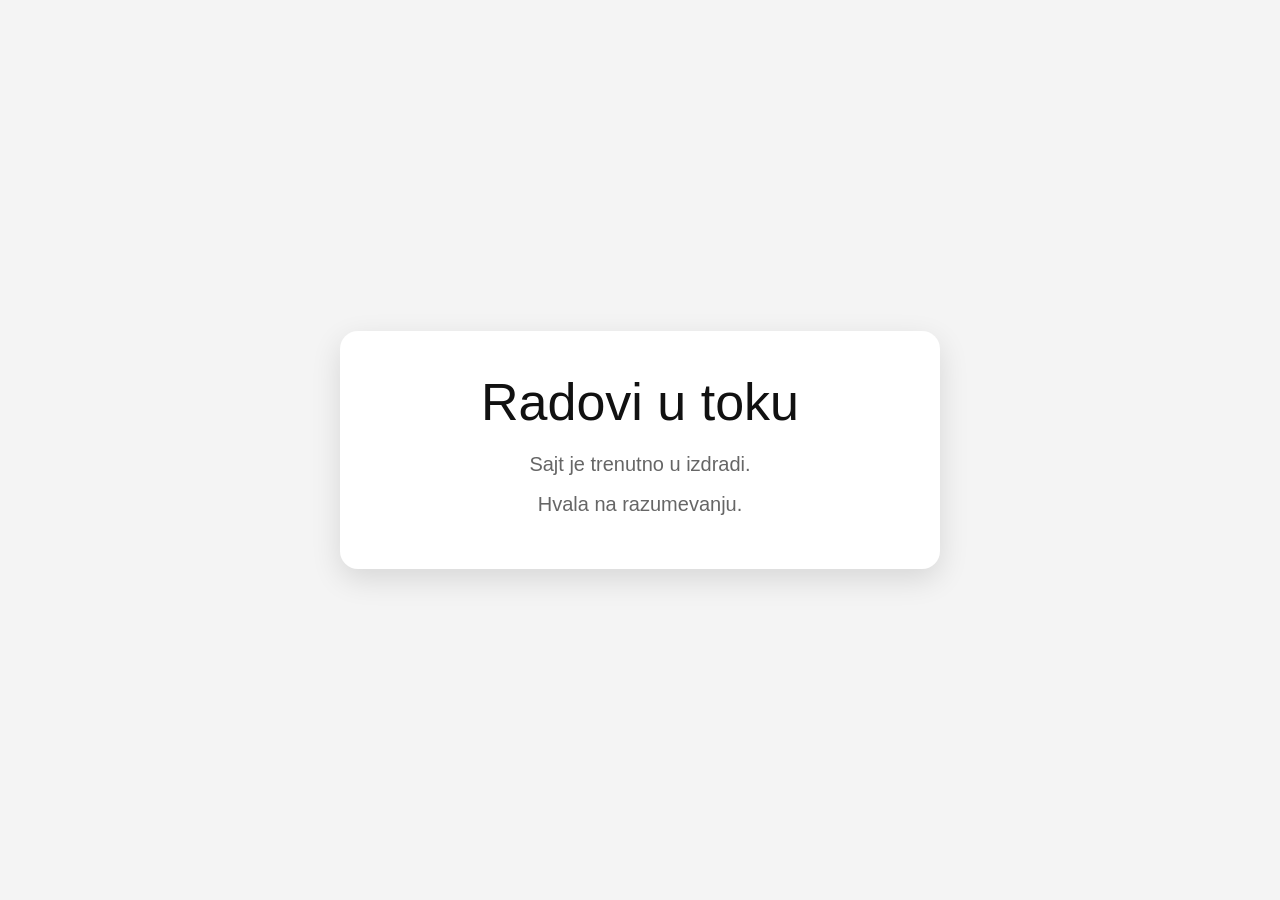
==== index.html @ 287357db "fix work message" ====
<!DOCTYPE html>
<html lang="en">

<head>
    <meta charset="UTF-8">
    <meta name="viewport" content="width=device-width, initial-scale=1.0">
    <link rel="stylesheet" type="text/css" href="assets/css/bootstrap.css">
    <link rel="stylesheet" type="text/css" href="assets/aos-master/dist/aos.css">
    <link rel="stylesheet" type="text/css" href="assets/css/style.css">
    <link rel="stylesheet" href="https://cdnjs.cloudflare.com/ajax/libs/font-awesome/6.5.0/css/all.min.css">
    <meta name="description" content="Drumski prevoz tereta i tehnički pregled vozila u Srbiji. Pouzdan transport i logistika.">
    <meta name="keywords" content="transport, drumski prevoz, tehnicki pregled, logistika">
    <meta name="author" content="Ime firme">
    <link rel="icon" href="assets/img/favicon.ico">
    <title>Transport</title>
</head>

<body>
  <!--<div id="pageLoader">
  <div class="loader-spinner"></div>
</div>
    <div id="navbar" class="sticky-top"></div>
    <section class="hero" data-aos="fade-down">

        <div class="container text-center text-white">

            <h1 class="display-4 fw-bold">
                Drumski prevoz tereta
            </h1>

            <p class="lead mt-3">
                Pouzdana logistika i profesionalni tehnički pregled vozila
            </p>

            <a href="kontakt.html" class="btn btn-warning btn-lg mt-3">
                Kontaktirajte nas
            </a>

        </div>

    </section>
    <section class="home-service-section" data-aos="fade-left">
  <div class="container">
    <div class="row g-0 home-service-box">

      
      <div class="col-lg-6 home-service-left">
        <div class="service-left-inner">
          <h2 class="section-title">Drumski Prevoz Tereta</h2>
          <p class="section-subtitle">
            Pouzdan prevoz tereta i profesionalna organizacija transporta.
          </p>

          <div class="service-main-image">
            <img src="assets/img/truck.png" alt="Drumski prevoz tereta" class="img-fluid">
          </div>

          <a href="prevoz.html" class="btn btn-warning service-btn">Saznajte Više</a>
        </div>
      </div>

      
      <div class="col-lg-6 home-service-right">
        <div class="service-list">

          <div class="service-item">
            <div class="service-icon">
              <i class="fa-solid fa-truck-front"></i>
            </div>
            <div class="service-text">
              <h3>Kamionski prevoz</h3>
              <p>Transport raznih vrsta tereta kamionima, domaći i međunarodni prevoz.</p>
            </div>
          </div>

          <div class="service-item">
            <div class="service-icon">
              <i class="fa-solid fa-boxes-stacked"></i>
            </div>
            <div class="service-text">
              <h3>Paletni transport</h3>
              <p>Pouzdan prevoz robe na paletama sa brzim utovarom i istovarom.</p>
            </div>
          </div>

          <div class="service-item">
            <div class="service-icon">
              <i class="fa-solid fa-truck-ramp-box"></i>
            </div>
            <div class="service-text">
              <h3>Specijalni tereti</h3>
              <p>Prevoz specijalnih, vangabaritnih i osetljivih vrsta tereta.</p>
            </div>
          </div>

          <div class="service-item">
            <div class="service-icon">
              <i class="fa-solid fa-van-shuttle"></i>
            </div>
            <div class="service-text">
              <h3>Transport vozila</h3>
              <p>Siguran prevoz automobila, kombija i drugih vozila.</p>
            </div>
          </div>

        </div>
      </div>

    </div>
  </div>
</section>
<section class="home-service-section technical-section" data-aos="fade-right">
  <div class="container">
    <div class="row g-0 home-service-box align-items-stretch">

      
      <div class="col-lg-5 technical-left">
        <div class="technical-left-inner">
          <h2 class="section-title">Tehnički Pregled Vozila</h2>
          <p class="section-subtitle">
            Tehnički pregled vozila, registracija i dodatne usluge na jednom mestu.
          </p>

          <div class="technical-list">

            <div class="service-item">
              <div class="service-icon">
                <i class="fa-solid fa-car-side"></i>
              </div>
              <div class="service-text">
                <h3>Tehnički pregled</h3>
                <p>Pregled svih tipova vozila za registraciju, pouzdano i profesionalno.</p>
              </div>
            </div>

            <div class="service-item">
              <div class="service-icon">
                <i class="fa-solid fa-id-card"></i>
              </div>
              <div class="service-text">
                <h3>Registracija i osiguranje</h3>
                <p>Pomoć pri registraciji vozila i osiguranju po povoljnim uslovima.</p>
              </div>
            </div>

            <div class="service-item">
              <div class="service-icon">
                <i class="fa-solid fa-gas-pump"></i>
              </div>
              <div class="service-text">
                <h3>LPG prover i upis</h3>
                <p>Kontrola i upis plinskih uređaja u saobraćajnu dozvolu.</p>
              </div>
            </div>

            <div class="service-item">
              <div class="service-icon">
                <i class="fa-solid fa-smog"></i>
              </div>
              <div class="service-text">
                <h3>EKO test</h3>
                <p>Provera emisije izduvnih gasova i ispravnosti vozila.</p>
              </div>
            </div>

          </div>

          <a href="galerija.html" class="btn btn-warning service-btn mt-3">Pogledajte Galeriju</a>
        </div>
      </div>

      
      <div class="col-lg-7 technical-right">
        <div class="technical-gallery">

          <div class="gallery-item gallery-item-lg">
            <img src="assets/img/1.png" alt="Tehnički pregled vozila" class="img-fluid">
          </div>

          <div class="gallery-grid-sm">
            <div class="gallery-item">
              <img src="assets/img/2.png" alt="Transport vozila" class="img-fluid">
            </div>

            <div class="gallery-item">
              <img src="assets/img/3.png" alt="Šlep služba" class="img-fluid">
            </div>

            <div class="gallery-item">
              <img src="assets/img/4.png" alt="Servis vozila" class="img-fluid">
            </div>

            <div class="gallery-item">
              <img src="assets/img/5.png" alt="Poslovni objekat" class="img-fluid">
            </div>
          </div>

        </div>
      </div>

    </div>
  </div>
</section>
<section class="home-video-section py-5" data-aos="fade-in">
  <div class="container">
    <div class="text-center mb-5">
      <h2 class="section-title">Video lokacije</h2>
      <p class="section-subtitle">
        Pogledajte kratak snimak koji prikazuje kako najlakše stići do naše lokacije.
      </p>
    </div>

    <div class="contact-video-wrapper">
      <iframe
        width="100%"
        height="500"
        src="https://www.youtube.com/embed/VIDEO_ID"
        title="Kako do nas"
        frameborder="0"
        allow="accelerometer; autoplay; clipboard-write; encrypted-media; gyroscope; picture-in-picture; web-share"
        allowfullscreen>
      </iframe>
    </div>
  </div>
</section>
<section class="contact-section py-5" data-aos="fade-up">
  <div class="container">
    <div class="row g-4">

      
      <div class="col-lg-6">
        <h2 class="section-title">Kako Do Nas</h2>
        <p class="section-subtitle">
          Lako nas pronađite putem mape.
        </p>

        <div class="map-wrapper">
          <iframe
            src="https://maps.google.com/maps?q=Beograd&t=&z=13&ie=UTF8&iwloc=&output=embed"
            width="100%"
            height="350"
            style="border:0;"
            allowfullscreen=""
            loading="lazy">
          </iframe>
        </div>
      </div>

      
      <div class="col-lg-6">
        <h2 class="section-title">Pošaljite Upit</h2>
        <p class="section-subtitle">
          Kontaktirajte nas i odgovorićemo u najkraćem roku.
        </p>

        <form name="contact" method="POST" data-netlify="true">
          <input type="hidden" name="form-name" value="contact">

          <div class="mb-3">
            <input
              type="text"
              class="form-control contact-input"
              name="name"
              placeholder="Ime i prezime"
              required>
          </div>

          <div class="mb-3">
            <input
              type="email"
              class="form-control contact-input"
              name="email"
              placeholder="Email adresa"
              required>
          </div>

          <div class="mb-3">
            <textarea
              class="form-control contact-input"
              name="message"
              rows="5"
              placeholder="Poruka"
              required></textarea>
          </div>

          <button type="submit" class="btn btn-warning">
            Pošalji Poruku
          </button>
        </form>
      </div>

    </div>
  </div>
</section>
    <div id="footer"></div>-->

  <style>
    * {
      box-sizing: border-box;
    }

    body {
      margin: 0;
      font-family: Arial, sans-serif;
      background: #f4f4f4;
    }

    .wip-page {
      min-height: 100vh;
      width: 100%;
      display: flex;
      align-items: center;
      justify-content: center;
      padding: 24px;
      text-align: center;
    }

    .wip-box {
      width: 100%;
      max-width: 600px;
      background: white;
      padding: 40px 24px;
      border-radius: 18px;
      box-shadow: 0 10px 30px rgba(0, 0, 0, 0.12);
    }

    .wip-box h1 {
      margin: 0 0 16px;
      font-size: clamp(30px, 7vw, 52px);
      color: #111;
    }

    .wip-box p {
      margin: 10px 0;
      font-size: clamp(16px, 3vw, 20px);
      color: #666;
      line-height: 1.5;
    }
  </style>

  <main class="wip-page">
    <div class="wip-box">
      <h1>Radovi u toku</h1>

      <p>
        Sajt je trenutno u izdradi.
      </p>

      <p>
        Hvala na razumevanju.
      </p>
    </div>
  </main>
    <script type="text/javascript" src="assets/js/jquery.js"></script>
    <script type="text/javascript" src="assets/js/bootstrap.bundle.js"></script>
    <script type="text/javascript" src="assets/aos-master/dist/aos.js"></script>
    <script type="text/javascript" src="assets/js/script.js"></script>
</body>

</html>
---- assets/css/style.css ----
* {
  margin: 0px;
  padding: 0px;
  box-sizing: border-box;
  scroll-behavior: smooth;
}

.hero {
  background: url("../img/truck.png") center/cover no-repeat;
  height: 70vh;
  display: flex;
  align-items: center;
  position: relative;
}

.section {
  padding: 100px 0;
}

.hero::before {
  content: "";
  position: absolute;
  inset: 0;
  background: rgba(0, 0, 0, 0.6);
}

.hero .container {
  position: relative;
  z-index: 2;
}

.service-item {
  transition: all 0.3s;
}

.service-item:hover {
  transform: translateY(-5px);
}

.btn-warning {
  font-weight: 600;
  transition: 0.5s;
}

.btn-warning:hover {
  background-color: #1f1f1f;
  color: #d39d00;
  border: 1px solid #1f1f1f;
}

.home-service-section {
  padding: 0;
  background: #f5f5f5;
}

.home-service-box {
  background: #f5f5f5;
  border: 1px solid #e5e5e5;
}

.home-service-left,
.home-service-right {
  padding: 42px 36px;
}

.section-title {
  font-size: 2.2rem;
  font-weight: 700;
  color: #1f1f1f;
  margin-bottom: 8px;
  line-height: 1.2;
}

.section-subtitle {
  font-size: 0.98rem;
  color: #6b6b6b;
  margin-bottom: 24px;
}

.service-main-image {
  margin-bottom: 26px;
}

.service-main-image img {
  width: 100%;
  height: 320px;
  -o-object-fit: cover;
     object-fit: cover;
  display: block;
  border: 1px solid #e7e7e7;
}

.service-btn {
  font-weight: 600;
  padding: 10px 22px;
  border-radius: 4px;
}

.service-list {
  display: flex;
  flex-direction: column;
  gap: 28px;
  height: 100%;
  justify-content: flex-start;
}

.service-item {
  display: flex;
  align-items: flex-start;
  gap: 18px;
}

.service-icon {
  min-width: 48px;
  font-size: 2rem;
  line-height: 1;
  color: #111;
}

.service-text h3 {
  font-size: 1.95rem;
  font-weight: 700;
  color: #1f1f1f;
  margin: 0 0 8px;
  line-height: 1.1;
}

.service-text p {
  margin: 0;
  font-size: 1rem;
  line-height: 1.5;
  color: #5e5e5e;
  max-width: 430px;
}

.technical-left,
.technical-right {
  padding: 42px 36px;
}

.technical-left-inner {
  height: 100%;
  display: flex;
  flex-direction: column;
}

.technical-list {
  display: flex;
  flex-direction: column;
  gap: 26px;
  margin-top: 6px;
  margin-bottom: 26px;
}

.technical-gallery {
  display: flex;
  flex-direction: column;
  gap: 16px;
}

.gallery-item img {
  width: 100%;
  display: block;
  -o-object-fit: cover;
     object-fit: cover;
  border: 1px solid #e7e7e7;
}

.gallery-item-lg img {
  height: 285px;
}

.gallery-grid-sm {
  display: grid;
  grid-template-columns: 1fr 1fr;
  gap: 16px;
}

.gallery-grid-sm .gallery-item img {
  height: 170px;
}

.contact-section {
  background: #f7f7f7;
}

.section-title {
  font-weight: 700;
  margin-bottom: 10px;
}

.section-subtitle {
  color: #777;
  margin-bottom: 25px;
}

.contact-input {
  height: 50px;
  border-radius: 6px;
  border: 1px solid #ddd;
  padding: 10px 14px;
}

textarea.contact-input {
  height: auto;
}

.contact-input:focus {
  border-color: #ffc107;
  box-shadow: none;
}

.map-wrapper iframe {
  border-radius: 6px;
}

@media (max-width: 991.98px) {
  .home-service-left,
  .home-service-right {
    padding: 28px 22px;
  }
  .section-title {
    font-size: 1.8rem;
  }
  .service-text h3 {
    font-size: 1.4rem;
  }
  .service-main-image img {
    height: 260px;
  }
  .service-list {
    margin-top: 10px;
  }
}
@media (max-width: 575.98px) {
  .service-item {
    gap: 14px;
  }
  .service-icon {
    min-width: 38px;
    font-size: 1.6rem;
  }
  .section-title {
    font-size: 1.55rem;
  }
  .service-text h3 {
    font-size: 1.2rem;
  }
  .service-text p {
    font-size: 0.95rem;
  }
  .service-main-image img {
    height: 220px;
  }
}
@media (max-width: 991.98px) {
  .technical-left,
  .technical-right {
    padding: 28px 22px;
  }
  .gallery-item-lg img {
    height: 240px;
  }
  .gallery-grid-sm .gallery-item img {
    height: 150px;
  }
}
@media (max-width: 575.98px) {
  .gallery-grid-sm {
    grid-template-columns: 1fr;
  }
  .gallery-item-lg img,
  .gallery-grid-sm .gallery-item img {
    height: 220px;
  }
}
.home-video-section {
  background: #f5f5f5;
}

/* prevoz.html */
.prevoz-hero {
  background: linear-gradient(rgba(0, 0, 0, 0.58), rgba(0, 0, 0, 0.58)), url("../img/truck.png") center/cover no-repeat;
}

.prevoz-highlights {
  background: #ffffff;
  padding: 0;
}

.highlight-row {
  border: 1px solid #e7e7e7;
  margin-top: -40px;
  position: relative;
  z-index: 3;
  background: #ffffff;
}

.highlight-item {
  min-height: 120px;
  display: flex;
  flex-direction: column;
  justify-content: center;
  align-items: center;
  gap: 12px;
  padding: 24px 18px;
  border-right: 1px solid #e7e7e7;
  border-bottom: 1px solid #e7e7e7;
  text-align: center;
}

.highlight-item i {
  font-size: 2rem;
  color: #f0b400;
}

.highlight-item span {
  font-size: 1rem;
  font-weight: 700;
  color: #1f1f1f;
}

.transport-section {
  padding: 90px 0;
  background: #f5f5f5;
}

.transport-section-alt {
  background: #ffffff;
}

.transport-image img {
  width: 100%;
  height: 460px;
  -o-object-fit: cover;
     object-fit: cover;
  border: 1px solid #e7e7e7;
  display: block;
}

.section-kicker {
  display: inline-block;
  font-size: 0.95rem;
  font-weight: 700;
  color: #d39d00;
  text-transform: uppercase;
  letter-spacing: 0.04em;
  margin-bottom: 10px;
}

.transport-content .section-title {
  margin-bottom: 12px;
}

.transport-content .section-subtitle {
  margin-bottom: 28px;
  max-width: 560px;
}

.transport-list {
  display: flex;
  flex-direction: column;
  gap: 22px;
}

.transport-list-item {
  padding-bottom: 18px;
  border-bottom: 1px solid #e8e8e8;
}

.transport-list-item:last-child {
  border-bottom: none;
  padding-bottom: 0;
}

.transport-list-item h3 {
  font-size: 1.35rem;
  font-weight: 700;
  color: #1f1f1f;
  margin-bottom: 8px;
}

.transport-list-item p {
  margin: 0;
  font-size: 1rem;
  line-height: 1.7;
  color: #5e5e5e;
  max-width: 560px;
}

.prevoz-benefits {
  padding: 90px 0;
  background: #f5f5f5;
}

.benefit-box {
  height: 100%;
  background: #ffffff;
  border: 1px solid #e7e7e7;
  padding: 34px 24px;
  transition: all 0.3s ease;
}

.benefit-box:hover {
  transform: translateY(-5px);
  box-shadow: 0 12px 28px rgba(0, 0, 0, 0.08);
}

.benefit-box i {
  font-size: 2rem;
  color: #f0b400;
  margin-bottom: 18px;
}

.benefit-box h3 {
  font-size: 1.35rem;
  font-weight: 700;
  color: #1f1f1f;
  margin-bottom: 12px;
}

.benefit-box p {
  margin: 0;
  color: #666;
  line-height: 1.7;
}

.prevoz-cta {
  padding: 0 0 90px;
  background: #f5f5f5;
}

.prevoz-cta-box {
  background: #1f1f1f;
  color: #ffffff;
  padding: 54px 26px;
  border-radius: 0;
}

.prevoz-cta-box h2 {
  font-size: 2.1rem;
  font-weight: 700;
  margin-bottom: 14px;
}

.prevoz-cta-box p {
  max-width: 760px;
  margin: 0 auto 22px;
  color: #d6d6d6;
  line-height: 1.7;
}

@media (max-width: 991.98px) {
  .transport-section,
  .prevoz-benefits {
    padding: 65px 0;
  }
  .prevoz-cta {
    padding: 0 0 65px;
  }
  .transport-image img {
    height: 340px;
  }
  .highlight-row {
    margin-top: 0;
  }
  .highlight-item {
    min-height: 100px;
  }
}
@media (max-width: 767.98px) {
  .highlight-item {
    border-right: none;
  }
}
@media (max-width: 575.98px) {
  .transport-image img {
    height: 240px;
  }
  .transport-list-item h3,
  .benefit-box h3 {
    font-size: 1.2rem;
  }
  .prevoz-cta-box h2 {
    font-size: 1.6rem;
  }
  .highlight-item span {
    font-size: 0.95rem;
  }
}
/* tehnicki-pregled.html */
.tehnicki-hero {
  background: linear-gradient(rgba(0, 0, 0, 0.58), rgba(0, 0, 0, 0.58)), url("../img/5.png") center/cover no-repeat;
}

/* galerija.html */
.gallery-page-section {
  padding: 90px 0;
  background: #f5f5f5;
}

.gallery-page-title {
  font-size: 3rem;
  font-weight: 700;
  color: #1f1f1f;
  margin-bottom: 12px;
}

.gallery-page-subtitle {
  max-width: 700px;
  margin: 0 auto;
  color: #666;
  font-size: 1.05rem;
  line-height: 1.7;
}

.gallery-card {
  cursor: pointer;
  overflow: hidden;
  border: 1px solid #e7e7e7;
  background: #ffffff;
}

.gallery-card img {
  width: 100%;
  height: 260px;
  -o-object-fit: cover;
     object-fit: cover;
  display: block;
  transition: transform 0.35s ease;
}

.gallery-card:hover img {
  transform: scale(1.05);
}

.gallery-modal-content {
  background: transparent;
  border: none;
  position: relative;
}

.gallery-close-btn {
  position: absolute;
  top: -42px;
  right: 0;
  z-index: 10;
}

#modalImage {
  max-height: 85vh;
  -o-object-fit: contain;
     object-fit: contain;
  background: #000;
}

.gallery-card {
  cursor: pointer;
  overflow: hidden;
  border: 1px solid #e7e7e7;
}

.gallery-card img {
  width: 100%;
  height: 260px;
  -o-object-fit: cover;
     object-fit: cover;
  transition: 0.3s;
}

.gallery-card:hover img {
  transform: scale(1.05);
}

@media (max-width: 991.98px) {
  .gallery-page-section {
    padding: 65px 0;
  }
  .gallery-page-title {
    font-size: 2.4rem;
  }
  .gallery-card img {
    height: 240px;
  }
}
@media (max-width: 575.98px) {
  .gallery-page-title {
    font-size: 2rem;
  }
  .gallery-card img {
    height: 220px;
  }
}
/* PAGE LOADER */
#pageLoader {
  position: fixed;
  top: 0;
  left: 0;
  width: 100%;
  height: 100%;
  background: #111;
  display: flex;
  justify-content: center;
  align-items: center;
  z-index: 99999;
  transition: opacity 0.3s ease;
}

.loader-spinner {
  width: 60px;
  height: 60px;
  border: 5px solid rgba(255, 255, 255, 0.15);
  border-top: 5px solid #ffc107;
  border-radius: 50%;
  animation: spin 0.8s linear infinite;
}

@keyframes spin {
  0% {
    transform: rotate(0deg);
  }
  100% {
    transform: rotate(360deg);
  }
}
.loader-hide {
  opacity: 0;
  pointer-events: none;
}

/* kontakt.html */
.kontakt-hero {
  background: linear-gradient(rgba(0, 0, 0, 0.58), rgba(0, 0, 0, 0.58)), url("../img/5.png") center/cover no-repeat;
}

.kontakt-info-section {
  padding: 0 0 40px;
  background: #f5f5f5;
}

.kontakt-info-section .container {
  margin-top: -40px;
  position: relative;
  z-index: 3;
}

.kontakt-info-box {
  height: 100%;
  background: #ffffff;
  border: 1px solid #e7e7e7;
  padding: 32px 20px;
  text-align: center;
  transition: all 0.3s ease;
}

.kontakt-info-box:hover {
  transform: translateY(-4px);
  box-shadow: 0 12px 28px rgba(0, 0, 0, 0.08);
}

.kontakt-info-box i {
  font-size: 2rem;
  color: #f0b400;
  margin-bottom: 16px;
}

.kontakt-info-box h3 {
  font-size: 1.25rem;
  font-weight: 700;
  color: #1f1f1f;
  margin-bottom: 10px;
}

.kontakt-info-box p {
  margin: 0;
  color: #666;
  line-height: 1.7;
}

.kontakt-main-section {
  padding: 40px 0 90px;
  background: #f5f5f5;
}

.map-side,
.contact-side {
  padding: 42px 36px;
  height: 100%;
  background: #ffffff;
  border: 1px solid #e7e7e7;
}

.map-side {
  border-right: none;
}

.map-wrapper iframe {
  display: block;
  width: 100%;
}

.contact-form {
  margin-top: 18px;
}

.contact-input {
  min-height: 52px;
  border-radius: 0;
  border: 1px solid #dddddd;
  padding: 12px 16px;
  box-shadow: none !important;
}

textarea.contact-input {
  min-height: 170px;
  resize: none;
}

.contact-input:focus {
  border-color: #ffc107;
}

.contact-submit-btn {
  min-width: 220px;
  padding: 12px 24px;
  border-radius: 0;
  font-weight: 600;
}

.kontakt-video-section {
  padding: 0 0 90px;
  background: #f5f5f5;
}

.contact-video-subtitle {
  max-width: 720px;
}

.contact-video-wrapper {
  border: 1px solid #e7e7e7;
  background: #ffffff;
  overflow: hidden;
}

.contact-video-wrapper iframe,
.contact-video-wrapper video {
  display: block;
  width: 100%;
}

@media (max-width: 991.98px) {
  .kontakt-main-section,
  .kontakt-video-section {
    padding-bottom: 65px;
  }
  .kontakt-info-section .container {
    margin-top: 0;
  }
  .map-side {
    border-right: 1px solid #e7e7e7;
    border-bottom: none;
  }
  .map-side,
  .contact-side {
    padding: 28px 22px;
  }
  .contact-video-wrapper iframe {
    height: 380px;
  }
}
@media (max-width: 575.98px) {
  .kontakt-info-box {
    padding: 24px 16px;
  }
  .contact-video-wrapper iframe {
    height: 240px;
  }
}/*# sourceMappingURL=style.css.map */
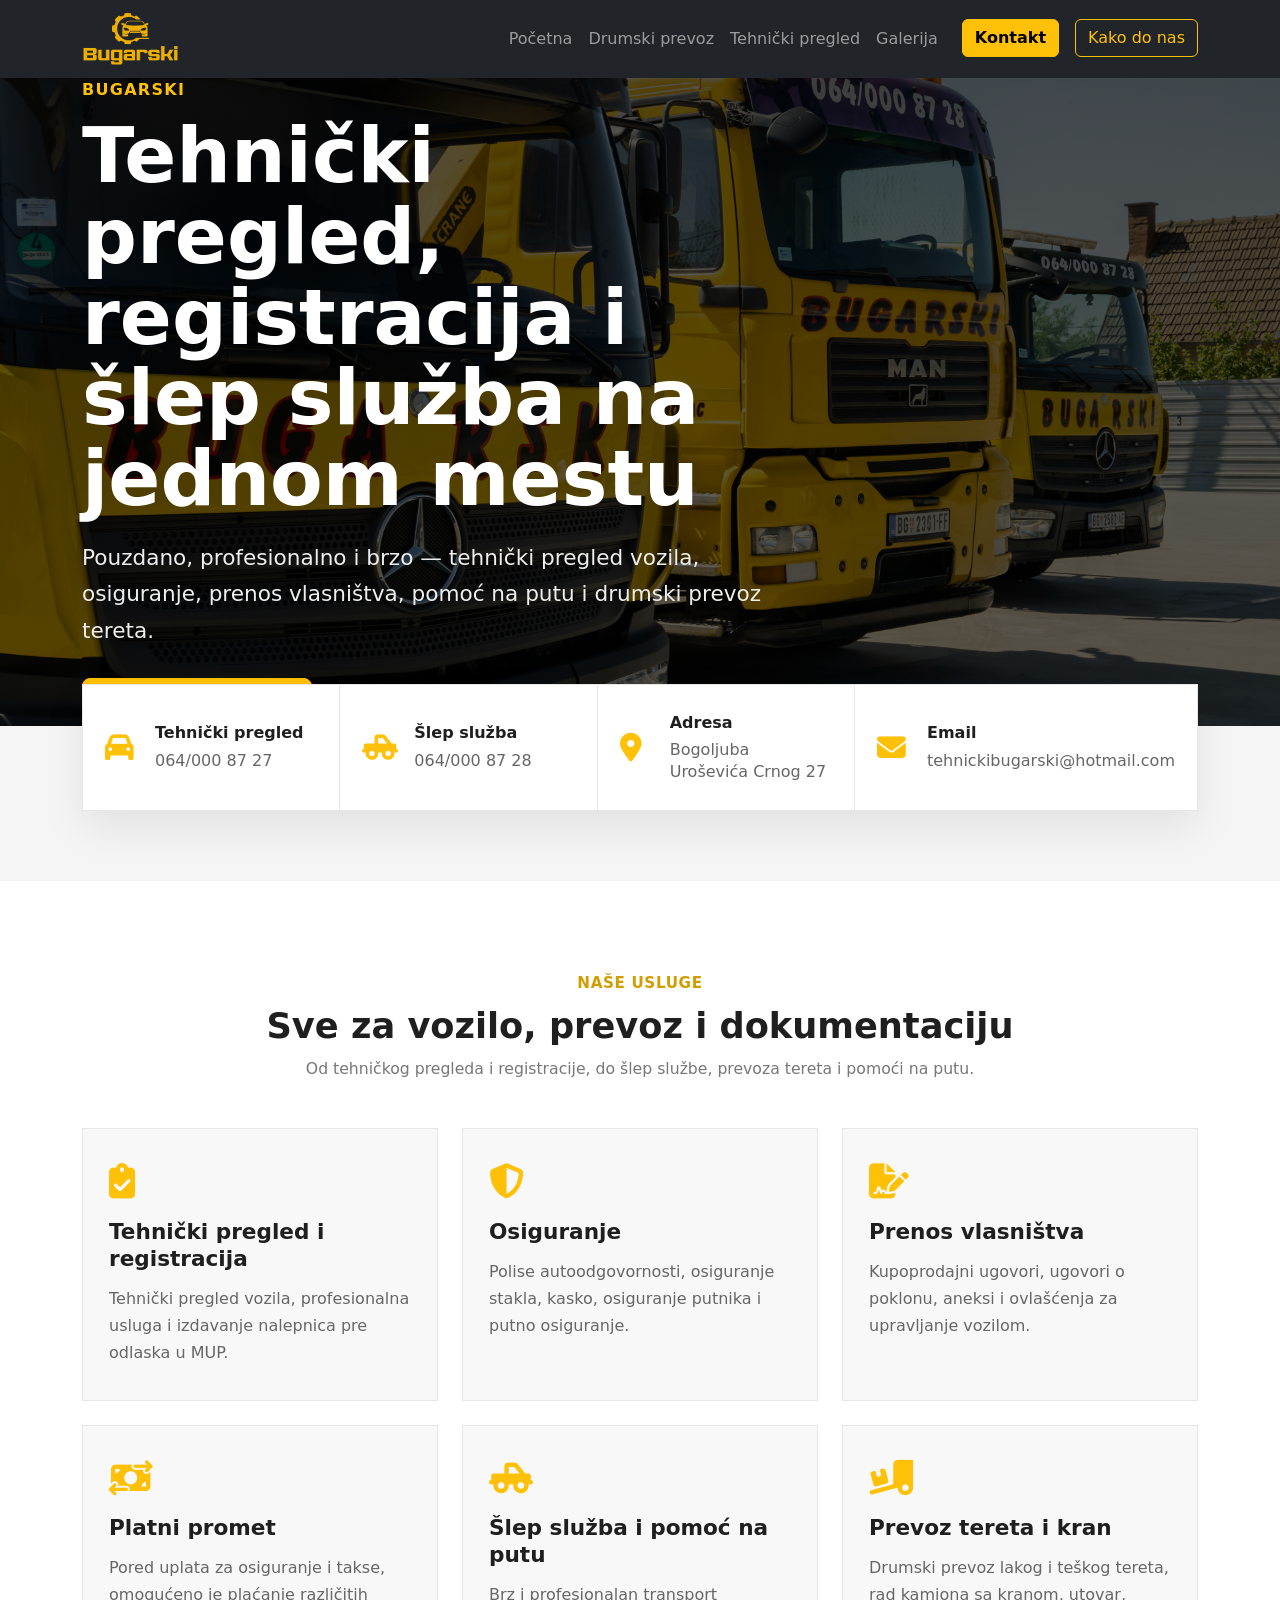
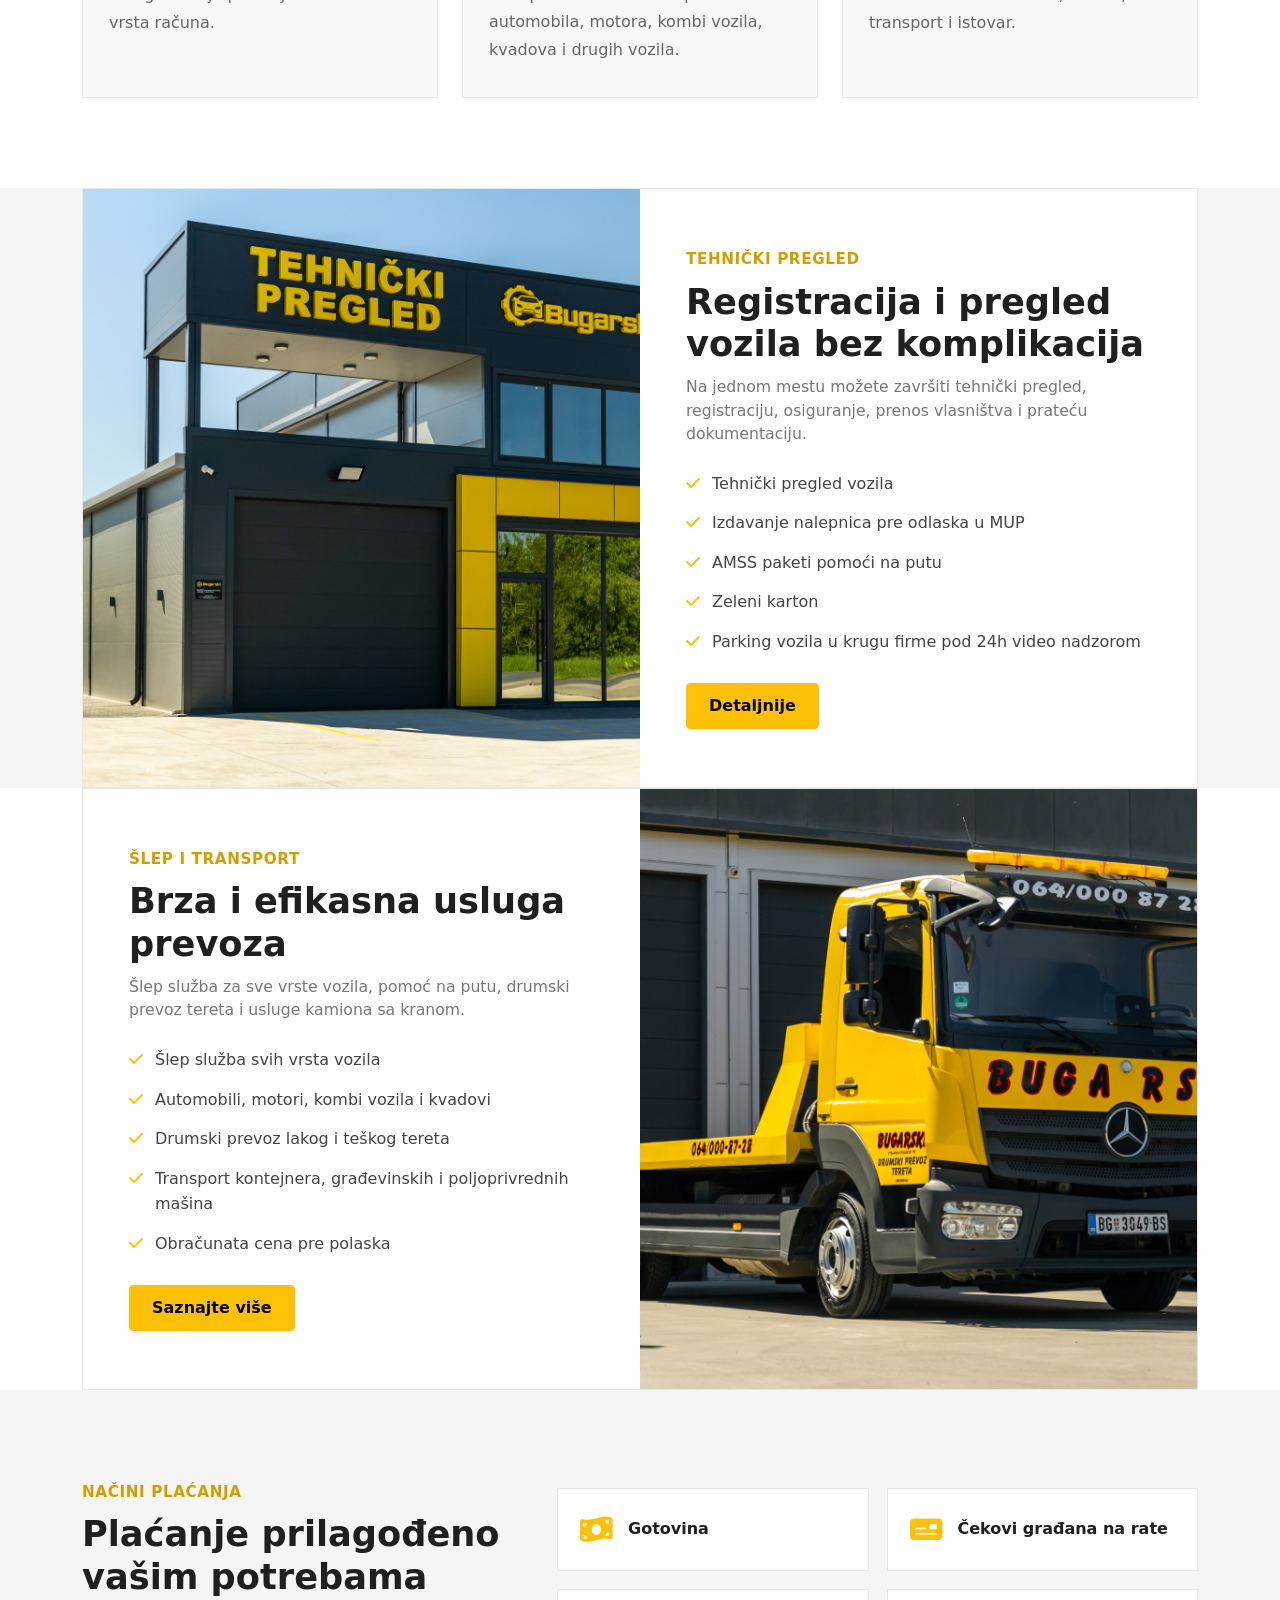
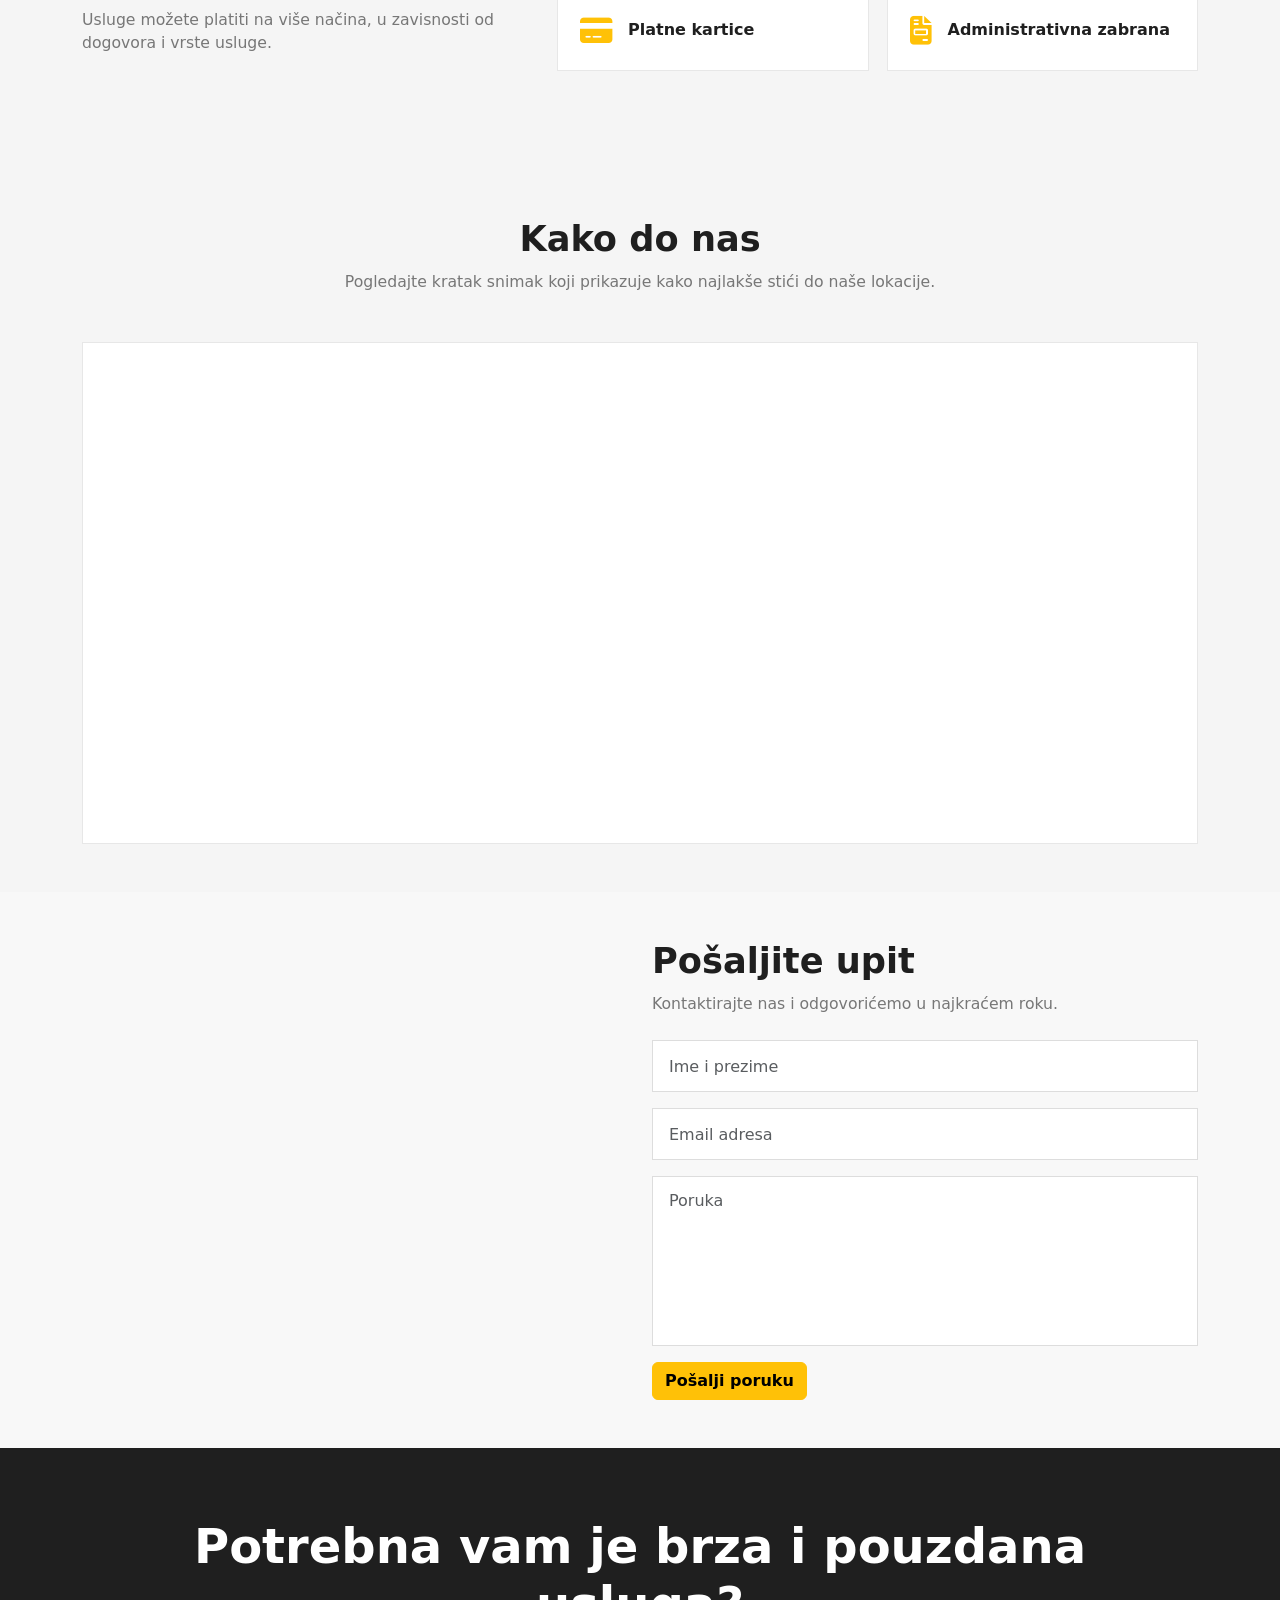
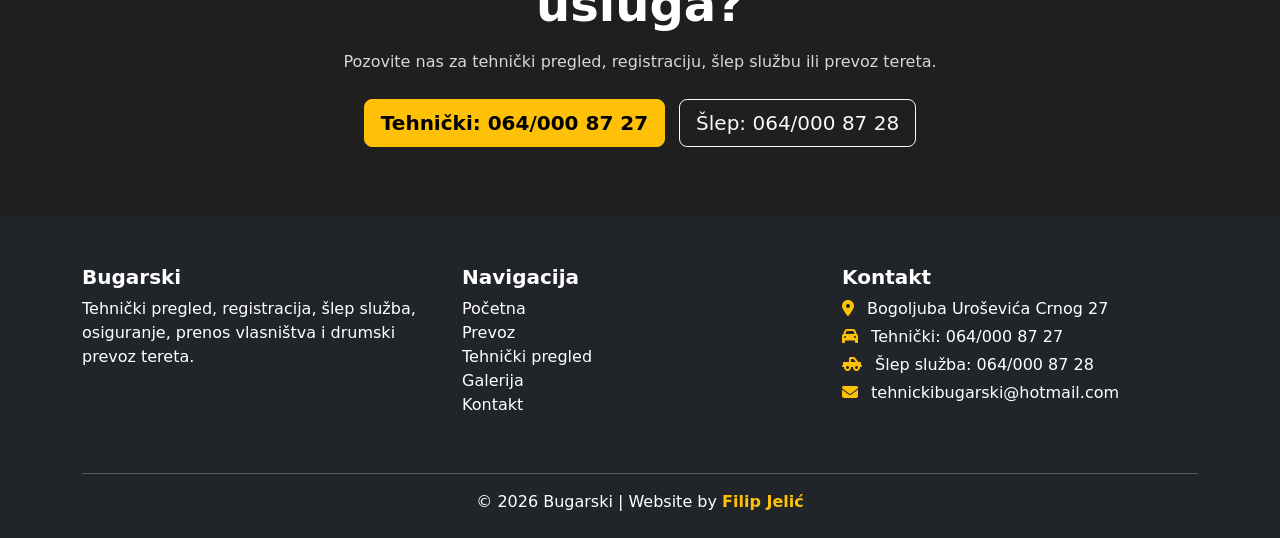
==== commit 51693380: "final touch" ====
--- a/index.html
+++ b/index.html
@@ -1,213 +1,254 @@
 <!DOCTYPE html>
-<html lang="en">
+<html lang="sr">
 
 <head>
-    <meta charset="UTF-8">
-    <meta name="viewport" content="width=device-width, initial-scale=1.0">
-    <link rel="stylesheet" type="text/css" href="assets/css/bootstrap.css">
-    <link rel="stylesheet" type="text/css" href="assets/aos-master/dist/aos.css">
-    <link rel="stylesheet" type="text/css" href="assets/css/style.css">
-    <link rel="stylesheet" href="https://cdnjs.cloudflare.com/ajax/libs/font-awesome/6.5.0/css/all.min.css">
-    <meta name="description" content="Drumski prevoz tereta i tehnički pregled vozila u Srbiji. Pouzdan transport i logistika.">
-    <meta name="keywords" content="transport, drumski prevoz, tehnicki pregled, logistika">
-    <meta name="author" content="Ime firme">
-    <link rel="icon" href="assets/img/favicon.ico">
-    <title>Transport</title>
+  <meta charset="UTF-8">
+  <meta name="viewport" content="width=device-width, initial-scale=1.0">
+
+  <link rel="stylesheet" type="text/css" href="assets/css/bootstrap.css">
+  <link rel="stylesheet" type="text/css" href="assets/aos-master/dist/aos.css">
+  <link rel="stylesheet" type="text/css" href="assets/css/style.css">
+  <link rel="stylesheet" href="https://cdnjs.cloudflare.com/ajax/libs/font-awesome/6.5.0/css/all.min.css">
+
+  <meta name="description" content="Bugarski tehnički pregled, registracija vozila, šlep služba, osiguranje, prenos vlasništva i drumski prevoz tereta.">
+  <meta name="keywords" content="Bugarski, tehnički pregled, registracija vozila, šlep služba, osiguranje, prenos vlasništva, drumski prevoz">
+  <meta name="author" content="Bugarski">
+
+  <link rel="icon" href="assets/img/favicon.ico">
+  <title>Bugarski | Tehnički pregled i šlep služba</title>
 </head>
 
 <body>
-  <!--<div id="pageLoader">
-  <div class="loader-spinner"></div>
-</div>
-    <div id="navbar" class="sticky-top"></div>
-    <section class="hero" data-aos="fade-down">
-
-        <div class="container text-center text-white">
-
-            <h1 class="display-4 fw-bold">
-                Drumski prevoz tereta
-            </h1>
-
-            <p class="lead mt-3">
-                Pouzdana logistika i profesionalni tehnički pregled vozila
-            </p>
-
-            <a href="kontakt.html" class="btn btn-warning btn-lg mt-3">
-                Kontaktirajte nas
-            </a>
-
-        </div>
-
-    </section>
-    <section class="home-service-section" data-aos="fade-left">
-  <div class="container">
-    <div class="row g-0 home-service-box">
-
-      
-      <div class="col-lg-6 home-service-left">
-        <div class="service-left-inner">
-          <h2 class="section-title">Drumski Prevoz Tereta</h2>
+  <div id="pageLoader">
+    <div class="loader-spinner"></div>
+  </div>
+
+  <div id="navbar" class="sticky-top"></div>
+
+  <section class="bugarski-hero" data-aos="fade-down">
+    <div class="container">
+      <div class="row align-items-center min-vh-70">
+        <div class="col-lg-8 text-white">
+          <span class="hero-kicker">Bugarski</span>
+
+          <h1>Tehnički pregled, registracija i šlep služba na jednom mestu</h1>
+
+          <p>
+            Pouzdano, profesionalno i brzo — tehnički pregled vozila, osiguranje,
+            prenos vlasništva, pomoć na putu i drumski prevoz tereta.
+          </p>
+
+          <div class="hero-actions">
+            <a href="kontakt.html" class="btn btn-warning btn-lg">Kontaktirajte nas</a>
+          </div>
+        </div>
+      </div>
+    </div>
+  </section>
+
+  <section class="quick-contact-section">
+    <div class="container">
+      <div class="quick-contact-box" data-aos="fade-up">
+        <div class="quick-contact-item">
+          <i class="fa-solid fa-car"></i>
+          <div>
+            <span>Tehnički pregled</span>
+            <a href="tel:+381640008727">064/000 87 27</a>
+          </div>
+        </div>
+
+        <div class="quick-contact-item">
+          <i class="fa-solid fa-truck-pickup"></i>
+          <div>
+            <span>Šlep služba</span>
+            <a href="tel:+381640008728">064/000 87 28</a>
+          </div>
+        </div>
+
+        <div class="quick-contact-item">
+          <i class="fa-solid fa-location-dot"></i>
+          <div>
+            <span>Adresa</span>
+            <p>Bogoljuba Uroševića Crnog 27</p>
+          </div>
+        </div>
+
+        <div class="quick-contact-item">
+          <i class="fa-solid fa-envelope"></i>
+          <div>
+            <span>Email</span>
+            <a href="mailto:tehnickibugarski@hotmail.com">tehnickibugarski@hotmail.com</a>
+          </div>
+        </div>
+      </div>
+    </div>
+  </section>
+
+  <section class="services-overview-section">
+    <div class="container">
+      <div class="text-center mb-5" data-aos="fade-up">
+        <span class="section-kicker">Naše usluge</span>
+        <h2 class="section-title">Sve za vozilo, prevoz i dokumentaciju</h2>
+        <p class="section-subtitle">
+          Od tehničkog pregleda i registracije, do šlep službe, prevoza tereta i pomoći na putu.
+        </p>
+      </div>
+
+      <div class="row g-4">
+        <div class="col-md-6 col-lg-4" data-aos="fade-up">
+          <div class="service-card">
+            <i class="fa-solid fa-clipboard-check"></i>
+            <h3>Tehnički pregled i registracija</h3>
+            <p>Tehnički pregled vozila, profesionalna usluga i izdavanje nalepnica pre odlaska u MUP.</p>
+          </div>
+        </div>
+
+        <div class="col-md-6 col-lg-4" data-aos="fade-up" data-aos-delay="80">
+          <div class="service-card">
+            <i class="fa-solid fa-shield-halved"></i>
+            <h3>Osiguranje</h3>
+            <p>Polise autoodgovornosti, osiguranje stakla, kasko, osiguranje putnika i putno osiguranje.</p>
+          </div>
+        </div>
+
+        <div class="col-md-6 col-lg-4" data-aos="fade-up" data-aos-delay="160">
+          <div class="service-card">
+            <i class="fa-solid fa-file-signature"></i>
+            <h3>Prenos vlasništva</h3>
+            <p>Kupoprodajni ugovori, ugovori o poklonu, aneksi i ovlašćenja za upravljanje vozilom.</p>
+          </div>
+        </div>
+
+        <div class="col-md-6 col-lg-4" data-aos="fade-up">
+          <div class="service-card">
+            <i class="fa-solid fa-money-bill-transfer"></i>
+            <h3>Platni promet</h3>
+            <p>Pored uplata za osiguranje i takse, omogućeno je plaćanje različitih vrsta računa.</p>
+          </div>
+        </div>
+
+        <div class="col-md-6 col-lg-4" data-aos="fade-up" data-aos-delay="80">
+          <div class="service-card">
+            <i class="fa-solid fa-truck-pickup"></i>
+            <h3>Šlep služba i pomoć na putu</h3>
+            <p>Brz i profesionalan transport automobila, motora, kombi vozila, kvadova i drugih vozila.</p>
+          </div>
+        </div>
+
+        <div class="col-md-6 col-lg-4" data-aos="fade-up" data-aos-delay="160">
+          <div class="service-card">
+            <i class="fa-solid fa-truck-ramp-box"></i>
+            <h3>Prevoz tereta i kran</h3>
+            <p>Drumski prevoz lakog i teškog tereta, rad kamiona sa kranom, utovar, transport i istovar.</p>
+          </div>
+        </div>
+      </div>
+    </div>
+  </section>
+
+  <section class="split-feature-section">
+    <div class="container">
+      <div class="row g-0 split-feature-box align-items-stretch">
+        <div class="col-lg-6 split-feature-image" data-aos="fade-right">
+          <img src="assets/img/9L1A9788-HDR.jpg" alt="Bugarski tehnički pregled">
+        </div>
+
+        <div class="col-lg-6 split-feature-content" data-aos="fade-left">
+          <span class="section-kicker">Tehnički pregled</span>
+          <h2 class="section-title">Registracija i pregled vozila bez komplikacija</h2>
+
           <p class="section-subtitle">
-            Pouzdan prevoz tereta i profesionalna organizacija transporta.
+            Na jednom mestu možete završiti tehnički pregled, registraciju, osiguranje,
+            prenos vlasništva i prateću dokumentaciju.
           </p>
 
-          <div class="service-main-image">
-            <img src="assets/img/truck.png" alt="Drumski prevoz tereta" class="img-fluid">
-          </div>
-
-          <a href="prevoz.html" class="btn btn-warning service-btn">Saznajte Više</a>
-        </div>
-      </div>
-
-      
-      <div class="col-lg-6 home-service-right">
-        <div class="service-list">
-
-          <div class="service-item">
-            <div class="service-icon">
-              <i class="fa-solid fa-truck-front"></i>
+          <ul class="feature-list">
+            <li><i class="fa-solid fa-check"></i> Tehnički pregled vozila</li>
+            <li><i class="fa-solid fa-check"></i> Izdavanje nalepnica pre odlaska u MUP</li>
+            <li><i class="fa-solid fa-check"></i> AMSS paketi pomoći na putu</li>
+            <li><i class="fa-solid fa-check"></i> Zeleni karton</li>
+            <li><i class="fa-solid fa-check"></i> Parking vozila u krugu firme pod 24h video nadzorom</li>
+          </ul>
+
+          <a href="tehnicki-pregled.html" class="btn btn-warning service-btn">Detaljnije</a>
+        </div>
+      </div>
+    </div>
+  </section>
+
+  <section class="split-feature-section split-feature-alt">
+    <div class="container">
+      <div class="row g-0 split-feature-box align-items-stretch">
+        <div class="col-lg-6 split-feature-content order-2 order-lg-1" data-aos="fade-right">
+          <span class="section-kicker">Šlep i transport</span>
+          <h2 class="section-title">Brza i efikasna usluga prevoza</h2>
+
+          <p class="section-subtitle">
+            Šlep služba za sve vrste vozila, pomoć na putu, drumski prevoz tereta
+            i usluge kamiona sa kranom.
+          </p>
+
+          <ul class="feature-list">
+            <li><i class="fa-solid fa-check"></i> Šlep služba svih vrsta vozila</li>
+            <li><i class="fa-solid fa-check"></i> Automobili, motori, kombi vozila i kvadovi</li>
+            <li><i class="fa-solid fa-check"></i> Drumski prevoz lakog i teškog tereta</li>
+            <li><i class="fa-solid fa-check"></i> Transport kontejnera, građevinskih i poljoprivrednih mašina</li>
+            <li><i class="fa-solid fa-check"></i> Obračunata cena pre polaska</li>
+          </ul>
+
+          <a href="prevoz.html" class="btn btn-warning service-btn">Saznajte više</a>
+        </div>
+
+        <div class="col-lg-6 split-feature-image order-1 order-lg-2" data-aos="fade-left">
+          <img src="assets/img/9L1A9845-HDR.jpg" alt="Bugarski šlep služba i drumski prevoz">
+        </div>
+      </div>
+    </div>
+  </section>
+
+  <section class="payment-section">
+    <div class="container">
+      <div class="row align-items-center g-4">
+        <div class="col-lg-5" data-aos="fade-right">
+          <span class="section-kicker">Načini plaćanja</span>
+          <h2 class="section-title">Plaćanje prilagođeno vašim potrebama</h2>
+          <p class="section-subtitle">
+            Usluge možete platiti na više načina, u zavisnosti od dogovora i vrste usluge.
+          </p>
+        </div>
+
+        <div class="col-lg-7" data-aos="fade-left">
+          <div class="payment-grid">
+            <div class="payment-item">
+              <i class="fa-solid fa-money-bill-wave"></i>
+              <span>Gotovina</span>
             </div>
-            <div class="service-text">
-              <h3>Kamionski prevoz</h3>
-              <p>Transport raznih vrsta tereta kamionima, domaći i međunarodni prevoz.</p>
+
+            <div class="payment-item">
+              <i class="fa-solid fa-money-check"></i>
+              <span>Čekovi građana na rate</span>
             </div>
-          </div>
-
-          <div class="service-item">
-            <div class="service-icon">
-              <i class="fa-solid fa-boxes-stacked"></i>
+
+            <div class="payment-item">
+              <i class="fa-solid fa-credit-card"></i>
+              <span>Platne kartice</span>
             </div>
-            <div class="service-text">
-              <h3>Paletni transport</h3>
-              <p>Pouzdan prevoz robe na paletama sa brzim utovarom i istovarom.</p>
+
+            <div class="payment-item">
+              <i class="fa-solid fa-file-invoice"></i>
+              <span>Administrativna zabrana</span>
             </div>
           </div>
-
-          <div class="service-item">
-            <div class="service-icon">
-              <i class="fa-solid fa-truck-ramp-box"></i>
-            </div>
-            <div class="service-text">
-              <h3>Specijalni tereti</h3>
-              <p>Prevoz specijalnih, vangabaritnih i osetljivih vrsta tereta.</p>
-            </div>
-          </div>
-
-          <div class="service-item">
-            <div class="service-icon">
-              <i class="fa-solid fa-van-shuttle"></i>
-            </div>
-            <div class="service-text">
-              <h3>Transport vozila</h3>
-              <p>Siguran prevoz automobila, kombija i drugih vozila.</p>
-            </div>
-          </div>
-
-        </div>
-      </div>
-
-    </div>
-  </div>
-</section>
-<section class="home-service-section technical-section" data-aos="fade-right">
-  <div class="container">
-    <div class="row g-0 home-service-box align-items-stretch">
-
-      
-      <div class="col-lg-5 technical-left">
-        <div class="technical-left-inner">
-          <h2 class="section-title">Tehnički Pregled Vozila</h2>
-          <p class="section-subtitle">
-            Tehnički pregled vozila, registracija i dodatne usluge na jednom mestu.
-          </p>
-
-          <div class="technical-list">
-
-            <div class="service-item">
-              <div class="service-icon">
-                <i class="fa-solid fa-car-side"></i>
-              </div>
-              <div class="service-text">
-                <h3>Tehnički pregled</h3>
-                <p>Pregled svih tipova vozila za registraciju, pouzdano i profesionalno.</p>
-              </div>
-            </div>
-
-            <div class="service-item">
-              <div class="service-icon">
-                <i class="fa-solid fa-id-card"></i>
-              </div>
-              <div class="service-text">
-                <h3>Registracija i osiguranje</h3>
-                <p>Pomoć pri registraciji vozila i osiguranju po povoljnim uslovima.</p>
-              </div>
-            </div>
-
-            <div class="service-item">
-              <div class="service-icon">
-                <i class="fa-solid fa-gas-pump"></i>
-              </div>
-              <div class="service-text">
-                <h3>LPG prover i upis</h3>
-                <p>Kontrola i upis plinskih uređaja u saobraćajnu dozvolu.</p>
-              </div>
-            </div>
-
-            <div class="service-item">
-              <div class="service-icon">
-                <i class="fa-solid fa-smog"></i>
-              </div>
-              <div class="service-text">
-                <h3>EKO test</h3>
-                <p>Provera emisije izduvnih gasova i ispravnosti vozila.</p>
-              </div>
-            </div>
-
-          </div>
-
-          <a href="galerija.html" class="btn btn-warning service-btn mt-3">Pogledajte Galeriju</a>
-        </div>
-      </div>
-
-      
-      <div class="col-lg-7 technical-right">
-        <div class="technical-gallery">
-
-          <div class="gallery-item gallery-item-lg">
-            <img src="assets/img/1.png" alt="Tehnički pregled vozila" class="img-fluid">
-          </div>
-
-          <div class="gallery-grid-sm">
-            <div class="gallery-item">
-              <img src="assets/img/2.png" alt="Transport vozila" class="img-fluid">
-            </div>
-
-            <div class="gallery-item">
-              <img src="assets/img/3.png" alt="Šlep služba" class="img-fluid">
-            </div>
-
-            <div class="gallery-item">
-              <img src="assets/img/4.png" alt="Servis vozila" class="img-fluid">
-            </div>
-
-            <div class="gallery-item">
-              <img src="assets/img/5.png" alt="Poslovni objekat" class="img-fluid">
-            </div>
-          </div>
-
-        </div>
-      </div>
-
-    </div>
-  </div>
-</section>
+        </div>
+      </div>
+    </div>
+  </section>
+
 <section class="home-video-section py-5" data-aos="fade-in">
   <div class="container">
     <div class="text-center mb-5">
-      <h2 class="section-title">Video lokacije</h2>
-      <p class="section-subtitle">
-        Pogledajte kratak snimak koji prikazuje kako najlakše stići do naše lokacije.
-      </p>
+      <h2 class="section-title">Kako do nas</h2>
+      <p class="section-subtitle">Pogledajte kratak snimak koji prikazuje kako najlakše stići do naše lokacije.</p>
     </div>
 
     <div class="contact-video-wrapper">
@@ -223,138 +264,67 @@
     </div>
   </div>
 </section>
+
 <section class="contact-section py-5" data-aos="fade-up">
   <div class="container">
     <div class="row g-4">
-
-      
       <div class="col-lg-6">
-        <h2 class="section-title">Kako Do Nas</h2>
-        <p class="section-subtitle">
-          Lako nas pronađite putem mape.
-        </p>
-
         <div class="map-wrapper">
-          <iframe
-            src="https://maps.google.com/maps?q=Beograd&t=&z=13&ie=UTF8&iwloc=&output=embed"
+         <iframe
+            src="https://www.google.com/maps/embed?pb=!1m18!1m12!1m3!1d3580.2215792329903!2d20.17304399158595!3d44.667032511693094!2m3!1f0!2f0!3f0!3m2!1i1024!2i768!4f13.1!3m3!1m2!1s0x475a14f3e037659f%3A0x77e1674771a4e9b5!2sSlep%20sluzba%20Bugarski%20Obrenovac!5e1!3m2!1ssr!2srs!4v1778606365819!5m2!1ssr!2srs"
             width="100%"
-            height="350"
+            height="400"
             style="border:0;"
             allowfullscreen=""
             loading="lazy">
-          </iframe>
-        </div>
-      </div>
-
-      
+        </iframe>
+        </div>
+      </div>
+
       <div class="col-lg-6">
-        <h2 class="section-title">Pošaljite Upit</h2>
-        <p class="section-subtitle">
-          Kontaktirajte nas i odgovorićemo u najkraćem roku.
-        </p>
+        <h2 class="section-title">Pošaljite upit</h2>
+        <p class="section-subtitle">Kontaktirajte nas i odgovorićemo u najkraćem roku.</p>
 
         <form name="contact" method="POST" data-netlify="true">
           <input type="hidden" name="form-name" value="contact">
 
           <div class="mb-3">
-            <input
-              type="text"
-              class="form-control contact-input"
-              name="name"
-              placeholder="Ime i prezime"
-              required>
+            <input type="text" class="form-control contact-input" name="name" placeholder="Ime i prezime" required>
           </div>
 
           <div class="mb-3">
-            <input
-              type="email"
-              class="form-control contact-input"
-              name="email"
-              placeholder="Email adresa"
-              required>
+            <input type="email" class="form-control contact-input" name="email" placeholder="Email adresa" required>
           </div>
 
           <div class="mb-3">
-            <textarea
-              class="form-control contact-input"
-              name="message"
-              rows="5"
-              placeholder="Poruka"
-              required></textarea>
-          </div>
-
-          <button type="submit" class="btn btn-warning">
-            Pošalji Poruku
-          </button>
+            <textarea class="form-control contact-input" name="message" rows="5" placeholder="Poruka" required></textarea>
+          </div>
+
+          <button type="submit" class="btn btn-warning">Pošalji poruku</button>
         </form>
       </div>
-
     </div>
   </div>
 </section>
-    <div id="footer"></div>-->
-
-  <style>
-    * {
-      box-sizing: border-box;
-    }
-
-    body {
-      margin: 0;
-      font-family: Arial, sans-serif;
-      background: #f4f4f4;
-    }
-
-    .wip-page {
-      min-height: 100vh;
-      width: 100%;
-      display: flex;
-      align-items: center;
-      justify-content: center;
-      padding: 24px;
-      text-align: center;
-    }
-
-    .wip-box {
-      width: 100%;
-      max-width: 600px;
-      background: white;
-      padding: 40px 24px;
-      border-radius: 18px;
-      box-shadow: 0 10px 30px rgba(0, 0, 0, 0.12);
-    }
-
-    .wip-box h1 {
-      margin: 0 0 16px;
-      font-size: clamp(30px, 7vw, 52px);
-      color: #111;
-    }
-
-    .wip-box p {
-      margin: 10px 0;
-      font-size: clamp(16px, 3vw, 20px);
-      color: #666;
-      line-height: 1.5;
-    }
-  </style>
-
-  <main class="wip-page">
-    <div class="wip-box">
-      <h1>Radovi u toku</h1>
-
-      <p>
-        Sajt je trenutno u izdradi.
-      </p>
-
-      <p>
-        Hvala na razumevanju.
-      </p>
-    </div>
-  </main>
-    <script type="text/javascript" src="assets/js/jquery.js"></script>
-    <script type="text/javascript" src="assets/js/bootstrap.bundle.js"></script>
-    <script type="text/javascript" src="assets/aos-master/dist/aos.js"></script>
-    <script type="text/javascript" src="assets/js/script.js"></script>
+
+  <section class="final-cta-section">
+    <div class="container text-center" data-aos="fade-up">
+      <h2>Potrebna vam je brza i pouzdana usluga?</h2>
+      <p>Pozovite nas za tehnički pregled, registraciju, šlep službu ili prevoz tereta.</p>
+
+      <div class="final-cta-actions">
+        <a href="tel:+381640008727" class="btn btn-warning btn-lg">Tehnički: 064/000 87 27</a>
+        <a href="tel:+381640008728" class="btn btn-outline-light btn-lg">Šlep: 064/000 87 28</a>
+      </div>
+    </div>
+  </section>
+
+  <div id="footer"></div>
+
+  <script type="text/javascript" src="assets/js/jquery.js"></script>
+  <script type="text/javascript" src="assets/js/bootstrap.bundle.js"></script>
+  <script type="text/javascript" src="assets/aos-master/dist/aos.js"></script>
+  <script type="text/javascript" src="assets/js/script.js"></script>
 </body>
 
-</html>+</html>
--- a/assets/css/style.css
+++ b/assets/css/style.css
@@ -280,7 +280,7 @@
 
 /* prevoz.html */
 .prevoz-hero {
-  background: linear-gradient(rgba(0, 0, 0, 0.58), rgba(0, 0, 0, 0.58)), url("../img/truck.png") center/cover no-repeat;
+  background: linear-gradient(rgba(0, 0, 0, 0.58), rgba(0, 0, 0, 0.58)), url("../img/9L1A9892.jpg") center/cover no-repeat;
 }
 
 .prevoz-highlights {
@@ -490,7 +490,7 @@
 }
 /* tehnicki-pregled.html */
 .tehnicki-hero {
-  background: linear-gradient(rgba(0, 0, 0, 0.58), rgba(0, 0, 0, 0.58)), url("../img/5.png") center/cover no-repeat;
+  background: linear-gradient(rgba(0, 0, 0, 0.58), rgba(0, 0, 0, 0.58)), url("../img/9L1A9788-HDR.jpg") center/cover no-repeat;
 }
 
 /* galerija.html */
@@ -630,7 +630,7 @@
 
 /* kontakt.html */
 .kontakt-hero {
-  background: linear-gradient(rgba(0, 0, 0, 0.58), rgba(0, 0, 0, 0.58)), url("../img/5.png") center/cover no-repeat;
+  background: linear-gradient(rgba(0, 0, 0, 0.58), rgba(0, 0, 0, 0.58)), url("../img/9L1A9938-HDR.jpg") center/cover no-repeat;
 }
 
 .kontakt-info-section {
@@ -775,4 +775,921 @@
   .contact-video-wrapper iframe {
     height: 240px;
   }
+}
+.bugarski-hero {
+  min-height: 72vh;
+  background: linear-gradient(rgba(0, 0, 0, 0.68), rgba(0, 0, 0, 0.62)), url("../img/9L1A9892.jpg") center/cover no-repeat;
+  display: flex;
+  align-items: center;
+  position: relative;
+}
+
+.min-vh-70 {
+  min-height: 72vh;
+}
+
+.hero-kicker {
+  display: inline-block;
+  color: #ffc107;
+  font-weight: 800;
+  text-transform: uppercase;
+  letter-spacing: 0.08em;
+  margin-bottom: 14px;
+}
+
+.bugarski-hero h1 {
+  font-size: clamp(2.4rem, 6vw, 5rem);
+  font-weight: 800;
+  line-height: 1.05;
+  max-width: 900px;
+  margin-bottom: 20px;
+}
+
+.bugarski-hero p {
+  font-size: clamp(1rem, 2vw, 1.35rem);
+  line-height: 1.7;
+  color: #eeeeee;
+  max-width: 760px;
+  margin-bottom: 28px;
+}
+
+.hero-actions {
+  display: flex;
+  flex-wrap: wrap;
+  gap: 14px;
+}
+
+.quick-contact-section {
+  background: #f5f5f5;
+  padding: 0 0 70px;
+}
+
+.quick-contact-box {
+  background: #ffffff;
+  border: 1px solid #e7e7e7;
+  display: grid;
+  grid-template-columns: repeat(4, 1fr);
+  margin-top: -42px;
+  position: relative;
+  z-index: 5;
+  box-shadow: 0 18px 40px rgba(0, 0, 0, 0.08);
+}
+
+.quick-contact-item {
+  display: flex;
+  align-items: center;
+  gap: 16px;
+  padding: 26px 22px;
+  border-right: 1px solid #e7e7e7;
+}
+
+.quick-contact-item:last-child {
+  border-right: none;
+}
+
+.quick-contact-item i {
+  font-size: 1.8rem;
+  color: #ffc107;
+  min-width: 34px;
+}
+
+.quick-contact-item span {
+  display: block;
+  font-weight: 800;
+  color: #1f1f1f;
+  margin-bottom: 4px;
+}
+
+.quick-contact-item a,
+.quick-contact-item p {
+  margin: 0;
+  color: #666666;
+  text-decoration: none;
+  line-height: 1.4;
+}
+
+.quick-contact-item a:hover {
+  color: #d39d00;
+}
+
+.services-overview-section {
+  padding: 90px 0;
+  background: #ffffff;
+}
+
+.service-card {
+  height: 100%;
+  background: #f8f8f8;
+  border: 1px solid #e7e7e7;
+  padding: 34px 26px;
+  transition: all 0.3s ease;
+}
+
+.service-card:hover {
+  transform: translateY(-6px);
+  background: #ffffff;
+  box-shadow: 0 16px 34px rgba(0, 0, 0, 0.08);
+}
+
+.service-card i {
+  font-size: 2.2rem;
+  color: #ffc107;
+  margin-bottom: 20px;
+}
+
+.service-card h3 {
+  font-size: 1.35rem;
+  font-weight: 800;
+  color: #1f1f1f;
+  margin-bottom: 12px;
+  line-height: 1.25;
+}
+
+.service-card p {
+  margin: 0;
+  color: #666666;
+  line-height: 1.7;
+}
+
+.split-feature-section {
+  padding: 0;
+  background: #f5f5f5;
+}
+
+.split-feature-alt {
+  background: #ffffff;
+}
+
+.split-feature-box {
+  background: #ffffff;
+  border: 1px solid #e7e7e7;
+}
+
+.split-feature-image img {
+  width: 100%;
+  height: 100%;
+  min-height: 520px;
+  -o-object-fit: cover;
+     object-fit: cover;
+  display: block;
+}
+
+.split-feature-content {
+  padding: 58px 46px;
+}
+
+.feature-list {
+  list-style: none;
+  padding: 0;
+  margin: 0 0 28px;
+  display: flex;
+  flex-direction: column;
+  gap: 14px;
+}
+
+.feature-list li {
+  display: flex;
+  gap: 12px;
+  align-items: flex-start;
+  color: #444444;
+  line-height: 1.6;
+  font-weight: 500;
+}
+
+.feature-list i {
+  color: #ffc107;
+  margin-top: 4px;
+}
+
+.payment-section {
+  padding: 90px 0;
+  background: #f5f5f5;
+}
+
+.payment-grid {
+  display: grid;
+  grid-template-columns: repeat(2, 1fr);
+  gap: 18px;
+}
+
+.payment-item {
+  background: #ffffff;
+  border: 1px solid #e7e7e7;
+  padding: 26px 22px;
+  display: flex;
+  align-items: center;
+  gap: 16px;
+  transition: all 0.3s ease;
+}
+
+.payment-item:hover {
+  transform: translateY(-4px);
+  box-shadow: 0 12px 26px rgba(0, 0, 0, 0.08);
+}
+
+.payment-item i {
+  font-size: 1.8rem;
+  color: #ffc107;
+}
+
+.payment-item span {
+  font-weight: 800;
+  color: #1f1f1f;
+}
+
+.final-cta-section {
+  background: #1f1f1f;
+  color: #ffffff;
+  padding: 70px 0;
+}
+
+.final-cta-section h2 {
+  font-size: clamp(1.8rem, 4vw, 3rem);
+  font-weight: 800;
+  margin-bottom: 14px;
+}
+
+.final-cta-section p {
+  color: #d7d7d7;
+  max-width: 720px;
+  margin: 0 auto 24px;
+  line-height: 1.7;
+}
+
+.final-cta-actions {
+  display: flex;
+  justify-content: center;
+  flex-wrap: wrap;
+  gap: 14px;
+}
+
+@media (max-width: 991.98px) {
+  .quick-contact-box {
+    grid-template-columns: repeat(2, 1fr);
+    margin-top: 0;
+  }
+  .quick-contact-item {
+    border-bottom: 1px solid #e7e7e7;
+  }
+  .quick-contact-item:nth-child(2) {
+    border-right: none;
+  }
+  .services-overview-section,
+  .payment-section {
+    padding: 65px 0;
+  }
+  .split-feature-content {
+    padding: 38px 28px;
+  }
+  .split-feature-image img {
+    min-height: 340px;
+  }
+}
+@media (max-width: 575.98px) {
+  .bugarski-hero {
+    min-height: 68vh;
+  }
+  .min-vh-70 {
+    min-height: 68vh;
+  }
+  .hero-actions,
+  .final-cta-actions {
+    flex-direction: column;
+  }
+  .hero-actions .btn,
+  .final-cta-actions .btn {
+    width: 100%;
+  }
+  .quick-contact-box {
+    grid-template-columns: 1fr;
+  }
+  .quick-contact-item {
+    border-right: none;
+  }
+  .payment-grid {
+    grid-template-columns: 1fr;
+  }
+  .split-feature-content {
+    padding: 32px 22px;
+  }
+  .split-feature-image img {
+    min-height: 260px;
+  }
+}
+.navbar-logo img {
+  height: 52px;
+  width: auto;
+  display: block;
+  -o-object-fit: contain;
+     object-fit: contain;
+}
+
+@media (max-width: 575.98px) {
+  .navbar-logo img {
+    height: 42px;
+  }
+}
+/* =========================
+   TEHNICKI PREGLED REVAMP
+========================= */
+.hero-title-custom {
+  max-width: 920px;
+  line-height: 1.05;
+}
+
+.hero-description-custom {
+  max-width: 760px;
+  margin-top: 18px;
+  font-size: 1.18rem;
+  line-height: 1.7;
+  color: #eeeeee;
+}
+
+.hero-buttons-custom {
+  display: flex;
+  flex-wrap: wrap;
+  gap: 14px;
+  margin-top: 28px;
+}
+
+.technical-showcase-section {
+  padding: 90px 0;
+  background: #ffffff;
+}
+
+.technical-showcase-content {
+  height: 100%;
+  background: #1f1f1f;
+  color: #ffffff;
+  padding: 46px 38px;
+  display: flex;
+  flex-direction: column;
+  justify-content: center;
+}
+
+.technical-showcase-content .section-title {
+  color: #ffffff;
+}
+
+.technical-showcase-content .section-subtitle {
+  color: #d6d6d6;
+}
+
+.technical-mini-list {
+  display: flex;
+  flex-direction: column;
+  gap: 16px;
+  margin-top: 10px;
+}
+
+.technical-mini-list div {
+  display: flex;
+  gap: 12px;
+  align-items: flex-start;
+  color: #eeeeee;
+  font-weight: 500;
+  line-height: 1.5;
+}
+
+.technical-mini-list i {
+  color: #ffc107;
+  margin-top: 4px;
+}
+
+.technical-photo-grid {
+  height: 100%;
+  display: grid;
+  grid-template-columns: 1.3fr 1fr 1fr;
+  grid-template-rows: 240px 240px;
+  gap: 16px;
+}
+
+.technical-photo {
+  overflow: hidden;
+  border: 1px solid #e7e7e7;
+  background: #ffffff;
+}
+
+.technical-photo-large {
+  grid-row: span 2;
+}
+
+.technical-photo img {
+  width: 100%;
+  height: 100%;
+  -o-object-fit: cover;
+     object-fit: cover;
+  transition: transform 0.35s ease;
+}
+
+.technical-photo:hover img {
+  transform: scale(1.05);
+}
+
+.technical-services-section {
+  padding: 90px 0;
+  background: #f5f5f5;
+}
+
+.technical-process-section {
+  padding: 90px 0;
+  background: #ffffff;
+}
+
+.process-card {
+  height: 100%;
+  background: #f8f8f8;
+  border: 1px solid #e7e7e7;
+  padding: 34px 24px;
+  position: relative;
+  transition: all 0.3s ease;
+}
+
+.process-card:hover {
+  transform: translateY(-6px);
+  background: #ffffff;
+  box-shadow: 0 16px 34px rgba(0, 0, 0, 0.08);
+}
+
+.process-card span {
+  display: inline-block;
+  font-size: 2.4rem;
+  font-weight: 900;
+  color: #ffc107;
+  line-height: 1;
+  margin-bottom: 18px;
+}
+
+.process-card h3 {
+  font-size: 1.25rem;
+  font-weight: 800;
+  color: #1f1f1f;
+  margin-bottom: 12px;
+}
+
+.process-card p {
+  margin: 0;
+  color: #666666;
+  line-height: 1.7;
+}
+
+.technical-card-image img {
+  min-height: 480px;
+}
+
+.technical-checklist-section {
+  padding: 90px 0;
+  background: #f5f5f5;
+}
+
+.technical-checklist-box {
+  background: #ffffff;
+  border: 1px solid #e7e7e7;
+  padding: 48px 38px;
+  display: grid;
+  grid-template-columns: 0.95fr 1.05fr;
+  gap: 34px;
+  align-items: center;
+}
+
+.technical-checklist-grid {
+  display: grid;
+  grid-template-columns: repeat(2, 1fr);
+  gap: 18px;
+}
+
+.technical-checklist-grid div {
+  background: #f8f8f8;
+  border: 1px solid #e7e7e7;
+  padding: 24px 20px;
+  display: flex;
+  align-items: center;
+  gap: 14px;
+  font-weight: 800;
+  color: #1f1f1f;
+}
+
+.technical-checklist-grid i {
+  color: #ffc107;
+  font-size: 1.6rem;
+}
+
+@media (max-width: 991.98px) {
+  .technical-showcase-section,
+  .technical-services-section,
+  .technical-process-section,
+  .technical-checklist-section {
+    padding: 65px 0;
+  }
+  .technical-photo-grid {
+    grid-template-columns: 1fr 1fr;
+    grid-template-rows: 240px 180px 180px;
+  }
+  .technical-photo-large {
+    grid-column: span 2;
+    grid-row: auto;
+  }
+  .technical-checklist-box {
+    grid-template-columns: 1fr;
+    padding: 36px 26px;
+  }
+  .technical-card-image img {
+    min-height: 340px;
+  }
+}
+@media (max-width: 575.98px) {
+  .hero-buttons-custom {
+    flex-direction: column;
+  }
+  .hero-buttons-custom .btn {
+    width: 100%;
+  }
+  .technical-showcase-content {
+    padding: 34px 24px;
+  }
+  .technical-photo-grid {
+    grid-template-columns: 1fr;
+    grid-template-rows: repeat(5, 220px);
+  }
+  .technical-photo-large {
+    grid-column: auto;
+  }
+  .technical-checklist-grid {
+    grid-template-columns: 1fr;
+  }
+  .technical-checklist-box {
+    padding: 30px 20px;
+  }
+  .technical-card-image img {
+    min-height: 260px;
+  }
+}
+/* =========================
+   TEHNICKI PREGLED REVAMP
+========================= */
+.tehnicki-hero-strong {
+  background: linear-gradient(rgba(0, 0, 0, 0.68), rgba(0, 0, 0, 0.62)), url("../img/9L1A9788-HDR.jpg") center/cover no-repeat;
+}
+
+.hero-title-custom {
+  max-width: 920px;
+  line-height: 1.05;
+}
+
+.hero-description-custom {
+  max-width: 760px;
+  margin-top: 18px;
+  font-size: 1.18rem;
+  line-height: 1.7;
+  color: #eeeeee;
+}
+
+.hero-buttons-custom {
+  display: flex;
+  flex-wrap: wrap;
+  gap: 14px;
+  margin-top: 28px;
+}
+
+.technical-showcase-section {
+  padding: 90px 0;
+  background: #ffffff;
+}
+
+.technical-showcase-content {
+  height: 100%;
+  background: #1f1f1f;
+  color: #ffffff;
+  padding: 46px 38px;
+  display: flex;
+  flex-direction: column;
+  justify-content: center;
+}
+
+.technical-showcase-content .section-title {
+  color: #ffffff;
+}
+
+.technical-showcase-content .section-subtitle {
+  color: #d6d6d6;
+}
+
+.technical-mini-list {
+  display: flex;
+  flex-direction: column;
+  gap: 16px;
+  margin-top: 10px;
+}
+
+.technical-mini-list div {
+  display: flex;
+  gap: 12px;
+  align-items: flex-start;
+  color: #eeeeee;
+  font-weight: 500;
+  line-height: 1.5;
+}
+
+.technical-mini-list i {
+  color: #ffc107;
+  margin-top: 4px;
+}
+
+.technical-photo-grid {
+  height: 100%;
+  display: grid;
+  grid-template-columns: 1.3fr 1fr 1fr;
+  grid-template-rows: 240px 240px;
+  gap: 16px;
+}
+
+.technical-photo {
+  overflow: hidden;
+  border: 1px solid #e7e7e7;
+  background: #ffffff;
+}
+
+.technical-photo-large {
+  grid-row: span 2;
+}
+
+.technical-photo img {
+  width: 100%;
+  height: 100%;
+  -o-object-fit: cover;
+     object-fit: cover;
+  transition: transform 0.35s ease;
+}
+
+.technical-photo:hover img {
+  transform: scale(1.05);
+}
+
+.technical-services-section {
+  padding: 90px 0;
+  background: #f5f5f5;
+}
+
+.technical-process-section {
+  padding: 90px 0;
+  background: #ffffff;
+}
+
+.process-card {
+  height: 100%;
+  background: #f8f8f8;
+  border: 1px solid #e7e7e7;
+  padding: 34px 24px;
+  position: relative;
+  transition: all 0.3s ease;
+}
+
+.process-card:hover {
+  transform: translateY(-6px);
+  background: #ffffff;
+  box-shadow: 0 16px 34px rgba(0, 0, 0, 0.08);
+}
+
+.process-card span {
+  display: inline-block;
+  font-size: 2.4rem;
+  font-weight: 900;
+  color: #ffc107;
+  line-height: 1;
+  margin-bottom: 18px;
+}
+
+.process-card h3 {
+  font-size: 1.25rem;
+  font-weight: 800;
+  color: #1f1f1f;
+  margin-bottom: 12px;
+}
+
+.process-card p {
+  margin: 0;
+  color: #666666;
+  line-height: 1.7;
+}
+
+.technical-deep-section {
+  padding: 90px 0;
+  background: #ffffff;
+}
+
+.technical-detail-box {
+  height: 100%;
+  background: #f8f8f8;
+  border: 1px solid #e7e7e7;
+  padding: 34px 28px;
+  transition: all 0.3s ease;
+}
+
+.technical-detail-box:hover {
+  transform: translateY(-5px);
+  background: #ffffff;
+  box-shadow: 0 16px 34px rgba(0, 0, 0, 0.08);
+}
+
+.technical-detail-box h3 {
+  font-size: 1.45rem;
+  font-weight: 800;
+  color: #1f1f1f;
+  margin-bottom: 18px;
+}
+
+.technical-detail-box ul {
+  list-style: none;
+  padding: 0;
+  margin: 0;
+}
+
+.technical-detail-box li {
+  position: relative;
+  padding-left: 28px;
+  margin-bottom: 12px;
+  color: #555;
+  line-height: 1.6;
+}
+
+.technical-detail-box li::before {
+  content: "\f00c";
+  font-family: "Font Awesome 6 Free";
+  font-weight: 900;
+  position: absolute;
+  left: 0;
+  top: 1px;
+  color: #ffc107;
+}
+
+.technical-card-image img {
+  min-height: 480px;
+}
+
+.technical-checklist-section {
+  padding: 90px 0;
+  background: #f5f5f5;
+}
+
+.technical-checklist-box {
+  background: #ffffff;
+  border: 1px solid #e7e7e7;
+  padding: 48px 38px;
+  display: grid;
+  grid-template-columns: 0.95fr 1.05fr;
+  gap: 34px;
+  align-items: center;
+}
+
+.technical-checklist-grid {
+  display: grid;
+  grid-template-columns: repeat(2, 1fr);
+  gap: 18px;
+}
+
+.technical-checklist-grid div {
+  background: #f8f8f8;
+  border: 1px solid #e7e7e7;
+  padding: 24px 20px;
+  display: flex;
+  align-items: center;
+  gap: 14px;
+  font-weight: 800;
+  color: #1f1f1f;
+}
+
+.technical-checklist-grid i {
+  color: #ffc107;
+  font-size: 1.6rem;
+}
+
+.technical-gallery-promo {
+  padding: 90px 0;
+  background: #f5f5f5;
+}
+
+.technical-wide-gallery {
+  display: grid;
+  grid-template-columns: 1.4fr 1fr;
+  grid-template-rows: 220px 220px;
+  gap: 16px;
+}
+
+.technical-wide-gallery img {
+  width: 100%;
+  height: 100%;
+  -o-object-fit: cover;
+     object-fit: cover;
+  border: 1px solid #e7e7e7;
+}
+
+.technical-wide-gallery img:first-child {
+  grid-row: span 2;
+}
+
+@media (max-width: 991.98px) {
+  .technical-showcase-section,
+  .technical-services-section,
+  .technical-process-section,
+  .technical-checklist-section,
+  .technical-deep-section,
+  .technical-gallery-promo {
+    padding: 65px 0;
+  }
+  .technical-photo-grid {
+    grid-template-columns: 1fr 1fr;
+    grid-template-rows: 240px 180px 180px;
+  }
+  .technical-photo-large {
+    grid-column: span 2;
+    grid-row: auto;
+  }
+  .technical-checklist-box {
+    grid-template-columns: 1fr;
+    padding: 36px 26px;
+  }
+  .technical-card-image img {
+    min-height: 340px;
+  }
+  .technical-wide-gallery {
+    grid-template-rows: 200px 200px;
+  }
+}
+@media (max-width: 575.98px) {
+  .hero-buttons-custom {
+    flex-direction: column;
+  }
+  .hero-buttons-custom .btn {
+    width: 100%;
+  }
+  .technical-showcase-content {
+    padding: 34px 24px;
+  }
+  .technical-photo-grid {
+    grid-template-columns: 1fr;
+    grid-template-rows: repeat(5, 220px);
+  }
+  .technical-photo-large {
+    grid-column: auto;
+  }
+  .technical-checklist-grid {
+    grid-template-columns: 1fr;
+  }
+  .technical-checklist-box {
+    padding: 30px 20px;
+  }
+  .technical-card-image img {
+    min-height: 260px;
+  }
+  .technical-wide-gallery {
+    grid-template-columns: 1fr;
+    grid-template-rows: repeat(3, 220px);
+  }
+  .technical-wide-gallery img:first-child {
+    grid-row: auto;
+  }
+}
+.map-wrapper iframe {
+  filter: grayscale(0.15) contrast(1.05);
+}
+
+.contact-section {
+  background: #f8f8f8;
+}
+
+.split-feature-image img {
+  width: 100%;
+  height: 100%;
+  -o-object-fit: cover;
+     object-fit: cover;
+  min-height: 540px;
+}
+
+@media (max-width: 991.98px) {
+  .split-feature-image img {
+    min-height: 340px;
+  }
+}
+.split-feature-image {
+  overflow: hidden;
+}
+
+.split-feature-image img {
+  transition: transform 0.45s ease;
+}
+
+.split-feature-image:hover img {
+  transform: scale(1.04);
+}
+
+.footer-author-link {
+  color: #ffc107;
+  text-decoration: none;
+  font-weight: 600;
+  transition: all 0.25s ease;
+}
+
+.footer-author-link:hover {
+  color: #54A496;
+  text-shadow: 0 0 12px rgba(255, 193, 7, 0.45);
 }/*# sourceMappingURL=style.css.map */
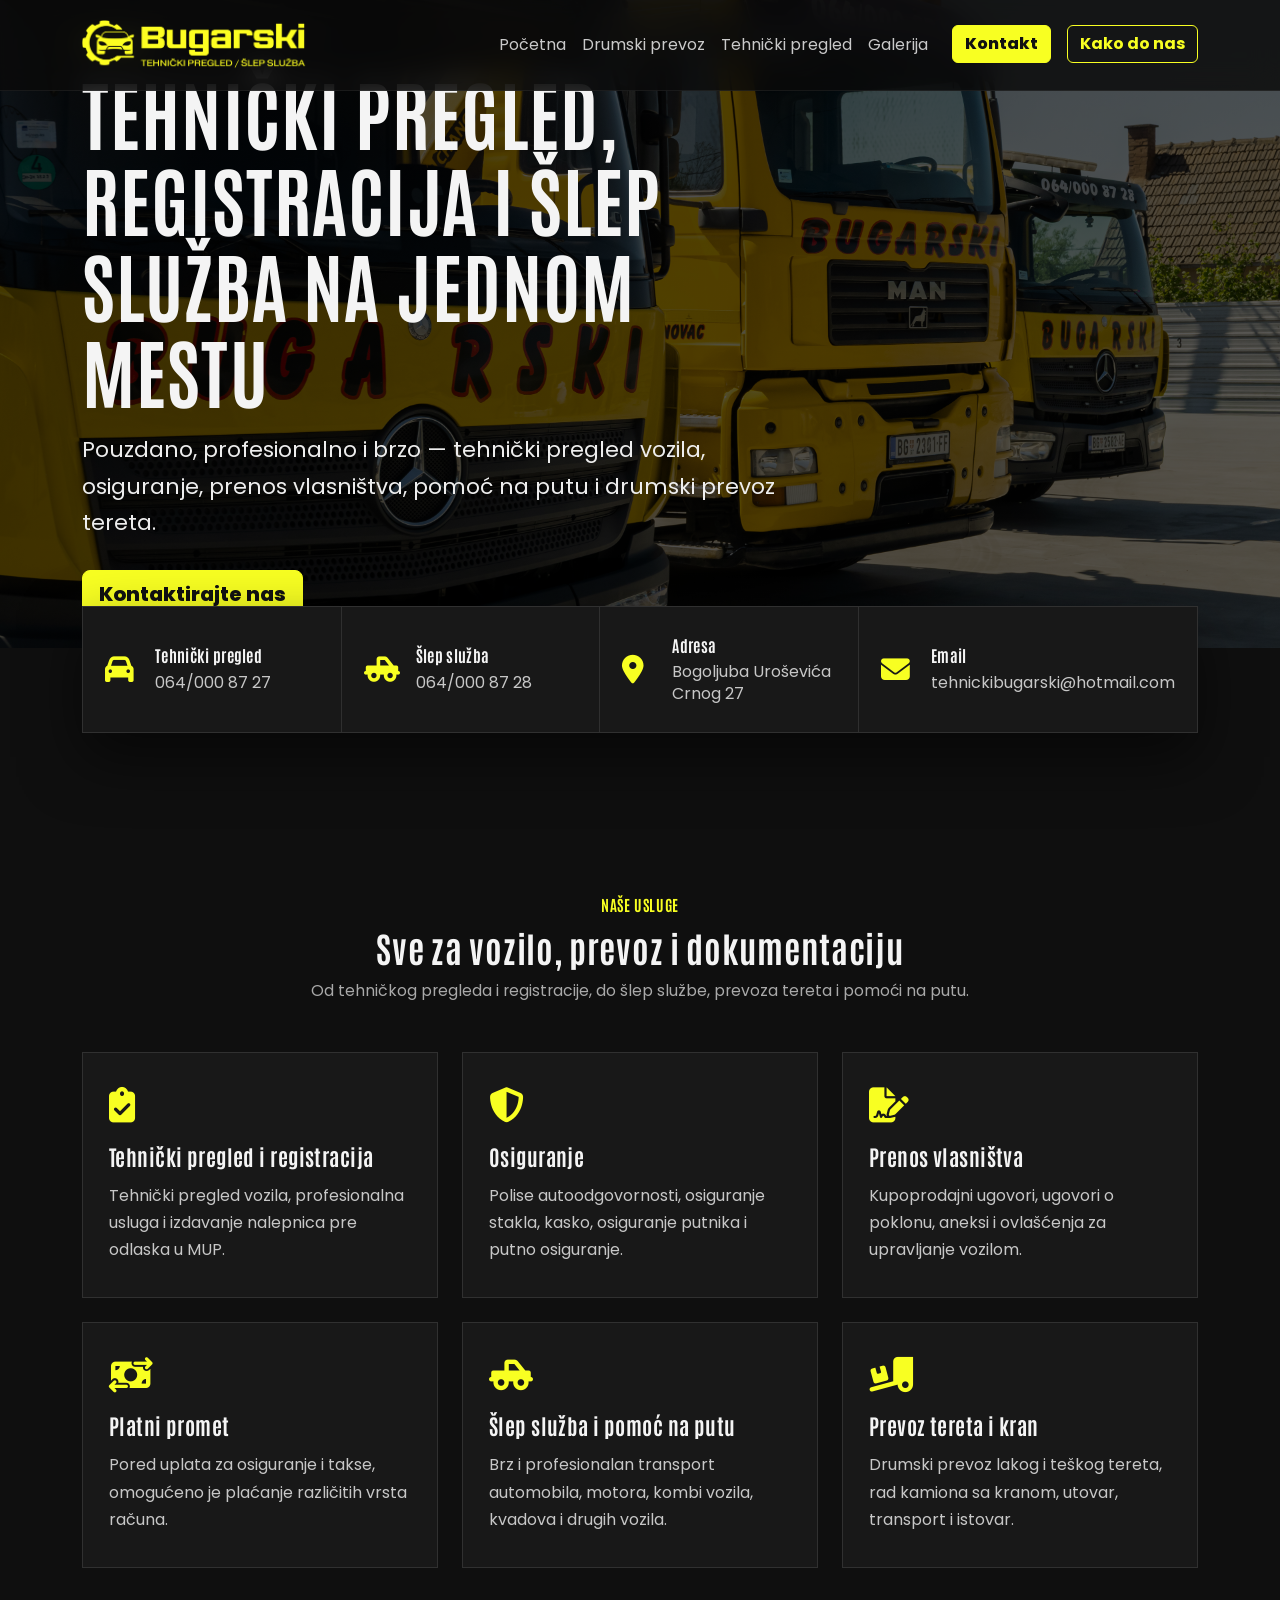
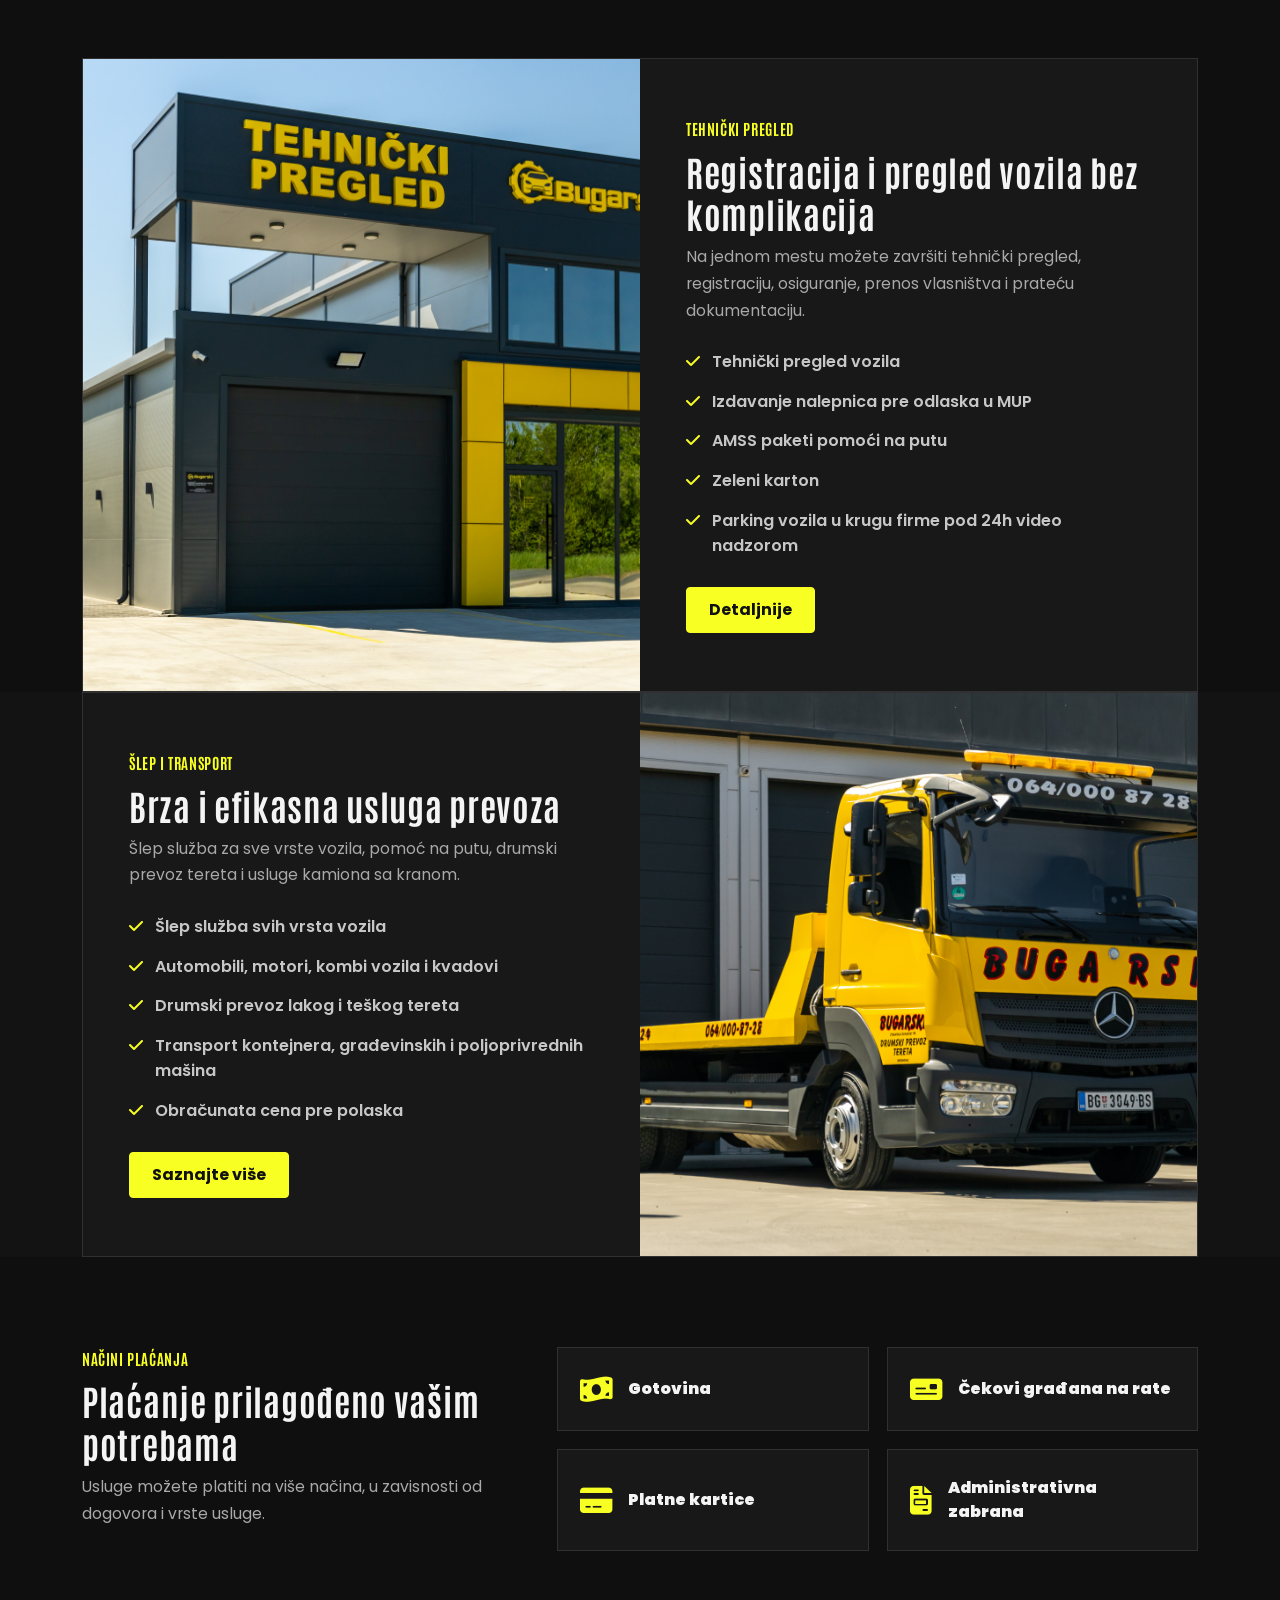
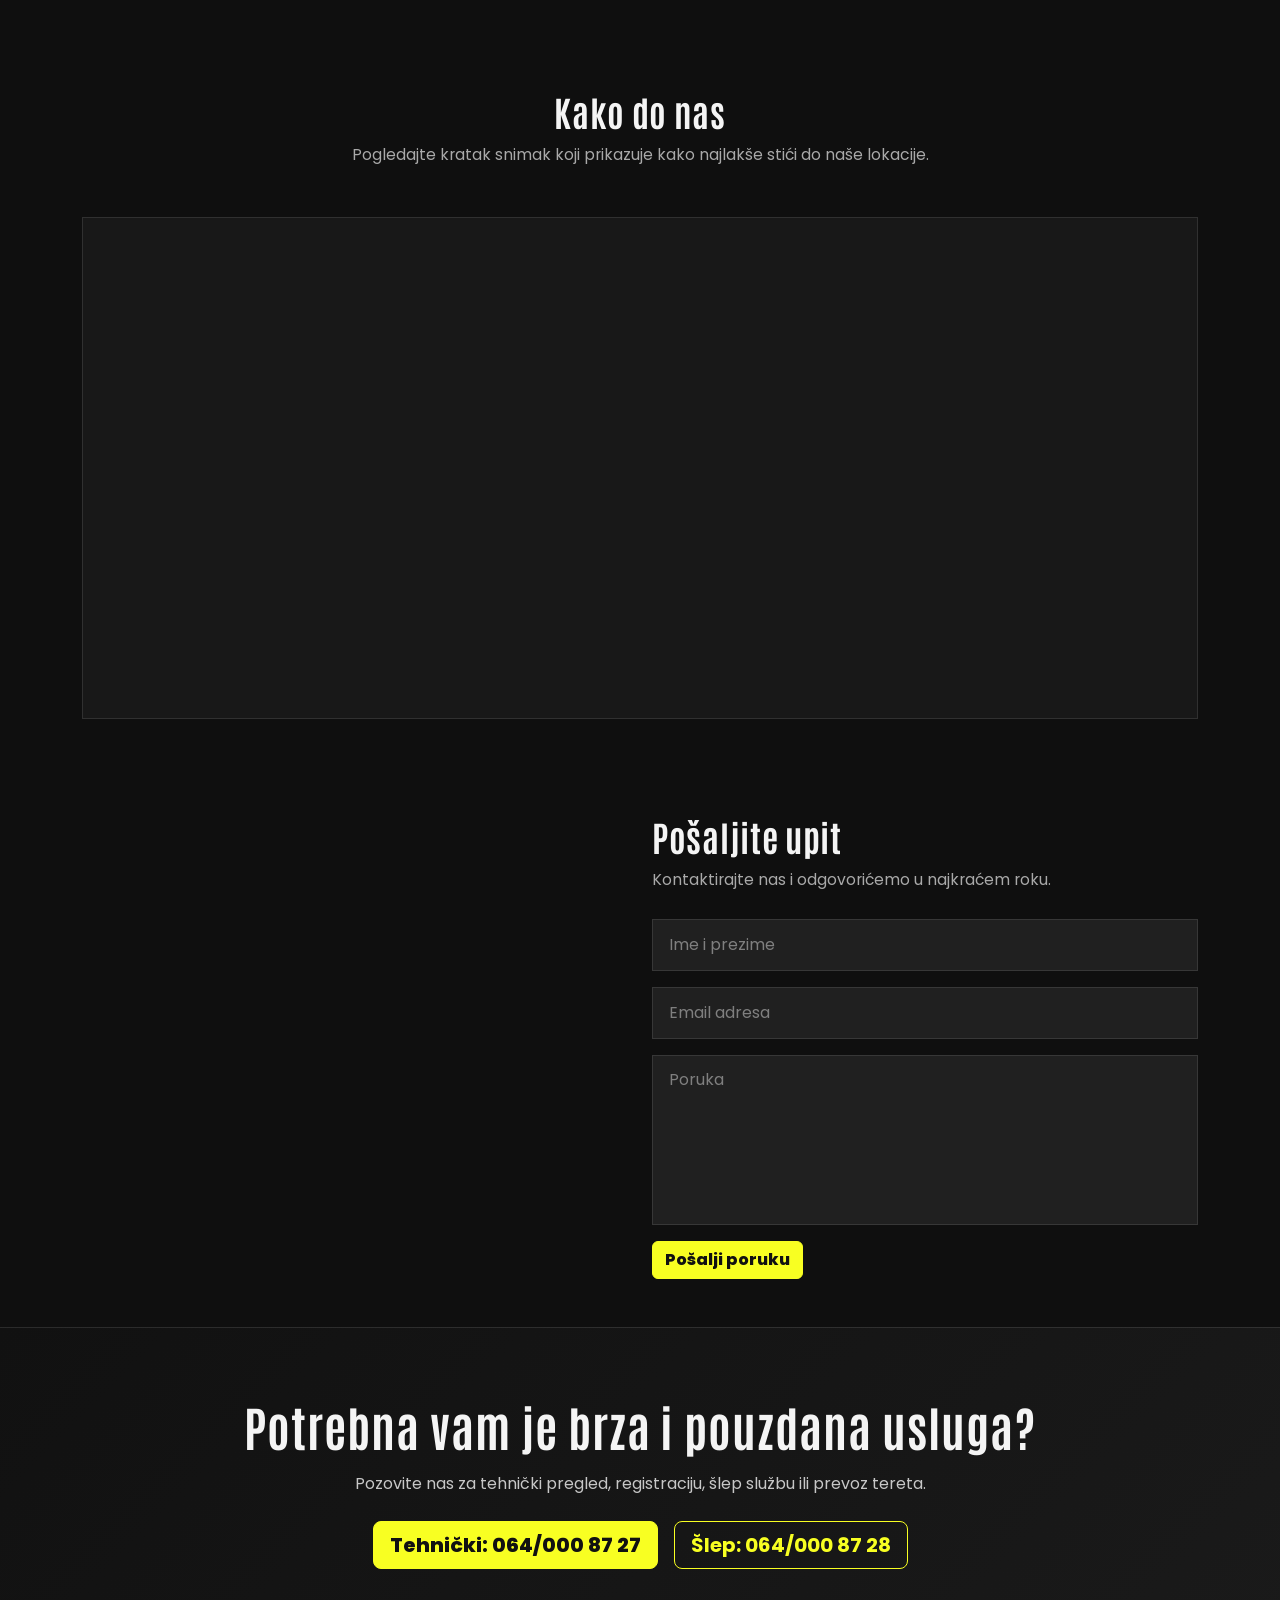
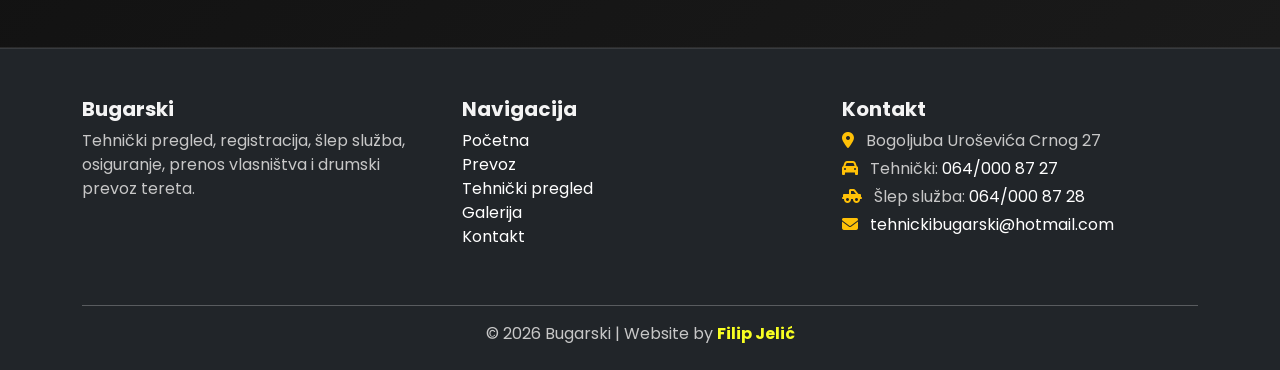
==== commit 9c1ea949: "optimize and dark mode change" ====
--- a/index.html
+++ b/index.html
@@ -312,9 +312,9 @@
       <h2>Potrebna vam je brza i pouzdana usluga?</h2>
       <p>Pozovite nas za tehnički pregled, registraciju, šlep službu ili prevoz tereta.</p>
 
-      <div class="final-cta-actions">
-        <a href="tel:+381640008727" class="btn btn-warning btn-lg">Tehnički: 064/000 87 27</a>
-        <a href="tel:+381640008728" class="btn btn-outline-light btn-lg">Šlep: 064/000 87 28</a>
+      <div class="d-flex justify-content-center flex-wrap">
+        <a href="tel:+381640008727" class="btn btn-warning btn-lg mx-md-2 mb-2">Tehnički: 064/000 87 27</a>
+        <a href="tel:+381640008728" class="btn btn-outline-light btn-lg mx-md-2 mb-2">Šlep: 064/000 87 28</a>
       </div>
     </div>
   </section>
--- a/assets/css/style.css
+++ b/assets/css/style.css
@@ -1,155 +1,395 @@
+@import url("https://fonts.googleapis.com/css2?family=Antonio:wght@400;500;600;700&family=Poppins:wght@300;400;500;600;700;800&display=swap");
 * {
-  margin: 0px;
-  padding: 0px;
+  margin: 0;
+  padding: 0;
   box-sizing: border-box;
   scroll-behavior: smooth;
 }
 
+html,
+body {
+  overflow-x: hidden;
+}
+
+body {
+  background: #0f0f0f;
+  color: #c7c7c7;
+  font-family: "Poppins", sans-serif;
+}
+
+h1,
+h2,
+h3,
+.hero-title-custom,
+.section-title,
+.gallery-page-title,
+.prevoz-cta-box h2,
+.final-cta-section h2,
+.quick-contact-item span,
+.hero-kicker,
+.section-kicker {
+  font-family: "Antonio", sans-serif;
+  letter-spacing: 0.02em;
+}
+
+::-moz-selection {
+  background: #F8FF22;
+  color: #111;
+}
+
+::selection {
+  background: #F8FF22;
+  color: #111;
+}
+
+.section {
+  padding: 100px 0;
+}
+
+.section-title {
+  font-size: 2.2rem;
+  font-weight: 800;
+  color: #f4f4f4;
+  margin-bottom: 10px;
+  line-height: 1.2;
+}
+
+.section-subtitle {
+  font-size: 0.98rem;
+  color: #a9a9a9;
+  margin-bottom: 25px;
+  line-height: 1.7;
+}
+
+.section-kicker {
+  display: inline-block;
+  font-size: 0.95rem;
+  font-weight: 800;
+  color: #F8FF22;
+  text-transform: uppercase;
+  letter-spacing: 0.04em;
+  margin-bottom: 10px;
+}
+
+p,
+li {
+  color: #c7c7c7;
+}
+
+.btn-warning {
+  background: #F8FF22;
+  border-color: #F8FF22;
+  color: #111;
+  font-weight: 800;
+  transition: all 0.25s ease;
+}
+.btn-warning:hover, .btn-warning:focus {
+  background: #f4f4f4;
+  border-color: #f4f4f4;
+  color: #111;
+  transform: translateY(-2px);
+  box-shadow: 0 0 24px rgba(248, 255, 34, 0.22);
+}
+
+.btn-outline-light,
+.btn-outline-warning {
+  color: #F8FF22;
+  border-color: #F8FF22;
+  font-weight: 700;
+}
+.btn-outline-light:hover, .btn-outline-light:focus,
+.btn-outline-warning:hover,
+.btn-outline-warning:focus {
+  background: #F8FF22;
+  border-color: #F8FF22;
+  color: #111;
+  box-shadow: 0 0 24px rgba(248, 255, 34, 0.22);
+}
+
+.service-btn {
+  font-weight: 700;
+  padding: 10px 22px;
+  border-radius: 4px;
+}
+
+#pageLoader {
+  position: fixed;
+  inset: 0;
+  width: 100%;
+  height: 100%;
+  background: #070707;
+  display: flex;
+  justify-content: center;
+  align-items: center;
+  z-index: 99999;
+  transition: opacity 0.3s ease;
+}
+
+.loader-spinner {
+  width: 60px;
+  height: 60px;
+  border: 5px solid rgba(255, 255, 255, 0.12);
+  border-top: 5px solid #F8FF22;
+  border-radius: 50%;
+  animation: spin 0.8s linear infinite;
+}
+
+@keyframes spin {
+  0% {
+    transform: rotate(0deg);
+  }
+  100% {
+    transform: rotate(360deg);
+  }
+}
+.loader-hide {
+  opacity: 0;
+  pointer-events: none;
+}
+
+.navbar {
+  background: rgba(10, 10, 10, 0.82) !important;
+  backdrop-filter: blur(14px);
+  -webkit-backdrop-filter: blur(14px);
+  border-bottom: 1px solid rgba(255, 255, 255, 0.06);
+  transition: background 0.3s ease, border-color 0.3s ease, padding 0.3s ease;
+  padding: 14px 0;
+  z-index: 9999;
+}
+
+.navbar-dark .navbar-nav .nav-link {
+  color: rgba(244, 244, 244, 0.82);
+}
+.navbar-dark .navbar-nav .nav-link:hover, .navbar-dark .navbar-nav .nav-link:focus {
+  color: #F8FF22;
+}
+
+.navbar-logo img {
+  height: 52px;
+  width: auto;
+  display: block;
+  -o-object-fit: contain;
+     object-fit: contain;
+}
+
+footer {
+  background: #1b2225 !important;
+  border-top: 1px solid rgba(255, 255, 255, 0.1);
+}
+footer h5 {
+  color: #f4f4f4;
+}
+footer p,
+footer li,
+footer a {
+  color: #c7c7c7;
+}
+footer a:hover {
+  color: #F8FF22 !important;
+}
+
+.footer-author-link {
+  color: #F8FF22 !important;
+  text-decoration: none;
+  font-weight: 700;
+  transition: all 0.25s ease;
+}
+.footer-author-link:hover {
+  color: #54A496 !important;
+  text-shadow: 0 0 12px rgba(248, 255, 34, 0.35);
+}
+
 .hero {
-  background: url("../img/truck.png") center/cover no-repeat;
-  height: 70vh;
+  min-height: 70vh;
   display: flex;
   align-items: center;
   position: relative;
-}
-
-.section {
-  padding: 100px 0;
-}
-
+  background: url("../img/truck.png") center/cover no-repeat;
+}
 .hero::before {
   content: "";
   position: absolute;
   inset: 0;
-  background: rgba(0, 0, 0, 0.6);
-}
-
+  background: rgba(0, 0, 0, 0.62);
+}
 .hero .container {
   position: relative;
   z-index: 2;
 }
 
-.service-item {
-  transition: all 0.3s;
-}
-
-.service-item:hover {
-  transform: translateY(-5px);
-}
-
-.btn-warning {
-  font-weight: 600;
-  transition: 0.5s;
-}
-
-.btn-warning:hover {
-  background-color: #1f1f1f;
-  color: #d39d00;
-  border: 1px solid #1f1f1f;
+.min-vh-70 {
+  min-height: 72vh;
+}
+
+.hero-kicker {
+  display: inline-block;
+  color: #F8FF22;
+  font-weight: 900;
+  text-transform: uppercase;
+  letter-spacing: 0.08em;
+  margin-bottom: 14px;
+}
+
+.hero-title-custom {
+  max-width: 920px;
+  line-height: 1.05;
+  color: #f4f4f4;
+}
+
+.hero-description-custom {
+  max-width: 760px;
+  margin-top: 18px;
+  font-size: 1.18rem;
+  line-height: 1.7;
+  color: #eeeeee;
+}
+
+.hero-actions,
+.hero-buttons-custom,
+.final-cta-actions {
+  display: flex;
+  flex-wrap: wrap;
+  gap: 14px;
+}
+
+.hero-buttons-custom {
+  margin-top: 28px;
+}
+
+.bugarski-hero {
+  background: linear-gradient(110deg, rgba(0, 0, 0, 0.74), rgba(0, 0, 0, 0.64)), url("../img/9L1A9892.jpg") center/cover no-repeat;
+  min-height: 72vh;
+  display: flex;
+  align-items: center;
+  position: relative;
+}
+.bugarski-hero h1 {
+  font-size: clamp(2.4rem, 6vw, 5rem);
+  font-weight: 900;
+  line-height: 1.05;
+  max-width: 900px;
+  margin-bottom: 20px;
+  color: #f4f4f4;
+  text-transform: uppercase;
+  letter-spacing: 0.03em;
+  text-transform: uppercase;
+  letter-spacing: 0.015em;
+  line-height: 1.12;
+  font-weight: 700;
+  font-feature-settings: "liga" off;
+}
+.bugarski-hero p {
+  font-size: clamp(1rem, 2vw, 1.35rem);
+  line-height: 1.7;
+  color: #eeeeee;
+  max-width: 760px;
+  margin-bottom: 28px;
+}
+
+.prevoz-hero {
+  background: linear-gradient(110deg, rgba(0, 0, 0, 0.64), rgba(0, 0, 0, 0.62)), url("../img/9L1A9892.jpg") center/cover no-repeat;
+}
+
+.tehnicki-hero,
+.tehnicki-hero-strong {
+  background: linear-gradient(110deg, rgba(0, 0, 0, 0.68), rgba(0, 0, 0, 0.62)), url("../img/9L1A9788-HDR.jpg") center/cover no-repeat;
+}
+
+.kontakt-hero {
+  background: linear-gradient(110deg, rgba(0, 0, 0, 0.64), rgba(0, 0, 0, 0.62)), url("../img/9L1A9938-HDR.jpg") center/cover no-repeat;
+}
+
+.home-service-section,
+.home-video-section,
+.quick-contact-section,
+.split-feature-section,
+.payment-section,
+.contact-section {
+  background: #0f0f0f;
 }
 
 .home-service-section {
   padding: 0;
-  background: #f5f5f5;
 }
 
 .home-service-box {
-  background: #f5f5f5;
-  border: 1px solid #e5e5e5;
+  background: #181818;
+  border: 1px solid rgba(255, 255, 255, 0.1);
 }
 
 .home-service-left,
-.home-service-right {
+.home-service-right,
+.technical-left,
+.technical-right {
   padding: 42px 36px;
-}
-
-.section-title {
-  font-size: 2.2rem;
-  font-weight: 700;
-  color: #1f1f1f;
-  margin-bottom: 8px;
-  line-height: 1.2;
-}
-
-.section-subtitle {
-  font-size: 0.98rem;
-  color: #6b6b6b;
-  margin-bottom: 24px;
 }
 
 .service-main-image {
   margin-bottom: 26px;
 }
-
 .service-main-image img {
   width: 100%;
   height: 320px;
   -o-object-fit: cover;
      object-fit: cover;
   display: block;
-  border: 1px solid #e7e7e7;
-}
-
-.service-btn {
-  font-weight: 600;
-  padding: 10px 22px;
-  border-radius: 4px;
+  border: 1px solid rgba(255, 255, 255, 0.1);
+}
+
+.service-list,
+.technical-list {
+  display: flex;
+  flex-direction: column;
 }
 
 .service-list {
-  display: flex;
-  flex-direction: column;
   gap: 28px;
   height: 100%;
   justify-content: flex-start;
 }
 
+.technical-list {
+  gap: 26px;
+  margin-top: 6px;
+  margin-bottom: 26px;
+}
+
 .service-item {
   display: flex;
   align-items: flex-start;
   gap: 18px;
+  transition: all 0.3s;
+}
+.service-item:hover {
+  transform: translateY(-5px);
 }
 
 .service-icon {
   min-width: 48px;
   font-size: 2rem;
   line-height: 1;
-  color: #111;
+  color: #F8FF22;
 }
 
 .service-text h3 {
   font-size: 1.95rem;
-  font-weight: 700;
-  color: #1f1f1f;
+  font-weight: 800;
+  color: #f4f4f4;
   margin: 0 0 8px;
   line-height: 1.1;
 }
-
 .service-text p {
   margin: 0;
   font-size: 1rem;
   line-height: 1.5;
-  color: #5e5e5e;
+  color: #c7c7c7;
   max-width: 430px;
-}
-
-.technical-left,
-.technical-right {
-  padding: 42px 36px;
 }
 
 .technical-left-inner {
   height: 100%;
   display: flex;
   flex-direction: column;
-}
-
-.technical-list {
-  display: flex;
-  flex-direction: column;
-  gap: 26px;
-  margin-top: 6px;
-  margin-bottom: 26px;
 }
 
 .technical-gallery {
@@ -163,7 +403,7 @@
   display: block;
   -o-object-fit: cover;
      object-fit: cover;
-  border: 1px solid #e7e7e7;
+  border: 1px solid rgba(255, 255, 255, 0.1);
 }
 
 .gallery-item-lg img {
@@ -175,125 +415,220 @@
   grid-template-columns: 1fr 1fr;
   gap: 16px;
 }
-
 .gallery-grid-sm .gallery-item img {
   height: 170px;
 }
 
-.contact-section {
-  background: #f7f7f7;
-}
-
-.section-title {
-  font-weight: 700;
-  margin-bottom: 10px;
-}
-
-.section-subtitle {
-  color: #777;
-  margin-bottom: 25px;
-}
-
-.contact-input {
-  height: 50px;
-  border-radius: 6px;
-  border: 1px solid #ddd;
-  padding: 10px 14px;
-}
-
-textarea.contact-input {
-  height: auto;
-}
-
-.contact-input:focus {
-  border-color: #ffc107;
-  box-shadow: none;
-}
-
-.map-wrapper iframe {
-  border-radius: 6px;
-}
-
+.quick-contact-section {
+  padding: 0 0 70px;
+}
+
+.quick-contact-box {
+  background: #181818;
+  border: 1px solid rgba(255, 255, 255, 0.1);
+  display: grid;
+  grid-template-columns: repeat(4, 1fr);
+  margin-top: -42px;
+  position: relative;
+  z-index: 5;
+  box-shadow: 0 24px 60px rgba(0, 0, 0, 0.55);
+}
+
+.quick-contact-item {
+  display: flex;
+  align-items: center;
+  gap: 16px;
+  padding: 26px 22px;
+  border-right: 1px solid rgba(255, 255, 255, 0.1);
+  background: #181818;
+}
+.quick-contact-item:last-child {
+  border-right: none;
+}
+.quick-contact-item i {
+  font-size: 1.8rem;
+  color: #F8FF22;
+  min-width: 34px;
+}
+.quick-contact-item span {
+  display: block;
+  font-weight: 900;
+  color: #f4f4f4;
+  margin-bottom: 4px;
+}
+.quick-contact-item a,
+.quick-contact-item p {
+  margin: 0;
+  color: #c7c7c7;
+  text-decoration: none;
+  line-height: 1.4;
+}
+.quick-contact-item a:hover {
+  color: #F8FF22;
+}
+
+.services-overview-section {
+  padding: 90px 0;
+}
 @media (max-width: 991.98px) {
-  .home-service-left,
-  .home-service-right {
-    padding: 28px 22px;
-  }
-  .section-title {
-    font-size: 1.8rem;
-  }
-  .service-text h3 {
-    font-size: 1.4rem;
-  }
-  .service-main-image img {
-    height: 260px;
-  }
-  .service-list {
-    margin-top: 10px;
-  }
-}
-@media (max-width: 575.98px) {
-  .service-item {
-    gap: 14px;
-  }
-  .service-icon {
-    min-width: 38px;
-    font-size: 1.6rem;
-  }
-  .section-title {
-    font-size: 1.55rem;
-  }
-  .service-text h3 {
-    font-size: 1.2rem;
-  }
-  .service-text p {
-    font-size: 0.95rem;
-  }
-  .service-main-image img {
-    height: 220px;
-  }
+  .services-overview-section {
+    padding: 65px 0;
+  }
+}
+.services-overview-section {
+  background: #0f0f0f;
+}
+
+.service-card {
+  background: #181818;
+  border: 1px solid rgba(255, 255, 255, 0.1);
+  transition: all 0.3s ease;
+}
+.service-card:hover {
+  transform: translateY(-6px);
+  border-color: rgba(248, 255, 34, 0.35);
+  box-shadow: 0 24px 60px rgba(0, 0, 0, 0.55), 0 0 24px rgba(248, 255, 34, 0.22);
+}
+.service-card {
+  height: 100%;
+  padding: 34px 26px;
+}
+.service-card:hover {
+  background: #202020;
+}
+.service-card i {
+  font-size: 2.2rem;
+  color: #F8FF22;
+  margin-bottom: 20px;
+}
+.service-card h3 {
+  font-size: 1.35rem;
+  font-weight: 900;
+  color: #f4f4f4;
+  margin-bottom: 12px;
+  line-height: 1.25;
+}
+.service-card p {
+  margin: 0;
+  color: #c7c7c7;
+  line-height: 1.7;
+}
+
+.split-feature-section {
+  padding: 0;
+  background: #0f0f0f;
+}
+
+.split-feature-alt {
+  background: #131313;
+}
+
+.split-feature-box {
+  background: #181818;
+  border: 1px solid rgba(255, 255, 255, 0.1);
+}
+
+.split-feature-image {
+  overflow: hidden;
+}
+.split-feature-image img {
+  transition: transform 0.35s ease, filter 0.35s ease;
+}
+.split-feature-image:hover img {
+  transform: scale(1.04);
+  filter: brightness(1.06) contrast(1.05);
+}
+.split-feature-image img {
+  width: 100%;
+  height: 100%;
+  -o-object-fit: cover;
+     object-fit: cover;
+  display: block;
+  min-height: 540px;
+  transition: transform 0.45s ease, filter 0.45s ease;
+}
+
+.split-feature-content {
+  padding: 58px 46px;
+  background: #181818;
+}
+
+.feature-list {
+  list-style: none;
+  padding: 0;
+  margin: 0 0 28px;
+  display: flex;
+  flex-direction: column;
+  gap: 14px;
+}
+.feature-list li {
+  display: flex;
+  gap: 12px;
+  align-items: flex-start;
+  color: #c7c7c7;
+  line-height: 1.6;
+  font-weight: 600;
+}
+.feature-list i {
+  color: #F8FF22;
+  margin-top: 4px;
+}
+
+.payment-section {
+  padding: 90px 0;
 }
 @media (max-width: 991.98px) {
-  .technical-left,
-  .technical-right {
-    padding: 28px 22px;
-  }
-  .gallery-item-lg img {
-    height: 240px;
-  }
-  .gallery-grid-sm .gallery-item img {
-    height: 150px;
-  }
-}
-@media (max-width: 575.98px) {
-  .gallery-grid-sm {
-    grid-template-columns: 1fr;
-  }
-  .gallery-item-lg img,
-  .gallery-grid-sm .gallery-item img {
-    height: 220px;
-  }
-}
-.home-video-section {
-  background: #f5f5f5;
-}
-
-/* prevoz.html */
-.prevoz-hero {
-  background: linear-gradient(rgba(0, 0, 0, 0.58), rgba(0, 0, 0, 0.58)), url("../img/9L1A9892.jpg") center/cover no-repeat;
+  .payment-section {
+    padding: 65px 0;
+  }
+}
+.payment-section {
+  background: #0f0f0f;
+}
+
+.payment-grid {
+  display: grid;
+  grid-template-columns: repeat(2, 1fr);
+  gap: 18px;
+}
+
+.payment-item {
+  background: #181818;
+  border: 1px solid rgba(255, 255, 255, 0.1);
+  transition: all 0.3s ease;
+}
+.payment-item:hover {
+  transform: translateY(-4px);
+  border-color: rgba(248, 255, 34, 0.35);
+  box-shadow: 0 14px 34px rgba(0, 0, 0, 0.38), 0 0 24px rgba(248, 255, 34, 0.22);
+}
+.payment-item {
+  padding: 26px 22px;
+  display: flex;
+  align-items: center;
+  gap: 16px;
+  min-height: 84px;
+}
+.payment-item i {
+  font-size: 1.8rem;
+  color: #F8FF22;
+}
+.payment-item span {
+  font-weight: 900;
+  color: #f4f4f4;
 }
 
 .prevoz-highlights {
-  background: #ffffff;
+  background: #0f0f0f;
   padding: 0;
 }
 
 .highlight-row {
-  border: 1px solid #e7e7e7;
+  background: #181818;
+  border: 1px solid rgba(255, 255, 255, 0.1);
   margin-top: -40px;
   position: relative;
   z-index: 3;
-  background: #ffffff;
 }
 
 .highlight-item {
@@ -304,29 +639,35 @@
   align-items: center;
   gap: 12px;
   padding: 24px 18px;
-  border-right: 1px solid #e7e7e7;
-  border-bottom: 1px solid #e7e7e7;
+  border-right: 1px solid rgba(255, 255, 255, 0.1);
+  border-bottom: 1px solid rgba(255, 255, 255, 0.1);
   text-align: center;
-}
-
+  background: #181818;
+}
 .highlight-item i {
   font-size: 2rem;
-  color: #f0b400;
-}
-
+  color: #F8FF22;
+}
 .highlight-item span {
   font-size: 1rem;
-  font-weight: 700;
-  color: #1f1f1f;
+  font-weight: 800;
+  color: #f4f4f4;
 }
 
 .transport-section {
   padding: 90px 0;
-  background: #f5f5f5;
+}
+@media (max-width: 991.98px) {
+  .transport-section {
+    padding: 65px 0;
+  }
+}
+.transport-section {
+  background: #0f0f0f;
 }
 
 .transport-section-alt {
-  background: #ffffff;
+  background: #131313;
 }
 
 .transport-image img {
@@ -334,24 +675,13 @@
   height: 460px;
   -o-object-fit: cover;
      object-fit: cover;
-  border: 1px solid #e7e7e7;
+  border: 1px solid rgba(255, 255, 255, 0.1);
   display: block;
-}
-
-.section-kicker {
-  display: inline-block;
-  font-size: 0.95rem;
-  font-weight: 700;
-  color: #d39d00;
-  text-transform: uppercase;
-  letter-spacing: 0.04em;
-  margin-bottom: 10px;
 }
 
 .transport-content .section-title {
   margin-bottom: 12px;
 }
-
 .transport-content .section-subtitle {
   margin-bottom: 28px;
   max-width: 560px;
@@ -365,173 +695,147 @@
 
 .transport-list-item {
   padding-bottom: 18px;
-  border-bottom: 1px solid #e8e8e8;
-}
-
+  border-bottom: 1px solid rgba(255, 255, 255, 0.1);
+}
 .transport-list-item:last-child {
   border-bottom: none;
   padding-bottom: 0;
 }
-
 .transport-list-item h3 {
   font-size: 1.35rem;
-  font-weight: 700;
-  color: #1f1f1f;
+  font-weight: 800;
+  color: #f4f4f4;
   margin-bottom: 8px;
 }
-
 .transport-list-item p {
   margin: 0;
   font-size: 1rem;
   line-height: 1.7;
-  color: #5e5e5e;
+  color: #c7c7c7;
   max-width: 560px;
 }
 
 .prevoz-benefits {
   padding: 90px 0;
-  background: #f5f5f5;
-}
-
+}
+@media (max-width: 991.98px) {
+  .prevoz-benefits {
+    padding: 65px 0;
+  }
+}
+.prevoz-benefits {
+  background: #0f0f0f;
+}
+
+.benefit-box {
+  background: #181818;
+  border: 1px solid rgba(255, 255, 255, 0.1);
+  transition: all 0.3s ease;
+}
+.benefit-box:hover {
+  transform: translateY(-5px);
+  border-color: rgba(248, 255, 34, 0.35);
+  box-shadow: 0 14px 34px rgba(0, 0, 0, 0.38), 0 0 24px rgba(248, 255, 34, 0.22);
+}
 .benefit-box {
   height: 100%;
-  background: #ffffff;
-  border: 1px solid #e7e7e7;
   padding: 34px 24px;
-  transition: all 0.3s ease;
-}
-
-.benefit-box:hover {
-  transform: translateY(-5px);
-  box-shadow: 0 12px 28px rgba(0, 0, 0, 0.08);
-}
-
+}
 .benefit-box i {
   font-size: 2rem;
-  color: #f0b400;
+  color: #F8FF22;
   margin-bottom: 18px;
 }
-
 .benefit-box h3 {
   font-size: 1.35rem;
-  font-weight: 700;
-  color: #1f1f1f;
+  font-weight: 800;
+  color: #f4f4f4;
   margin-bottom: 12px;
 }
-
 .benefit-box p {
   margin: 0;
-  color: #666;
+  color: #c7c7c7;
   line-height: 1.7;
 }
 
 .prevoz-cta {
   padding: 0 0 90px;
-  background: #f5f5f5;
+  background: #0f0f0f;
 }
 
 .prevoz-cta-box {
-  background: #1f1f1f;
-  color: #ffffff;
+  background: linear-gradient(135deg, #111 0%, #1a1a1a 100%);
+  color: #f4f4f4;
   padding: 54px 26px;
+  border: 1px solid rgba(255, 255, 255, 0.1);
   border-radius: 0;
 }
-
 .prevoz-cta-box h2 {
   font-size: 2.1rem;
-  font-weight: 700;
+  font-weight: 800;
   margin-bottom: 14px;
-}
-
+  color: #f4f4f4;
+}
 .prevoz-cta-box p {
   max-width: 760px;
   margin: 0 auto 22px;
-  color: #d6d6d6;
+  color: #c7c7c7;
   line-height: 1.7;
 }
 
-@media (max-width: 991.98px) {
-  .transport-section,
-  .prevoz-benefits {
-    padding: 65px 0;
-  }
-  .prevoz-cta {
-    padding: 0 0 65px;
-  }
-  .transport-image img {
-    height: 340px;
-  }
-  .highlight-row {
-    margin-top: 0;
-  }
-  .highlight-item {
-    min-height: 100px;
-  }
-}
-@media (max-width: 767.98px) {
-  .highlight-item {
-    border-right: none;
-  }
-}
-@media (max-width: 575.98px) {
-  .transport-image img {
-    height: 240px;
-  }
-  .transport-list-item h3,
-  .benefit-box h3 {
-    font-size: 1.2rem;
-  }
-  .prevoz-cta-box h2 {
-    font-size: 1.6rem;
-  }
-  .highlight-item span {
-    font-size: 0.95rem;
-  }
-}
-/* tehnicki-pregled.html */
-.tehnicki-hero {
-  background: linear-gradient(rgba(0, 0, 0, 0.58), rgba(0, 0, 0, 0.58)), url("../img/9L1A9788-HDR.jpg") center/cover no-repeat;
-}
-
-/* galerija.html */
 .gallery-page-section {
   padding: 90px 0;
-  background: #f5f5f5;
+}
+@media (max-width: 991.98px) {
+  .gallery-page-section {
+    padding: 65px 0;
+  }
+}
+.gallery-page-section {
+  background: #0f0f0f;
 }
 
 .gallery-page-title {
   font-size: 3rem;
-  font-weight: 700;
-  color: #1f1f1f;
+  font-weight: 900;
+  color: #f4f4f4;
   margin-bottom: 12px;
 }
 
 .gallery-page-subtitle {
   max-width: 700px;
   margin: 0 auto;
-  color: #666;
+  color: #c7c7c7;
   font-size: 1.05rem;
   line-height: 1.7;
 }
 
 .gallery-card {
+  background: #181818;
+  border: 1px solid rgba(255, 255, 255, 0.1);
+  overflow: hidden;
+}
+.gallery-card img {
+  transition: transform 0.35s ease, filter 0.35s ease;
+}
+.gallery-card:hover img {
+  transform: scale(1.05);
+  filter: brightness(1.06) contrast(1.05);
+}
+.gallery-card {
   cursor: pointer;
-  overflow: hidden;
-  border: 1px solid #e7e7e7;
-  background: #ffffff;
-}
-
+}
 .gallery-card img {
   width: 100%;
   height: 260px;
   -o-object-fit: cover;
      object-fit: cover;
   display: block;
-  transition: transform 0.35s ease;
-}
-
-.gallery-card:hover img {
-  transform: scale(1.05);
+  filter: saturate(0.96) contrast(1.04);
+}
+.gallery-card:hover {
+  border-color: rgba(248, 255, 34, 0.35);
+  box-shadow: 0 0 24px rgba(248, 255, 34, 0.22);
 }
 
 .gallery-modal-content {
@@ -554,90 +858,49 @@
   background: #000;
 }
 
-.gallery-card {
-  cursor: pointer;
-  overflow: hidden;
-  border: 1px solid #e7e7e7;
-}
-
-.gallery-card img {
+.contact-section {
+  background: #0f0f0f;
+}
+
+.contact-input {
+  min-height: 52px;
+  height: auto;
+  border-radius: 0;
+  border: 1px solid rgba(255, 255, 255, 0.1);
+  background: #202020;
+  color: #f4f4f4;
+  padding: 12px 16px;
+  box-shadow: none !important;
+}
+.contact-input::-moz-placeholder {
+  color: rgba(244, 244, 244, 0.45);
+}
+.contact-input::placeholder {
+  color: rgba(244, 244, 244, 0.45);
+}
+.contact-input:focus {
+  border-color: #F8FF22;
+  box-shadow: 0 0 0 0.15rem rgba(248, 255, 34, 0.16) !important;
+  background: #202020;
+  color: #f4f4f4;
+}
+
+textarea.contact-input {
+  min-height: 170px;
+  resize: none;
+}
+
+.map-wrapper iframe {
+  display: block;
   width: 100%;
-  height: 260px;
-  -o-object-fit: cover;
-     object-fit: cover;
-  transition: 0.3s;
-}
-
-.gallery-card:hover img {
-  transform: scale(1.05);
-}
-
-@media (max-width: 991.98px) {
-  .gallery-page-section {
-    padding: 65px 0;
-  }
-  .gallery-page-title {
-    font-size: 2.4rem;
-  }
-  .gallery-card img {
-    height: 240px;
-  }
-}
-@media (max-width: 575.98px) {
-  .gallery-page-title {
-    font-size: 2rem;
-  }
-  .gallery-card img {
-    height: 220px;
-  }
-}
-/* PAGE LOADER */
-#pageLoader {
-  position: fixed;
-  top: 0;
-  left: 0;
-  width: 100%;
-  height: 100%;
-  background: #111;
-  display: flex;
-  justify-content: center;
-  align-items: center;
-  z-index: 99999;
-  transition: opacity 0.3s ease;
-}
-
-.loader-spinner {
-  width: 60px;
-  height: 60px;
-  border: 5px solid rgba(255, 255, 255, 0.15);
-  border-top: 5px solid #ffc107;
-  border-radius: 50%;
-  animation: spin 0.8s linear infinite;
-}
-
-@keyframes spin {
-  0% {
-    transform: rotate(0deg);
-  }
-  100% {
-    transform: rotate(360deg);
-  }
-}
-.loader-hide {
-  opacity: 0;
-  pointer-events: none;
-}
-
-/* kontakt.html */
-.kontakt-hero {
-  background: linear-gradient(rgba(0, 0, 0, 0.58), rgba(0, 0, 0, 0.58)), url("../img/9L1A9938-HDR.jpg") center/cover no-repeat;
+  border-radius: 6px;
+  filter: grayscale(0.28) contrast(1.08) brightness(0.88);
 }
 
 .kontakt-info-section {
   padding: 0 0 40px;
-  background: #f5f5f5;
-}
-
+  background: #0f0f0f;
+}
 .kontakt-info-section .container {
   margin-top: -40px;
   position: relative;
@@ -645,91 +908,68 @@
 }
 
 .kontakt-info-box {
+  background: #181818;
+  border: 1px solid rgba(255, 255, 255, 0.1);
+  transition: all 0.3s ease;
+}
+.kontakt-info-box:hover {
+  transform: translateY(-4px);
+  border-color: rgba(248, 255, 34, 0.35);
+  box-shadow: 0 14px 34px rgba(0, 0, 0, 0.38), 0 0 24px rgba(248, 255, 34, 0.22);
+}
+.kontakt-info-box {
   height: 100%;
-  background: #ffffff;
-  border: 1px solid #e7e7e7;
   padding: 32px 20px;
   text-align: center;
-  transition: all 0.3s ease;
-}
-
-.kontakt-info-box:hover {
-  transform: translateY(-4px);
-  box-shadow: 0 12px 28px rgba(0, 0, 0, 0.08);
-}
-
+}
 .kontakt-info-box i {
   font-size: 2rem;
-  color: #f0b400;
+  color: #F8FF22;
   margin-bottom: 16px;
 }
-
 .kontakt-info-box h3 {
   font-size: 1.25rem;
-  font-weight: 700;
-  color: #1f1f1f;
+  font-weight: 800;
+  color: #f4f4f4;
   margin-bottom: 10px;
 }
-
 .kontakt-info-box p {
   margin: 0;
-  color: #666;
+  color: #c7c7c7;
   line-height: 1.7;
 }
 
 .kontakt-main-section {
   padding: 40px 0 90px;
-  background: #f5f5f5;
+  background: #0f0f0f;
 }
 
 .map-side,
 .contact-side {
   padding: 42px 36px;
   height: 100%;
-  background: #ffffff;
-  border: 1px solid #e7e7e7;
+  background: #181818;
+  border: 1px solid rgba(255, 255, 255, 0.1);
 }
 
 .map-side {
   border-right: none;
 }
 
-.map-wrapper iframe {
-  display: block;
-  width: 100%;
-}
-
 .contact-form {
   margin-top: 18px;
-}
-
-.contact-input {
-  min-height: 52px;
-  border-radius: 0;
-  border: 1px solid #dddddd;
-  padding: 12px 16px;
-  box-shadow: none !important;
-}
-
-textarea.contact-input {
-  min-height: 170px;
-  resize: none;
-}
-
-.contact-input:focus {
-  border-color: #ffc107;
 }
 
 .contact-submit-btn {
   min-width: 220px;
   padding: 12px 24px;
   border-radius: 0;
-  font-weight: 600;
+  font-weight: 700;
 }
 
 .kontakt-video-section {
   padding: 0 0 90px;
-  background: #f5f5f5;
+  background: #0f0f0f;
 }
 
 .contact-video-subtitle {
@@ -737,856 +977,24 @@
 }
 
 .contact-video-wrapper {
-  border: 1px solid #e7e7e7;
-  background: #ffffff;
+  border: 1px solid rgba(255, 255, 255, 0.1);
+  background: #181818;
   overflow: hidden;
 }
-
 .contact-video-wrapper iframe,
 .contact-video-wrapper video {
   display: block;
   width: 100%;
 }
 
-@media (max-width: 991.98px) {
-  .kontakt-main-section,
-  .kontakt-video-section {
-    padding-bottom: 65px;
-  }
-  .kontakt-info-section .container {
-    margin-top: 0;
-  }
-  .map-side {
-    border-right: 1px solid #e7e7e7;
-    border-bottom: none;
-  }
-  .map-side,
-  .contact-side {
-    padding: 28px 22px;
-  }
-  .contact-video-wrapper iframe {
-    height: 380px;
-  }
-}
-@media (max-width: 575.98px) {
-  .kontakt-info-box {
-    padding: 24px 16px;
-  }
-  .contact-video-wrapper iframe {
-    height: 240px;
-  }
-}
-.bugarski-hero {
-  min-height: 72vh;
-  background: linear-gradient(rgba(0, 0, 0, 0.68), rgba(0, 0, 0, 0.62)), url("../img/9L1A9892.jpg") center/cover no-repeat;
-  display: flex;
-  align-items: center;
-  position: relative;
-}
-
-.min-vh-70 {
-  min-height: 72vh;
-}
-
-.hero-kicker {
-  display: inline-block;
-  color: #ffc107;
-  font-weight: 800;
-  text-transform: uppercase;
-  letter-spacing: 0.08em;
-  margin-bottom: 14px;
-}
-
-.bugarski-hero h1 {
-  font-size: clamp(2.4rem, 6vw, 5rem);
-  font-weight: 800;
-  line-height: 1.05;
-  max-width: 900px;
-  margin-bottom: 20px;
-}
-
-.bugarski-hero p {
-  font-size: clamp(1rem, 2vw, 1.35rem);
-  line-height: 1.7;
-  color: #eeeeee;
-  max-width: 760px;
-  margin-bottom: 28px;
-}
-
-.hero-actions {
-  display: flex;
-  flex-wrap: wrap;
-  gap: 14px;
-}
-
-.quick-contact-section {
-  background: #f5f5f5;
-  padding: 0 0 70px;
-}
-
-.quick-contact-box {
-  background: #ffffff;
-  border: 1px solid #e7e7e7;
-  display: grid;
-  grid-template-columns: repeat(4, 1fr);
-  margin-top: -42px;
-  position: relative;
-  z-index: 5;
-  box-shadow: 0 18px 40px rgba(0, 0, 0, 0.08);
-}
-
-.quick-contact-item {
-  display: flex;
-  align-items: center;
-  gap: 16px;
-  padding: 26px 22px;
-  border-right: 1px solid #e7e7e7;
-}
-
-.quick-contact-item:last-child {
-  border-right: none;
-}
-
-.quick-contact-item i {
-  font-size: 1.8rem;
-  color: #ffc107;
-  min-width: 34px;
-}
-
-.quick-contact-item span {
-  display: block;
-  font-weight: 800;
-  color: #1f1f1f;
-  margin-bottom: 4px;
-}
-
-.quick-contact-item a,
-.quick-contact-item p {
-  margin: 0;
-  color: #666666;
-  text-decoration: none;
-  line-height: 1.4;
-}
-
-.quick-contact-item a:hover {
-  color: #d39d00;
-}
-
-.services-overview-section {
-  padding: 90px 0;
-  background: #ffffff;
-}
-
-.service-card {
-  height: 100%;
-  background: #f8f8f8;
-  border: 1px solid #e7e7e7;
-  padding: 34px 26px;
-  transition: all 0.3s ease;
-}
-
-.service-card:hover {
-  transform: translateY(-6px);
-  background: #ffffff;
-  box-shadow: 0 16px 34px rgba(0, 0, 0, 0.08);
-}
-
-.service-card i {
-  font-size: 2.2rem;
-  color: #ffc107;
-  margin-bottom: 20px;
-}
-
-.service-card h3 {
-  font-size: 1.35rem;
-  font-weight: 800;
-  color: #1f1f1f;
-  margin-bottom: 12px;
-  line-height: 1.25;
-}
-
-.service-card p {
-  margin: 0;
-  color: #666666;
-  line-height: 1.7;
-}
-
-.split-feature-section {
-  padding: 0;
-  background: #f5f5f5;
-}
-
-.split-feature-alt {
-  background: #ffffff;
-}
-
-.split-feature-box {
-  background: #ffffff;
-  border: 1px solid #e7e7e7;
-}
-
-.split-feature-image img {
-  width: 100%;
-  height: 100%;
-  min-height: 520px;
-  -o-object-fit: cover;
-     object-fit: cover;
-  display: block;
-}
-
-.split-feature-content {
-  padding: 58px 46px;
-}
-
-.feature-list {
-  list-style: none;
-  padding: 0;
-  margin: 0 0 28px;
-  display: flex;
-  flex-direction: column;
-  gap: 14px;
-}
-
-.feature-list li {
-  display: flex;
-  gap: 12px;
-  align-items: flex-start;
-  color: #444444;
-  line-height: 1.6;
-  font-weight: 500;
-}
-
-.feature-list i {
-  color: #ffc107;
-  margin-top: 4px;
-}
-
-.payment-section {
-  padding: 90px 0;
-  background: #f5f5f5;
-}
-
-.payment-grid {
-  display: grid;
-  grid-template-columns: repeat(2, 1fr);
-  gap: 18px;
-}
-
-.payment-item {
-  background: #ffffff;
-  border: 1px solid #e7e7e7;
-  padding: 26px 22px;
-  display: flex;
-  align-items: center;
-  gap: 16px;
-  transition: all 0.3s ease;
-}
-
-.payment-item:hover {
-  transform: translateY(-4px);
-  box-shadow: 0 12px 26px rgba(0, 0, 0, 0.08);
-}
-
-.payment-item i {
-  font-size: 1.8rem;
-  color: #ffc107;
-}
-
-.payment-item span {
-  font-weight: 800;
-  color: #1f1f1f;
-}
-
-.final-cta-section {
-  background: #1f1f1f;
-  color: #ffffff;
-  padding: 70px 0;
-}
-
-.final-cta-section h2 {
-  font-size: clamp(1.8rem, 4vw, 3rem);
-  font-weight: 800;
-  margin-bottom: 14px;
-}
-
-.final-cta-section p {
-  color: #d7d7d7;
-  max-width: 720px;
-  margin: 0 auto 24px;
-  line-height: 1.7;
-}
-
-.final-cta-actions {
-  display: flex;
-  justify-content: center;
-  flex-wrap: wrap;
-  gap: 14px;
-}
-
-@media (max-width: 991.98px) {
-  .quick-contact-box {
-    grid-template-columns: repeat(2, 1fr);
-    margin-top: 0;
-  }
-  .quick-contact-item {
-    border-bottom: 1px solid #e7e7e7;
-  }
-  .quick-contact-item:nth-child(2) {
-    border-right: none;
-  }
-  .services-overview-section,
-  .payment-section {
-    padding: 65px 0;
-  }
-  .split-feature-content {
-    padding: 38px 28px;
-  }
-  .split-feature-image img {
-    min-height: 340px;
-  }
-}
-@media (max-width: 575.98px) {
-  .bugarski-hero {
-    min-height: 68vh;
-  }
-  .min-vh-70 {
-    min-height: 68vh;
-  }
-  .hero-actions,
-  .final-cta-actions {
-    flex-direction: column;
-  }
-  .hero-actions .btn,
-  .final-cta-actions .btn {
-    width: 100%;
-  }
-  .quick-contact-box {
-    grid-template-columns: 1fr;
-  }
-  .quick-contact-item {
-    border-right: none;
-  }
-  .payment-grid {
-    grid-template-columns: 1fr;
-  }
-  .split-feature-content {
-    padding: 32px 22px;
-  }
-  .split-feature-image img {
-    min-height: 260px;
-  }
-}
-.navbar-logo img {
-  height: 52px;
-  width: auto;
-  display: block;
-  -o-object-fit: contain;
-     object-fit: contain;
-}
-
-@media (max-width: 575.98px) {
-  .navbar-logo img {
-    height: 42px;
-  }
-}
-/* =========================
-   TEHNICKI PREGLED REVAMP
-========================= */
-.hero-title-custom {
-  max-width: 920px;
-  line-height: 1.05;
-}
-
-.hero-description-custom {
-  max-width: 760px;
-  margin-top: 18px;
-  font-size: 1.18rem;
-  line-height: 1.7;
-  color: #eeeeee;
-}
-
-.hero-buttons-custom {
-  display: flex;
-  flex-wrap: wrap;
-  gap: 14px;
-  margin-top: 28px;
-}
-
-.technical-showcase-section {
-  padding: 90px 0;
-  background: #ffffff;
-}
-
-.technical-showcase-content {
-  height: 100%;
-  background: #1f1f1f;
-  color: #ffffff;
-  padding: 46px 38px;
-  display: flex;
-  flex-direction: column;
-  justify-content: center;
-}
-
-.technical-showcase-content .section-title {
-  color: #ffffff;
-}
-
-.technical-showcase-content .section-subtitle {
-  color: #d6d6d6;
-}
-
-.technical-mini-list {
-  display: flex;
-  flex-direction: column;
-  gap: 16px;
-  margin-top: 10px;
-}
-
-.technical-mini-list div {
-  display: flex;
-  gap: 12px;
-  align-items: flex-start;
-  color: #eeeeee;
-  font-weight: 500;
-  line-height: 1.5;
-}
-
-.technical-mini-list i {
-  color: #ffc107;
-  margin-top: 4px;
-}
-
-.technical-photo-grid {
-  height: 100%;
-  display: grid;
-  grid-template-columns: 1.3fr 1fr 1fr;
-  grid-template-rows: 240px 240px;
-  gap: 16px;
-}
-
-.technical-photo {
-  overflow: hidden;
-  border: 1px solid #e7e7e7;
-  background: #ffffff;
-}
-
-.technical-photo-large {
-  grid-row: span 2;
-}
-
-.technical-photo img {
-  width: 100%;
-  height: 100%;
-  -o-object-fit: cover;
-     object-fit: cover;
-  transition: transform 0.35s ease;
-}
-
-.technical-photo:hover img {
-  transform: scale(1.05);
-}
-
-.technical-services-section {
-  padding: 90px 0;
-  background: #f5f5f5;
-}
-
-.technical-process-section {
-  padding: 90px 0;
-  background: #ffffff;
-}
-
-.process-card {
-  height: 100%;
-  background: #f8f8f8;
-  border: 1px solid #e7e7e7;
-  padding: 34px 24px;
-  position: relative;
-  transition: all 0.3s ease;
-}
-
-.process-card:hover {
-  transform: translateY(-6px);
-  background: #ffffff;
-  box-shadow: 0 16px 34px rgba(0, 0, 0, 0.08);
-}
-
-.process-card span {
-  display: inline-block;
-  font-size: 2.4rem;
-  font-weight: 900;
-  color: #ffc107;
-  line-height: 1;
-  margin-bottom: 18px;
-}
-
-.process-card h3 {
-  font-size: 1.25rem;
-  font-weight: 800;
-  color: #1f1f1f;
-  margin-bottom: 12px;
-}
-
-.process-card p {
-  margin: 0;
-  color: #666666;
-  line-height: 1.7;
-}
-
-.technical-card-image img {
-  min-height: 480px;
-}
-
-.technical-checklist-section {
-  padding: 90px 0;
-  background: #f5f5f5;
-}
-
-.technical-checklist-box {
-  background: #ffffff;
-  border: 1px solid #e7e7e7;
-  padding: 48px 38px;
-  display: grid;
-  grid-template-columns: 0.95fr 1.05fr;
-  gap: 34px;
-  align-items: center;
-}
-
-.technical-checklist-grid {
-  display: grid;
-  grid-template-columns: repeat(2, 1fr);
-  gap: 18px;
-}
-
-.technical-checklist-grid div {
-  background: #f8f8f8;
-  border: 1px solid #e7e7e7;
-  padding: 24px 20px;
-  display: flex;
-  align-items: center;
-  gap: 14px;
-  font-weight: 800;
-  color: #1f1f1f;
-}
-
-.technical-checklist-grid i {
-  color: #ffc107;
-  font-size: 1.6rem;
-}
-
-@media (max-width: 991.98px) {
-  .technical-showcase-section,
-  .technical-services-section,
-  .technical-process-section,
-  .technical-checklist-section {
-    padding: 65px 0;
-  }
-  .technical-photo-grid {
-    grid-template-columns: 1fr 1fr;
-    grid-template-rows: 240px 180px 180px;
-  }
-  .technical-photo-large {
-    grid-column: span 2;
-    grid-row: auto;
-  }
-  .technical-checklist-box {
-    grid-template-columns: 1fr;
-    padding: 36px 26px;
-  }
-  .technical-card-image img {
-    min-height: 340px;
-  }
-}
-@media (max-width: 575.98px) {
-  .hero-buttons-custom {
-    flex-direction: column;
-  }
-  .hero-buttons-custom .btn {
-    width: 100%;
-  }
-  .technical-showcase-content {
-    padding: 34px 24px;
-  }
-  .technical-photo-grid {
-    grid-template-columns: 1fr;
-    grid-template-rows: repeat(5, 220px);
-  }
-  .technical-photo-large {
-    grid-column: auto;
-  }
-  .technical-checklist-grid {
-    grid-template-columns: 1fr;
-  }
-  .technical-checklist-box {
-    padding: 30px 20px;
-  }
-  .technical-card-image img {
-    min-height: 260px;
-  }
-}
-/* =========================
-   TEHNICKI PREGLED REVAMP
-========================= */
-.tehnicki-hero-strong {
-  background: linear-gradient(rgba(0, 0, 0, 0.68), rgba(0, 0, 0, 0.62)), url("../img/9L1A9788-HDR.jpg") center/cover no-repeat;
-}
-
-.hero-title-custom {
-  max-width: 920px;
-  line-height: 1.05;
-}
-
-.hero-description-custom {
-  max-width: 760px;
-  margin-top: 18px;
-  font-size: 1.18rem;
-  line-height: 1.7;
-  color: #eeeeee;
-}
-
-.hero-buttons-custom {
-  display: flex;
-  flex-wrap: wrap;
-  gap: 14px;
-  margin-top: 28px;
-}
-
-.technical-showcase-section {
-  padding: 90px 0;
-  background: #ffffff;
-}
-
-.technical-showcase-content {
-  height: 100%;
-  background: #1f1f1f;
-  color: #ffffff;
-  padding: 46px 38px;
-  display: flex;
-  flex-direction: column;
-  justify-content: center;
-}
-
-.technical-showcase-content .section-title {
-  color: #ffffff;
-}
-
-.technical-showcase-content .section-subtitle {
-  color: #d6d6d6;
-}
-
-.technical-mini-list {
-  display: flex;
-  flex-direction: column;
-  gap: 16px;
-  margin-top: 10px;
-}
-
-.technical-mini-list div {
-  display: flex;
-  gap: 12px;
-  align-items: flex-start;
-  color: #eeeeee;
-  font-weight: 500;
-  line-height: 1.5;
-}
-
-.technical-mini-list i {
-  color: #ffc107;
-  margin-top: 4px;
-}
-
-.technical-photo-grid {
-  height: 100%;
-  display: grid;
-  grid-template-columns: 1.3fr 1fr 1fr;
-  grid-template-rows: 240px 240px;
-  gap: 16px;
-}
-
-.technical-photo {
-  overflow: hidden;
-  border: 1px solid #e7e7e7;
-  background: #ffffff;
-}
-
-.technical-photo-large {
-  grid-row: span 2;
-}
-
-.technical-photo img {
-  width: 100%;
-  height: 100%;
-  -o-object-fit: cover;
-     object-fit: cover;
-  transition: transform 0.35s ease;
-}
-
-.technical-photo:hover img {
-  transform: scale(1.05);
-}
-
-.technical-services-section {
-  padding: 90px 0;
-  background: #f5f5f5;
-}
-
-.technical-process-section {
-  padding: 90px 0;
-  background: #ffffff;
-}
-
-.process-card {
-  height: 100%;
-  background: #f8f8f8;
-  border: 1px solid #e7e7e7;
-  padding: 34px 24px;
-  position: relative;
-  transition: all 0.3s ease;
-}
-
-.process-card:hover {
-  transform: translateY(-6px);
-  background: #ffffff;
-  box-shadow: 0 16px 34px rgba(0, 0, 0, 0.08);
-}
-
-.process-card span {
-  display: inline-block;
-  font-size: 2.4rem;
-  font-weight: 900;
-  color: #ffc107;
-  line-height: 1;
-  margin-bottom: 18px;
-}
-
-.process-card h3 {
-  font-size: 1.25rem;
-  font-weight: 800;
-  color: #1f1f1f;
-  margin-bottom: 12px;
-}
-
-.process-card p {
-  margin: 0;
-  color: #666666;
-  line-height: 1.7;
-}
-
-.technical-deep-section {
-  padding: 90px 0;
-  background: #ffffff;
-}
-
-.technical-detail-box {
-  height: 100%;
-  background: #f8f8f8;
-  border: 1px solid #e7e7e7;
-  padding: 34px 28px;
-  transition: all 0.3s ease;
-}
-
-.technical-detail-box:hover {
-  transform: translateY(-5px);
-  background: #ffffff;
-  box-shadow: 0 16px 34px rgba(0, 0, 0, 0.08);
-}
-
-.technical-detail-box h3 {
-  font-size: 1.45rem;
-  font-weight: 800;
-  color: #1f1f1f;
-  margin-bottom: 18px;
-}
-
-.technical-detail-box ul {
-  list-style: none;
-  padding: 0;
-  margin: 0;
-}
-
-.technical-detail-box li {
-  position: relative;
-  padding-left: 28px;
-  margin-bottom: 12px;
-  color: #555;
-  line-height: 1.6;
-}
-
-.technical-detail-box li::before {
-  content: "\f00c";
-  font-family: "Font Awesome 6 Free";
-  font-weight: 900;
-  position: absolute;
-  left: 0;
-  top: 1px;
-  color: #ffc107;
-}
-
-.technical-card-image img {
-  min-height: 480px;
-}
-
-.technical-checklist-section {
-  padding: 90px 0;
-  background: #f5f5f5;
-}
-
-.technical-checklist-box {
-  background: #ffffff;
-  border: 1px solid #e7e7e7;
-  padding: 48px 38px;
-  display: grid;
-  grid-template-columns: 0.95fr 1.05fr;
-  gap: 34px;
-  align-items: center;
-}
-
-.technical-checklist-grid {
-  display: grid;
-  grid-template-columns: repeat(2, 1fr);
-  gap: 18px;
-}
-
-.technical-checklist-grid div {
-  background: #f8f8f8;
-  border: 1px solid #e7e7e7;
-  padding: 24px 20px;
-  display: flex;
-  align-items: center;
-  gap: 14px;
-  font-weight: 800;
-  color: #1f1f1f;
-}
-
-.technical-checklist-grid i {
-  color: #ffc107;
-  font-size: 1.6rem;
-}
-
+.technical-showcase-section,
+.technical-services-section,
+.technical-process-section,
+.technical-checklist-section,
+.technical-deep-section,
 .technical-gallery-promo {
   padding: 90px 0;
-  background: #f5f5f5;
-}
-
-.technical-wide-gallery {
-  display: grid;
-  grid-template-columns: 1.4fr 1fr;
-  grid-template-rows: 220px 220px;
-  gap: 16px;
-}
-
-.technical-wide-gallery img {
-  width: 100%;
-  height: 100%;
-  -o-object-fit: cover;
-     object-fit: cover;
-  border: 1px solid #e7e7e7;
-}
-
-.technical-wide-gallery img:first-child {
-  grid-row: span 2;
-}
-
+}
 @media (max-width: 991.98px) {
   .technical-showcase-section,
   .technical-services-section,
@@ -1596,100 +1004,432 @@
   .technical-gallery-promo {
     padding: 65px 0;
   }
-  .technical-photo-grid {
-    grid-template-columns: 1fr 1fr;
-    grid-template-rows: 240px 180px 180px;
-  }
-  .technical-photo-large {
-    grid-column: span 2;
-    grid-row: auto;
-  }
-  .technical-checklist-box {
-    grid-template-columns: 1fr;
-    padding: 36px 26px;
-  }
-  .technical-card-image img {
-    min-height: 340px;
-  }
-  .technical-wide-gallery {
-    grid-template-rows: 200px 200px;
-  }
-}
-@media (max-width: 575.98px) {
-  .hero-buttons-custom {
-    flex-direction: column;
-  }
-  .hero-buttons-custom .btn {
-    width: 100%;
-  }
-  .technical-showcase-content {
-    padding: 34px 24px;
-  }
-  .technical-photo-grid {
-    grid-template-columns: 1fr;
-    grid-template-rows: repeat(5, 220px);
-  }
-  .technical-photo-large {
-    grid-column: auto;
-  }
-  .technical-checklist-grid {
-    grid-template-columns: 1fr;
-  }
-  .technical-checklist-box {
-    padding: 30px 20px;
-  }
-  .technical-card-image img {
-    min-height: 260px;
-  }
-  .technical-wide-gallery {
-    grid-template-columns: 1fr;
-    grid-template-rows: repeat(3, 220px);
-  }
-  .technical-wide-gallery img:first-child {
-    grid-row: auto;
-  }
-}
-.map-wrapper iframe {
-  filter: grayscale(0.15) contrast(1.05);
-}
-
-.contact-section {
-  background: #f8f8f8;
-}
-
-.split-feature-image img {
+}
+
+.technical-showcase-section,
+.technical-process-section,
+.technical-deep-section {
+  background: #131313;
+}
+
+.technical-services-section,
+.technical-checklist-section,
+.technical-gallery-promo {
+  background: #0f0f0f;
+}
+
+.technical-showcase-content {
+  height: 100%;
+  background: linear-gradient(135deg, #111 0%, #1a1a1a 100%);
+  color: #f4f4f4;
+  padding: 46px 38px;
+  display: flex;
+  flex-direction: column;
+  justify-content: center;
+  border: 1px solid rgba(255, 255, 255, 0.1);
+}
+.technical-showcase-content .section-title {
+  color: #f4f4f4;
+}
+.technical-showcase-content .section-subtitle {
+  color: #c7c7c7;
+}
+
+.technical-mini-list {
+  display: flex;
+  flex-direction: column;
+  gap: 16px;
+  margin-top: 10px;
+}
+.technical-mini-list div {
+  display: flex;
+  gap: 12px;
+  align-items: flex-start;
+  color: #c7c7c7;
+  font-weight: 600;
+  line-height: 1.5;
+}
+.technical-mini-list i {
+  color: #F8FF22;
+  margin-top: 4px;
+}
+
+.technical-photo-grid {
+  height: 100%;
+  display: grid;
+  grid-template-columns: 1.3fr 1fr 1fr;
+  grid-template-rows: 240px 240px;
+  gap: 16px;
+}
+
+.technical-photo {
+  background: #181818;
+  border: 1px solid rgba(255, 255, 255, 0.1);
+  overflow: hidden;
+}
+.technical-photo img {
+  transition: transform 0.35s ease, filter 0.35s ease;
+}
+.technical-photo:hover img {
+  transform: scale(1.05);
+  filter: brightness(1.06) contrast(1.05);
+}
+.technical-photo img {
   width: 100%;
   height: 100%;
   -o-object-fit: cover;
      object-fit: cover;
-  min-height: 540px;
+  display: block;
+}
+
+.technical-photo-large {
+  grid-row: span 2;
+}
+
+.process-card {
+  background: #181818;
+  border: 1px solid rgba(255, 255, 255, 0.1);
+  transition: all 0.3s ease;
+}
+.process-card:hover {
+  transform: translateY(-6px);
+  border-color: rgba(248, 255, 34, 0.35);
+  box-shadow: 0 24px 60px rgba(0, 0, 0, 0.55), 0 0 24px rgba(248, 255, 34, 0.22);
+}
+.process-card {
+  height: 100%;
+  padding: 34px 24px;
+  position: relative;
+}
+.process-card:hover {
+  background: #202020;
+}
+.process-card span {
+  display: inline-block;
+  font-size: 2.4rem;
+  font-weight: 900;
+  color: #F8FF22;
+  line-height: 1;
+  margin-bottom: 18px;
+}
+.process-card h3 {
+  font-size: 1.25rem;
+  font-weight: 900;
+  color: #f4f4f4;
+  margin-bottom: 12px;
+}
+.process-card p {
+  margin: 0;
+  color: #c7c7c7;
+  line-height: 1.7;
+}
+
+.technical-detail-box {
+  background: #181818;
+  border: 1px solid rgba(255, 255, 255, 0.1);
+  transition: all 0.3s ease;
+}
+.technical-detail-box:hover {
+  transform: translateY(-5px);
+  border-color: rgba(248, 255, 34, 0.35);
+  box-shadow: 0 24px 60px rgba(0, 0, 0, 0.55), 0 0 24px rgba(248, 255, 34, 0.22);
+}
+.technical-detail-box {
+  height: 100%;
+  padding: 34px 28px;
+}
+.technical-detail-box:hover {
+  background: #202020;
+}
+.technical-detail-box h3 {
+  font-size: 1.45rem;
+  font-weight: 900;
+  color: #f4f4f4;
+  margin-bottom: 18px;
+}
+.technical-detail-box ul {
+  list-style: none;
+  padding: 0;
+  margin: 0;
+}
+.technical-detail-box li {
+  position: relative;
+  padding-left: 28px;
+  margin-bottom: 12px;
+  color: #c7c7c7;
+  line-height: 1.6;
+}
+.technical-detail-box li::before {
+  content: "\f00c";
+  font-family: "Font Awesome 6 Free";
+  font-weight: 900;
+  position: absolute;
+  left: 0;
+  top: 1px;
+  color: #F8FF22;
+}
+
+.technical-card-image img {
+  min-height: 480px;
+}
+
+.technical-checklist-box {
+  background: #181818;
+  border: 1px solid rgba(255, 255, 255, 0.1);
+  padding: 48px 38px;
+  display: grid;
+  grid-template-columns: 0.95fr 1.05fr;
+  gap: 34px;
+  align-items: center;
+}
+
+.technical-checklist-grid {
+  display: grid;
+  grid-template-columns: repeat(2, 1fr);
+  gap: 18px;
+}
+.technical-checklist-grid div {
+  background: #202020;
+  border: 1px solid rgba(255, 255, 255, 0.1);
+  padding: 24px 20px;
+  display: flex;
+  align-items: center;
+  gap: 14px;
+  font-weight: 900;
+  color: #f4f4f4;
+}
+.technical-checklist-grid i {
+  color: #F8FF22;
+  font-size: 1.6rem;
+}
+
+.technical-wide-gallery {
+  display: grid;
+  grid-template-columns: 1.4fr 1fr;
+  grid-template-rows: 220px 220px;
+  gap: 16px;
+}
+.technical-wide-gallery img {
+  width: 100%;
+  height: 100%;
+  -o-object-fit: cover;
+     object-fit: cover;
+  display: block;
+  border: 1px solid rgba(255, 255, 255, 0.1);
+}
+.technical-wide-gallery img:first-child {
+  grid-row: span 2;
+}
+
+.final-cta-section {
+  background: linear-gradient(135deg, #111 0%, #1a1a1a 100%);
+  color: #f4f4f4;
+  padding: 70px 0;
+  border-top: 1px solid rgba(255, 255, 255, 0.1);
+  border-bottom: 1px solid rgba(255, 255, 255, 0.1);
+}
+.final-cta-section h2 {
+  font-size: clamp(1.8rem, 4vw, 3rem);
+  font-weight: 900;
+  margin-bottom: 14px;
+  color: #f4f4f4;
+}
+.final-cta-section p {
+  color: #c7c7c7;
+  max-width: 720px;
+  margin: 0 auto 24px;
+  line-height: 1.7;
 }
 
 @media (max-width: 991.98px) {
+  .home-service-left,
+  .home-service-right,
+  .technical-left,
+  .technical-right,
+  .map-side,
+  .contact-side {
+    padding: 28px 22px;
+  }
+  .section-title {
+    font-size: 1.8rem;
+  }
+  .service-text h3 {
+    font-size: 1.4rem;
+  }
+  .service-main-image img {
+    height: 260px;
+  }
+  .service-list {
+    margin-top: 10px;
+  }
+  .gallery-item-lg img {
+    height: 240px;
+  }
+  .gallery-grid-sm .gallery-item img {
+    height: 150px;
+  }
+  .transport-image img {
+    height: 340px;
+  }
+  .highlight-row,
+  .kontakt-info-section .container,
+  .quick-contact-box {
+    margin-top: 0;
+  }
+  .highlight-item {
+    min-height: 100px;
+  }
+  .quick-contact-box {
+    grid-template-columns: repeat(2, 1fr);
+  }
+  .quick-contact-item {
+    border-bottom: 1px solid rgba(255, 255, 255, 0.1);
+  }
+  .quick-contact-item:nth-child(2) {
+    border-right: none;
+  }
+  .split-feature-content {
+    padding: 38px 28px;
+  }
   .split-feature-image img {
     min-height: 340px;
   }
-}
-.split-feature-image {
-  overflow: hidden;
-}
-
-.split-feature-image img {
-  transition: transform 0.45s ease;
-}
-
-.split-feature-image:hover img {
-  transform: scale(1.04);
-}
-
-.footer-author-link {
-  color: #ffc107;
-  text-decoration: none;
-  font-weight: 600;
-  transition: all 0.25s ease;
-}
-
-.footer-author-link:hover {
-  color: #54A496;
-  text-shadow: 0 0 12px rgba(255, 193, 7, 0.45);
+  .prevoz-cta,
+  .kontakt-main-section,
+  .kontakt-video-section {
+    padding-bottom: 65px;
+  }
+  .map-side {
+    border-right: 1px solid rgba(255, 255, 255, 0.1);
+    border-bottom: none;
+  }
+  .contact-video-wrapper iframe {
+    height: 380px;
+  }
+  .technical-photo-grid {
+    grid-template-columns: 1fr 1fr;
+    grid-template-rows: 240px 180px 180px;
+  }
+  .technical-photo-large {
+    grid-column: span 2;
+    grid-row: auto;
+  }
+  .technical-checklist-box {
+    grid-template-columns: 1fr;
+    padding: 36px 26px;
+  }
+  .technical-card-image img {
+    min-height: 340px;
+  }
+  .technical-wide-gallery {
+    grid-template-rows: 200px 200px;
+  }
+}
+@media (max-width: 767.98px) {
+  .highlight-item {
+    border-right: none;
+  }
+}
+@media (max-width: 575.98px) {
+  .navbar-logo img {
+    height: 42px;
+  }
+  .bugarski-hero,
+  .min-vh-70 {
+    min-height: 68vh;
+  }
+  .hero-actions,
+  .final-cta-actions,
+  .hero-buttons-custom {
+    flex-direction: column;
+  }
+  .hero-actions .btn,
+  .final-cta-actions .btn,
+  .hero-buttons-custom .btn {
+    width: 100%;
+  }
+  .quick-contact-box,
+  .payment-grid,
+  .gallery-grid-sm,
+  .technical-checklist-grid,
+  .technical-wide-gallery {
+    grid-template-columns: 1fr;
+  }
+  .quick-contact-item {
+    border-right: none;
+  }
+  .section-title {
+    font-size: 1.55rem;
+  }
+  .service-item {
+    gap: 14px;
+  }
+  .service-icon {
+    min-width: 38px;
+    font-size: 1.6rem;
+  }
+  .service-text h3 {
+    font-size: 1.2rem;
+  }
+  .service-text p {
+    font-size: 0.95rem;
+  }
+  .service-main-image img,
+  .gallery-item-lg img,
+  .gallery-grid-sm .gallery-item img,
+  .gallery-card img {
+    height: 220px;
+  }
+  .transport-image img,
+  .contact-video-wrapper iframe {
+    height: 240px;
+  }
+  .transport-list-item h3,
+  .benefit-box h3 {
+    font-size: 1.2rem;
+  }
+  .prevoz-cta-box h2 {
+    font-size: 1.6rem;
+  }
+  .highlight-item span {
+    font-size: 0.95rem;
+  }
+  .gallery-page-title {
+    font-size: 2rem;
+  }
+  .kontakt-info-box {
+    padding: 24px 16px;
+  }
+  .split-feature-content {
+    padding: 32px 22px;
+  }
+  .split-feature-image img,
+  .technical-card-image img {
+    min-height: 260px;
+  }
+  .technical-showcase-content {
+    padding: 34px 24px;
+  }
+  .technical-photo-grid {
+    grid-template-columns: 1fr;
+    grid-template-rows: repeat(5, 220px);
+  }
+  .technical-photo-large {
+    grid-column: auto;
+  }
+  .technical-checklist-box {
+    padding: 30px 20px;
+  }
+  .technical-wide-gallery {
+    grid-template-rows: repeat(3, 220px);
+  }
+  .technical-wide-gallery img:first-child {
+    grid-row: auto;
+  }
+}
+.navbar-scrolled {
+  background: rgba(7, 7, 7, 0.96) !important;
+  border-bottom: 1px solid rgba(248, 255, 34, 0.14);
+  box-shadow: 0 10px 30px rgba(0, 0, 0, 0.35);
+  padding: 10px 0;
 }/*# sourceMappingURL=style.css.map */
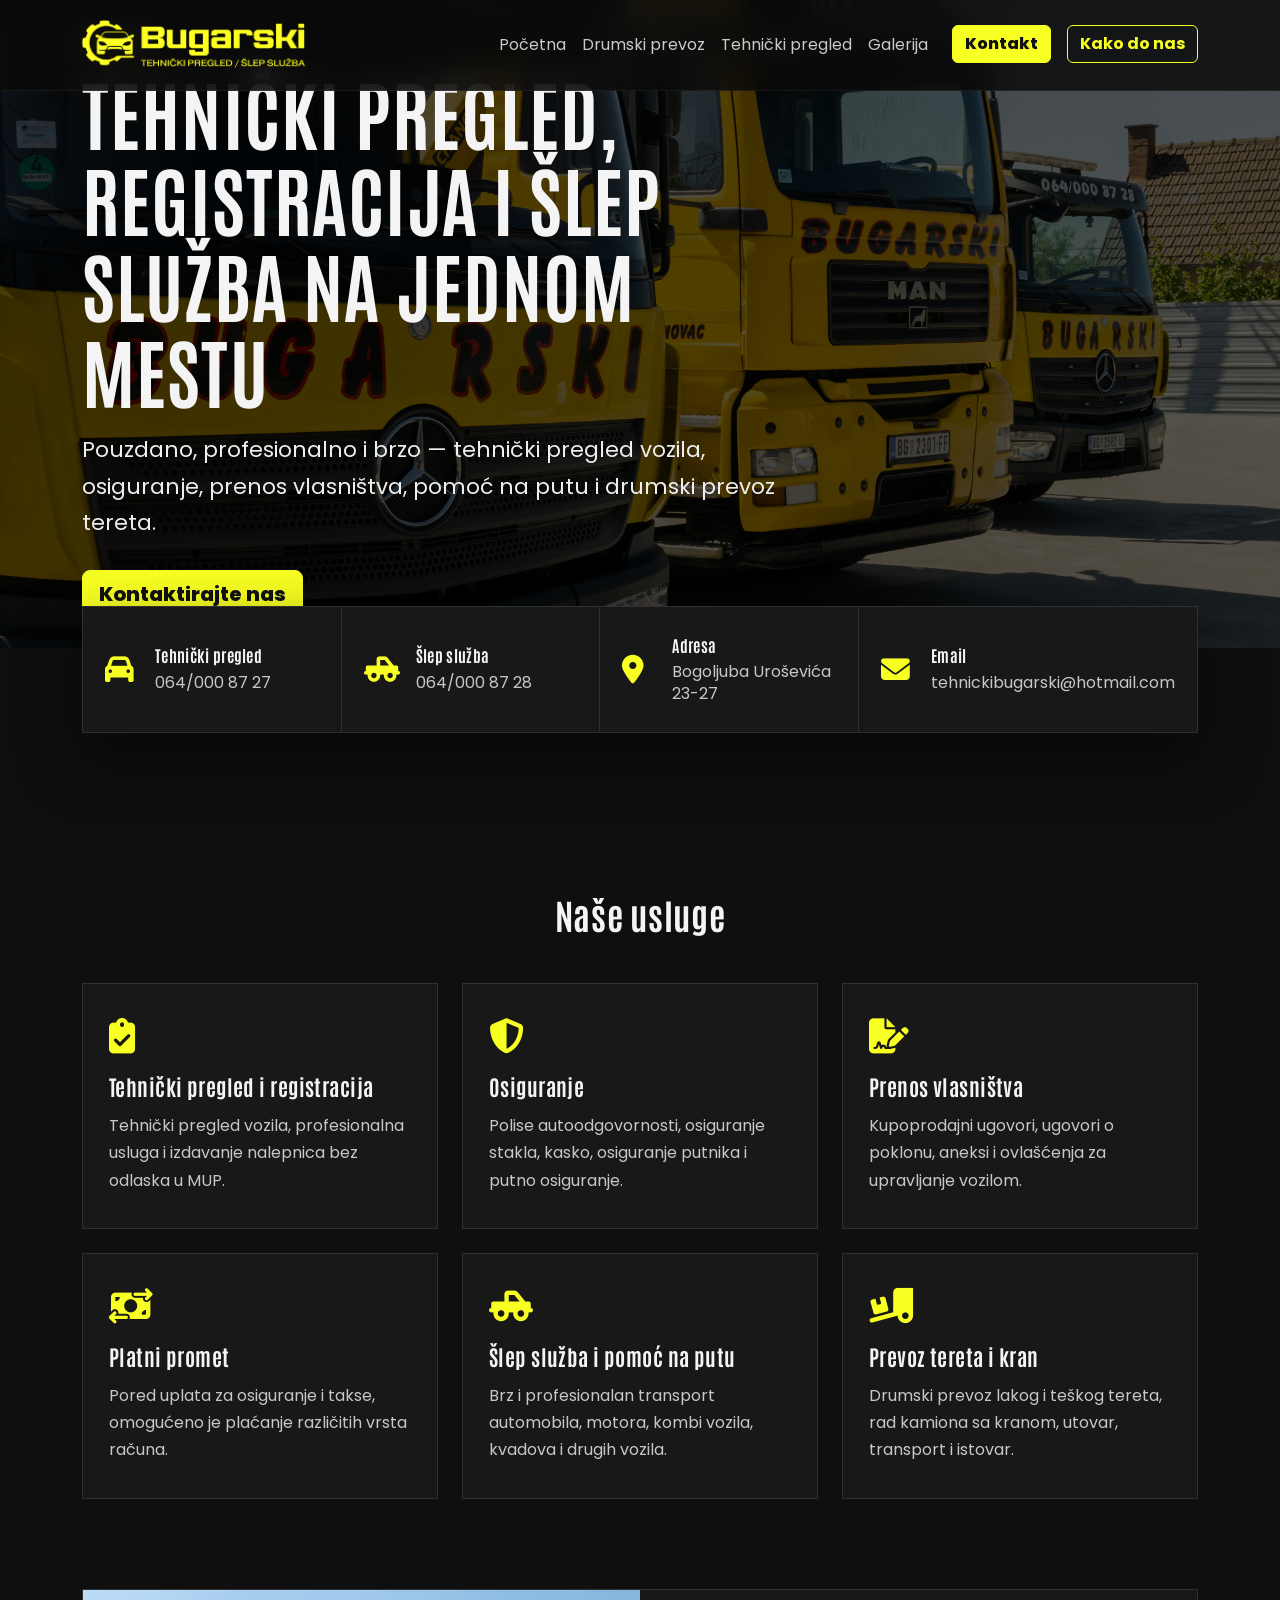
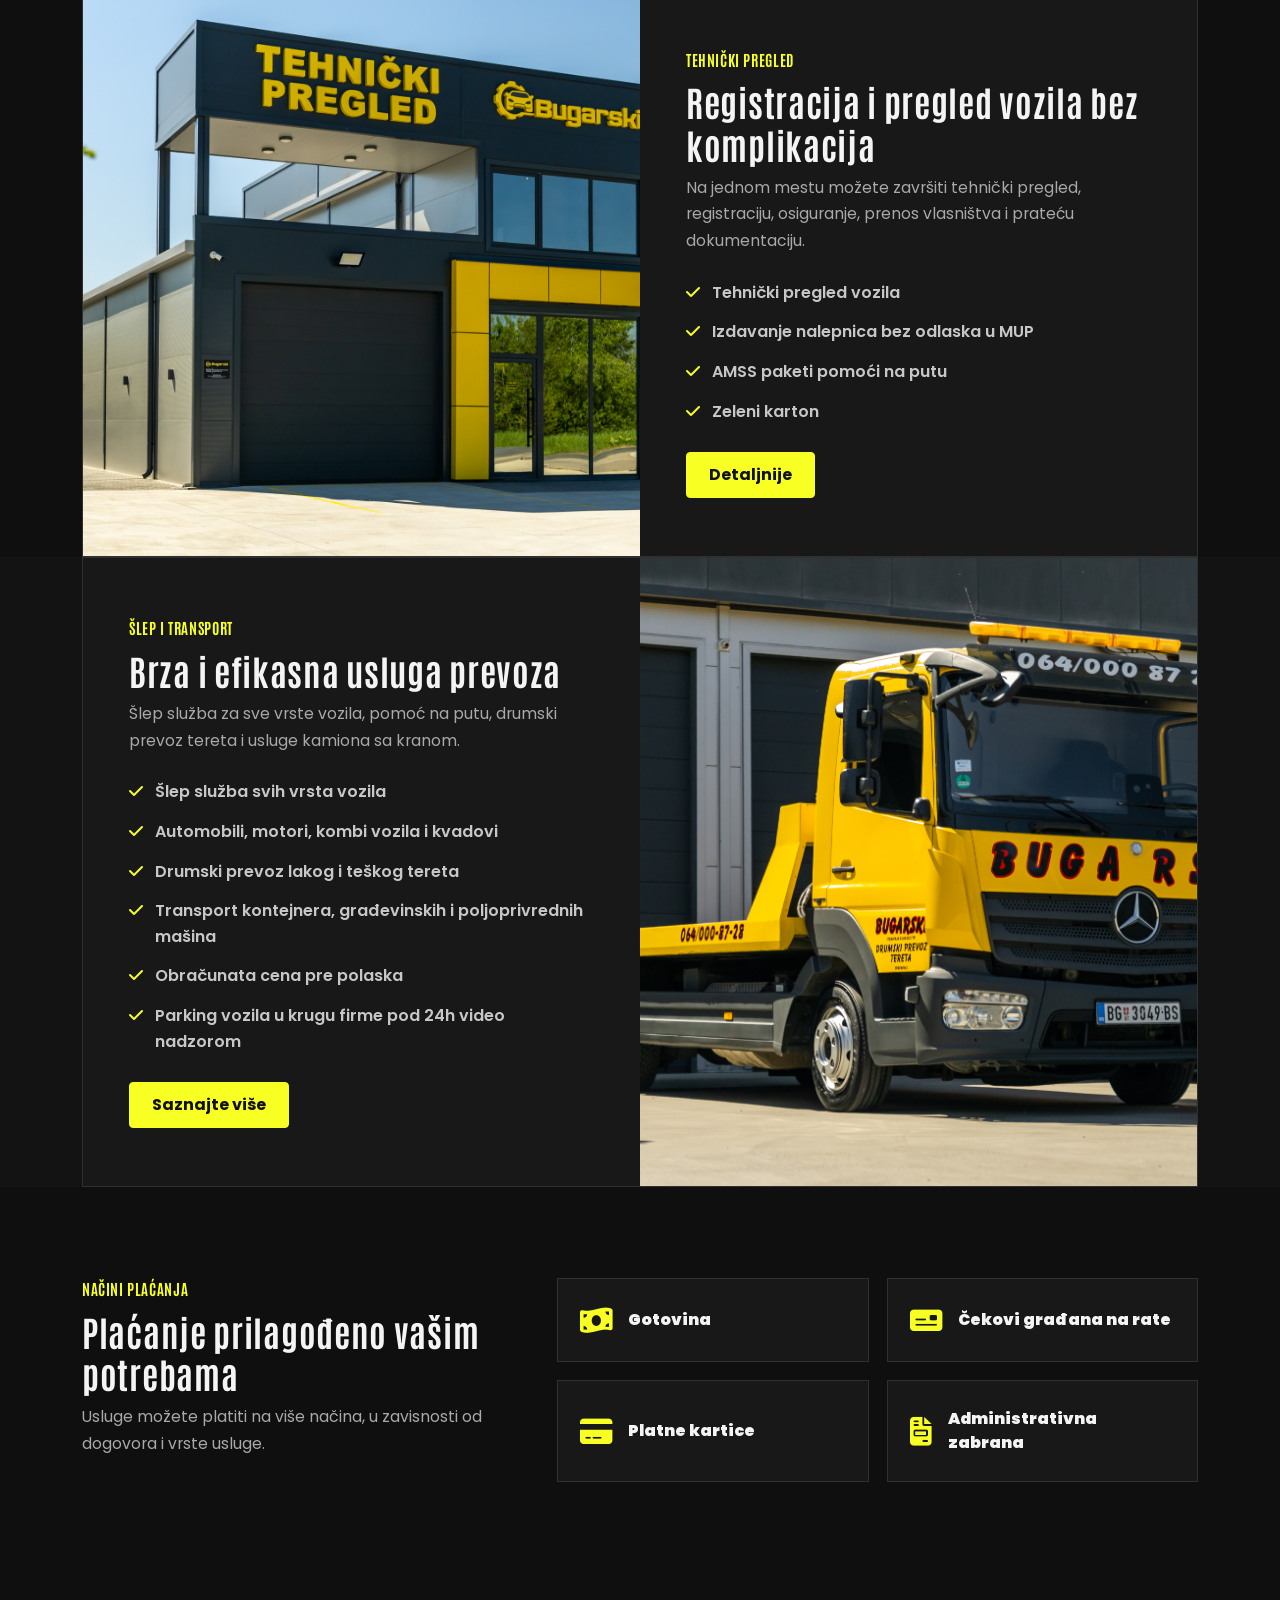
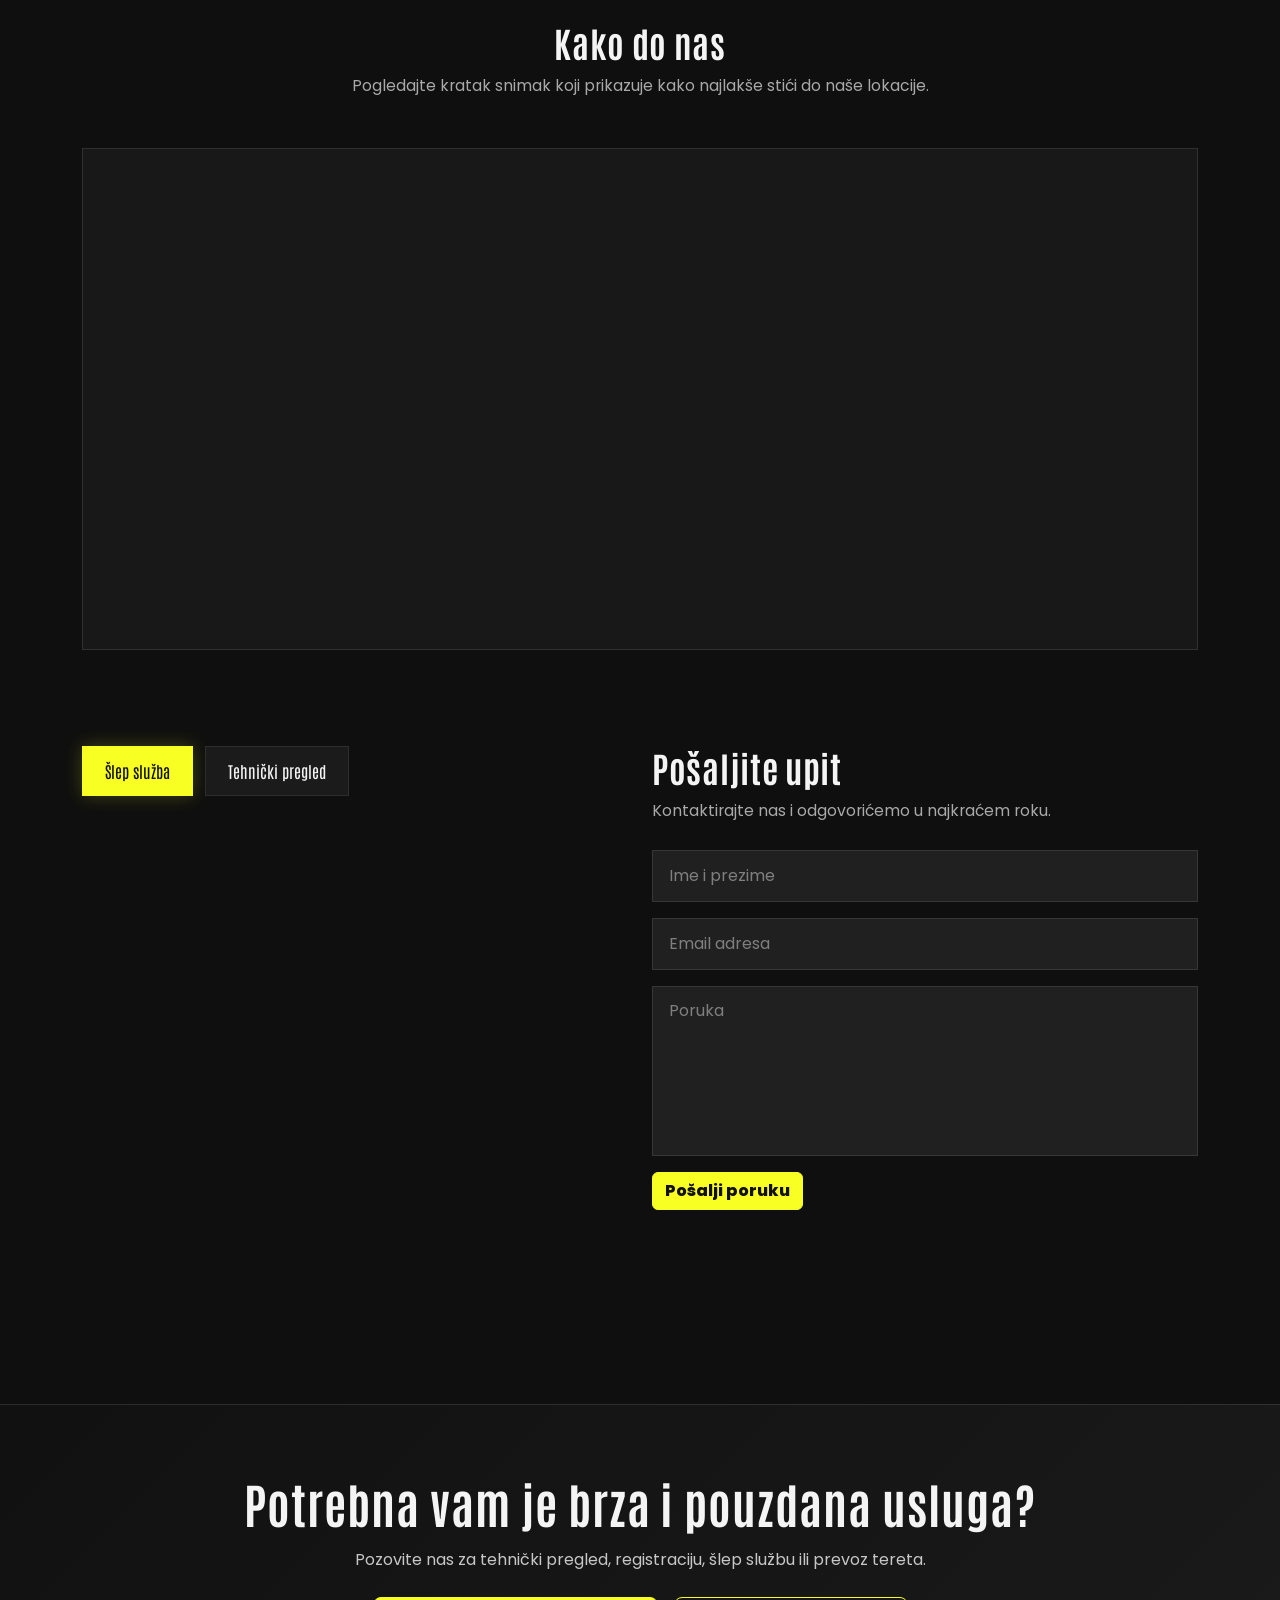
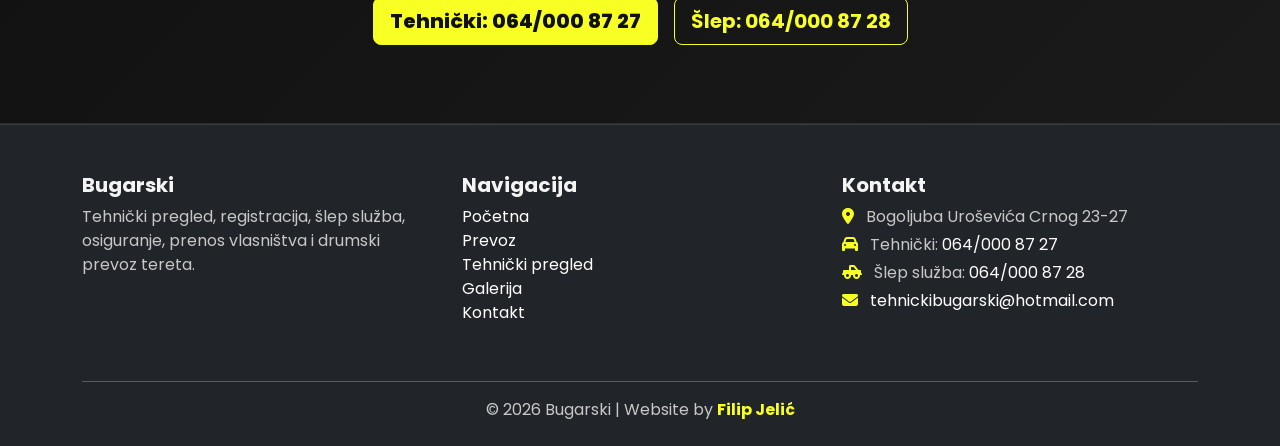
==== commit 46e41b12: "iframe changes, info changes" ====
--- a/index.html
+++ b/index.html
@@ -69,7 +69,7 @@
           <i class="fa-solid fa-location-dot"></i>
           <div>
             <span>Adresa</span>
-            <p>Bogoljuba Uroševića Crnog 27</p>
+            <p>Bogoljuba Uroševića 23-27</p>
           </div>
         </div>
 
@@ -87,11 +87,7 @@
   <section class="services-overview-section">
     <div class="container">
       <div class="text-center mb-5" data-aos="fade-up">
-        <span class="section-kicker">Naše usluge</span>
-        <h2 class="section-title">Sve za vozilo, prevoz i dokumentaciju</h2>
-        <p class="section-subtitle">
-          Od tehničkog pregleda i registracije, do šlep službe, prevoza tereta i pomoći na putu.
-        </p>
+        <h2 class="section-title">Naše usluge</h2>
       </div>
 
       <div class="row g-4">
@@ -99,7 +95,7 @@
           <div class="service-card">
             <i class="fa-solid fa-clipboard-check"></i>
             <h3>Tehnički pregled i registracija</h3>
-            <p>Tehnički pregled vozila, profesionalna usluga i izdavanje nalepnica pre odlaska u MUP.</p>
+            <p>Tehnički pregled vozila, profesionalna usluga i izdavanje nalepnica bez odlaska u MUP.</p>
           </div>
         </div>
 
@@ -164,10 +160,9 @@
 
           <ul class="feature-list">
             <li><i class="fa-solid fa-check"></i> Tehnički pregled vozila</li>
-            <li><i class="fa-solid fa-check"></i> Izdavanje nalepnica pre odlaska u MUP</li>
+            <li><i class="fa-solid fa-check"></i> Izdavanje nalepnica bez odlaska u MUP</li>
             <li><i class="fa-solid fa-check"></i> AMSS paketi pomoći na putu</li>
             <li><i class="fa-solid fa-check"></i> Zeleni karton</li>
-            <li><i class="fa-solid fa-check"></i> Parking vozila u krugu firme pod 24h video nadzorom</li>
           </ul>
 
           <a href="tehnicki-pregled.html" class="btn btn-warning service-btn">Detaljnije</a>
@@ -194,6 +189,7 @@
             <li><i class="fa-solid fa-check"></i> Drumski prevoz lakog i teškog tereta</li>
             <li><i class="fa-solid fa-check"></i> Transport kontejnera, građevinskih i poljoprivrednih mašina</li>
             <li><i class="fa-solid fa-check"></i> Obračunata cena pre polaska</li>
+            <li><i class="fa-solid fa-check"></i> Parking vozila u krugu firme pod 24h video nadzorom</li>
           </ul>
 
           <a href="prevoz.html" class="btn btn-warning service-btn">Saznajte više</a>
@@ -269,16 +265,50 @@
   <div class="container">
     <div class="row g-4">
       <div class="col-lg-6">
-        <div class="map-wrapper">
-         <iframe
+        <!-- <div class="map-wrapper">
+         
+       
+        </div> -->
+        <div class="map-switcher">
+
+    <button class="map-tab active"
+            data-map="slep">
+        Šlep služba
+    </button>
+
+    <button class="map-tab"
+            data-map="tehnicki">
+        Tehnički pregled
+    </button>
+
+</div>
+
+<div class="map-holder">
+
+     <iframe 
+            id="tehnickiMap"
+            class="mx-md-2 map-frame"
+            src="https://www.google.com/maps/embed?pb=!1m18!1m12!1m3!1d1201.2332784378168!2d20.177106198931202!3d44.66687808274728!2m3!1f0!2f0!3f0!3m2!1i1024!2i768!4f13.1!3m3!1m2!1s0x475a15f87cff6613%3A0xa083ea81088a7ff0!2sTehni%C4%8Dki%20pregled%20Bugarski!5e1!3m2!1ssr!2srs!4v1778875223022!5m2!1ssr!2srs" 
+            width="50%"
+            height="450" 
+            style="border:0;" 
+            allowfullscreen="" 
+            loading="lazy" 
+            referrerpolicy="no-referrer-when-downgrade">
+        </iframe>
+
+    <iframe
+            id="slepMap"
+            class="mx-md-2 map-frame active"
             src="https://www.google.com/maps/embed?pb=!1m18!1m12!1m3!1d3580.2215792329903!2d20.17304399158595!3d44.667032511693094!2m3!1f0!2f0!3f0!3m2!1i1024!2i768!4f13.1!3m3!1m2!1s0x475a14f3e037659f%3A0x77e1674771a4e9b5!2sSlep%20sluzba%20Bugarski%20Obrenovac!5e1!3m2!1ssr!2srs!4v1778606365819!5m2!1ssr!2srs"
-            width="100%"
-            height="400"
+            width="50%"
+            height="450"
             style="border:0;"
             allowfullscreen=""
             loading="lazy">
         </iframe>
-        </div>
+
+</div>
       </div>
 
       <div class="col-lg-6">
--- a/assets/css/style.css
+++ b/assets/css/style.css
@@ -71,6 +71,10 @@
   margin-bottom: 10px;
 }
 
+.icon-footer {
+  color: #F8FF22;
+}
+
 p,
 li {
   color: #c7c7c7;
@@ -890,11 +894,60 @@
   resize: none;
 }
 
+.map-wrapper {
+  display: flex;
+  justify-content: center;
+}
 .map-wrapper iframe {
   display: block;
-  width: 100%;
+  width: 50%;
   border-radius: 6px;
   filter: grayscale(0.28) contrast(1.08) brightness(0.88);
+}
+
+.map-switcher {
+  display: flex;
+  gap: 12px;
+  margin-bottom: 20px;
+}
+
+.map-tab {
+  background: #1b1b1b;
+  border: 1px solid rgba(255, 255, 255, 0.08);
+  color: #f4f4f4;
+  padding: 12px 22px;
+  font-family: "Antonio", sans-serif;
+  font-size: 1rem;
+  transition: all 0.25s ease;
+  cursor: pointer;
+}
+
+.map-tab:hover {
+  border-color: #F8FF22;
+  color: #F8FF22;
+}
+
+.map-tab.active {
+  background: #F8FF22;
+  color: #111;
+  border-color: #F8FF22;
+  box-shadow: 0 0 18px rgba(248, 255, 34, 0.22);
+}
+
+.map-holder {
+  position: relative;
+  min-height: 540px;
+}
+
+.map-frame {
+  width: 100%;
+  height: 540px;
+  border: none;
+  display: none;
+}
+
+.map-frame.active {
+  display: block;
 }
 
 .kontakt-info-section {
@@ -1329,6 +1382,9 @@
   .highlight-item {
     border-right: none;
   }
+  .map-wrapper iframe {
+    width: 100%;
+  }
 }
 @media (max-width: 575.98px) {
   .navbar-logo img {
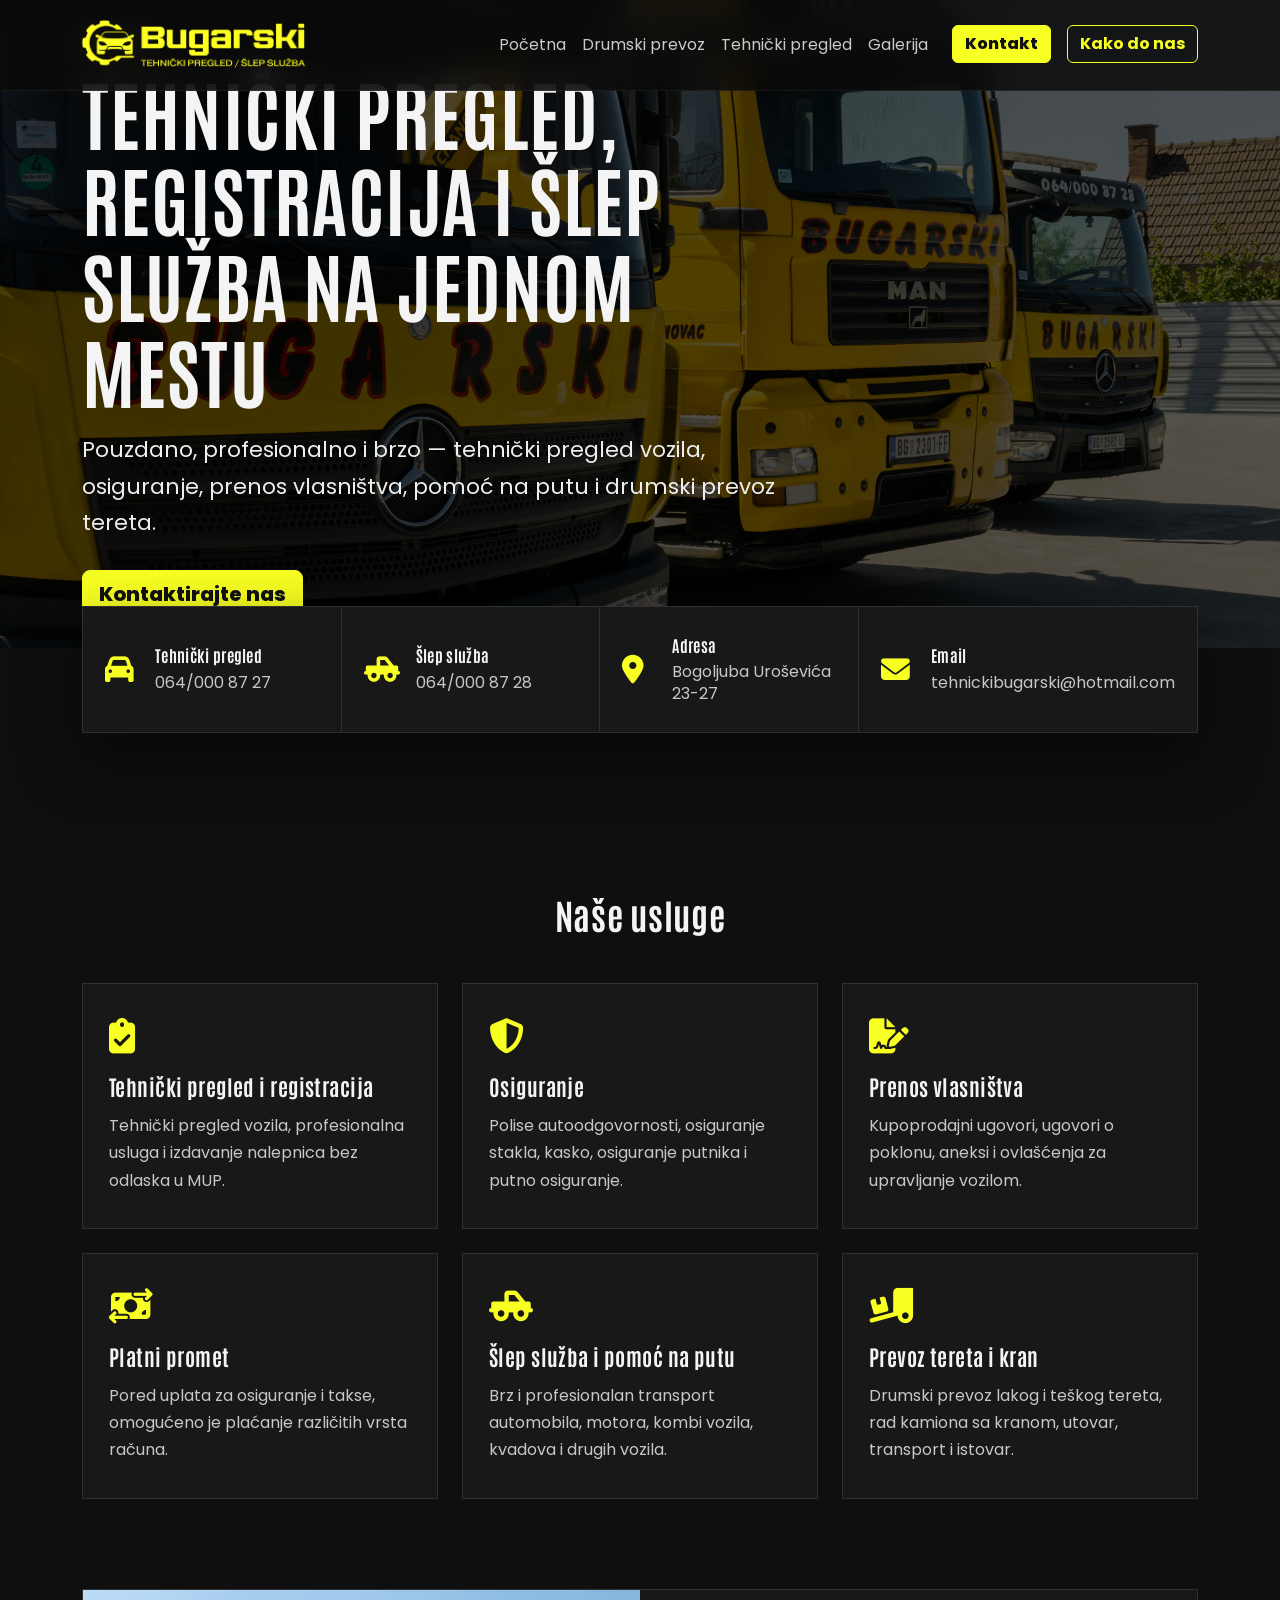
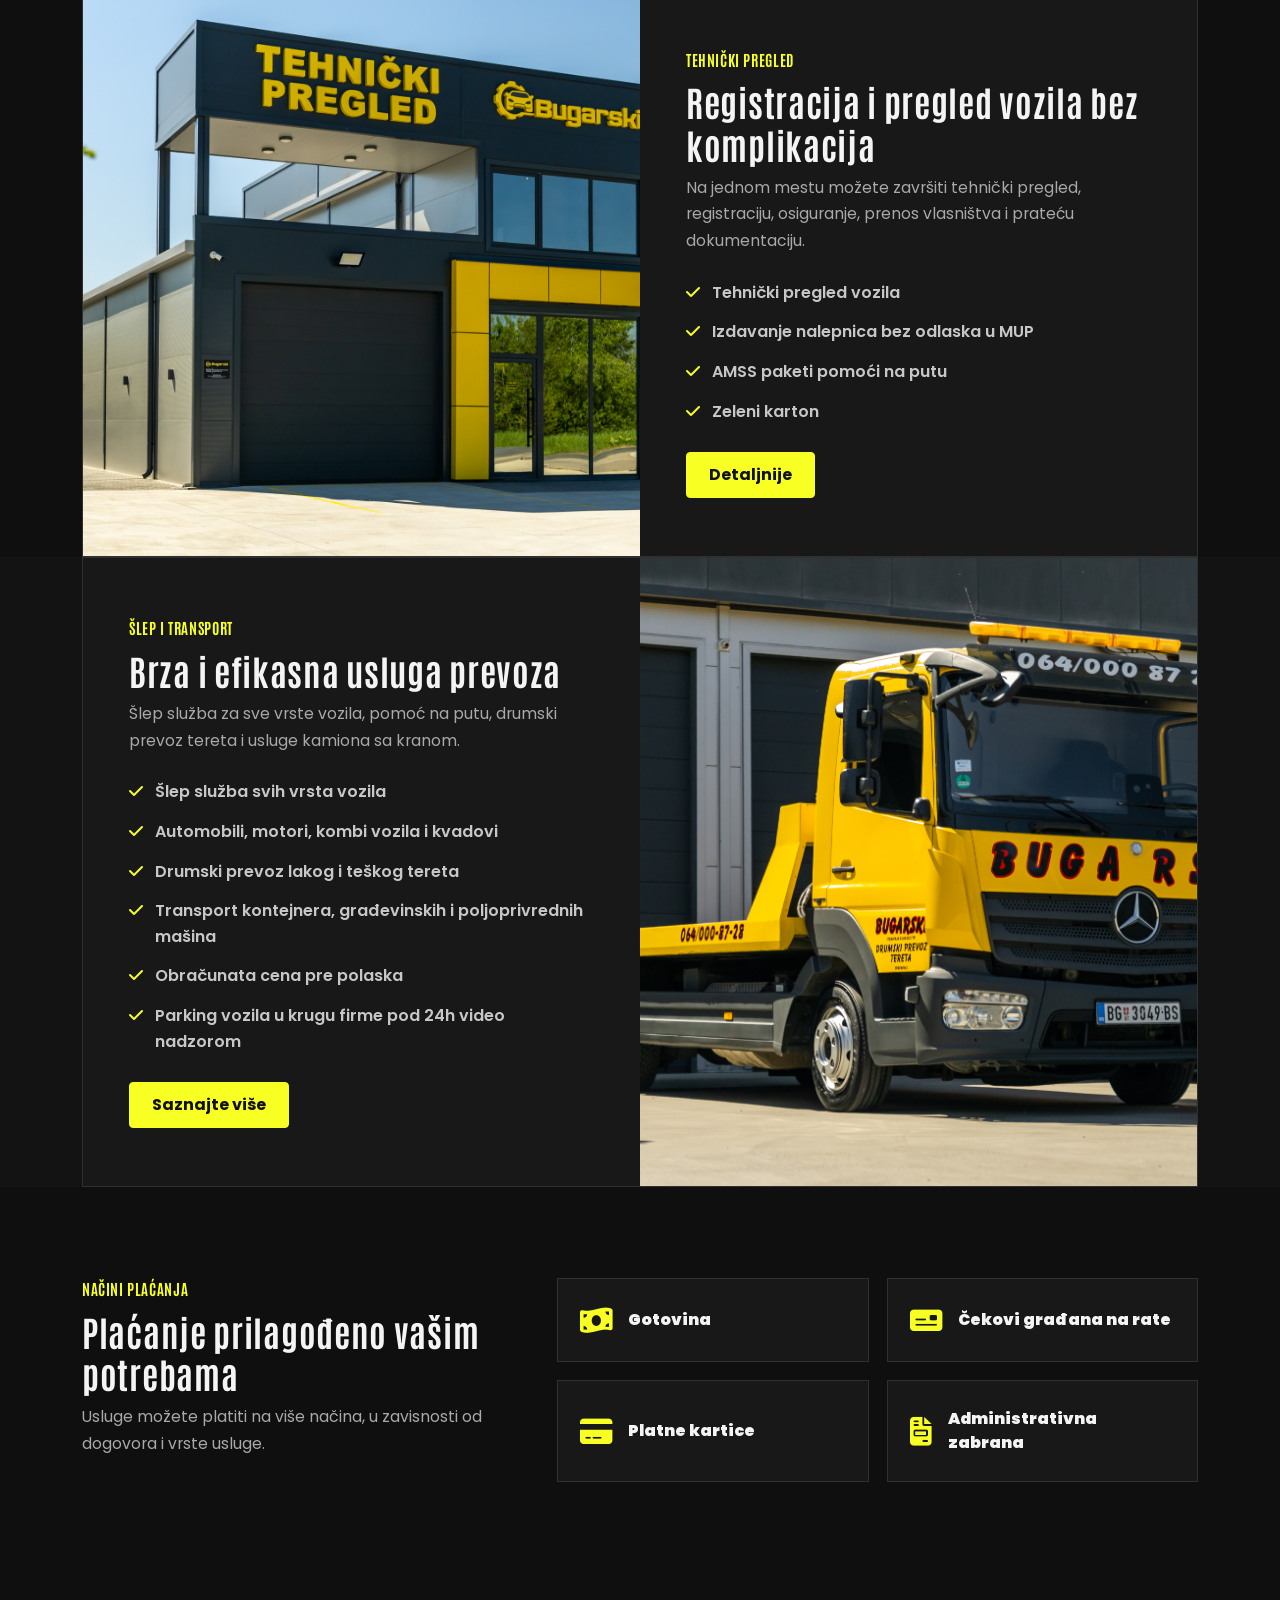
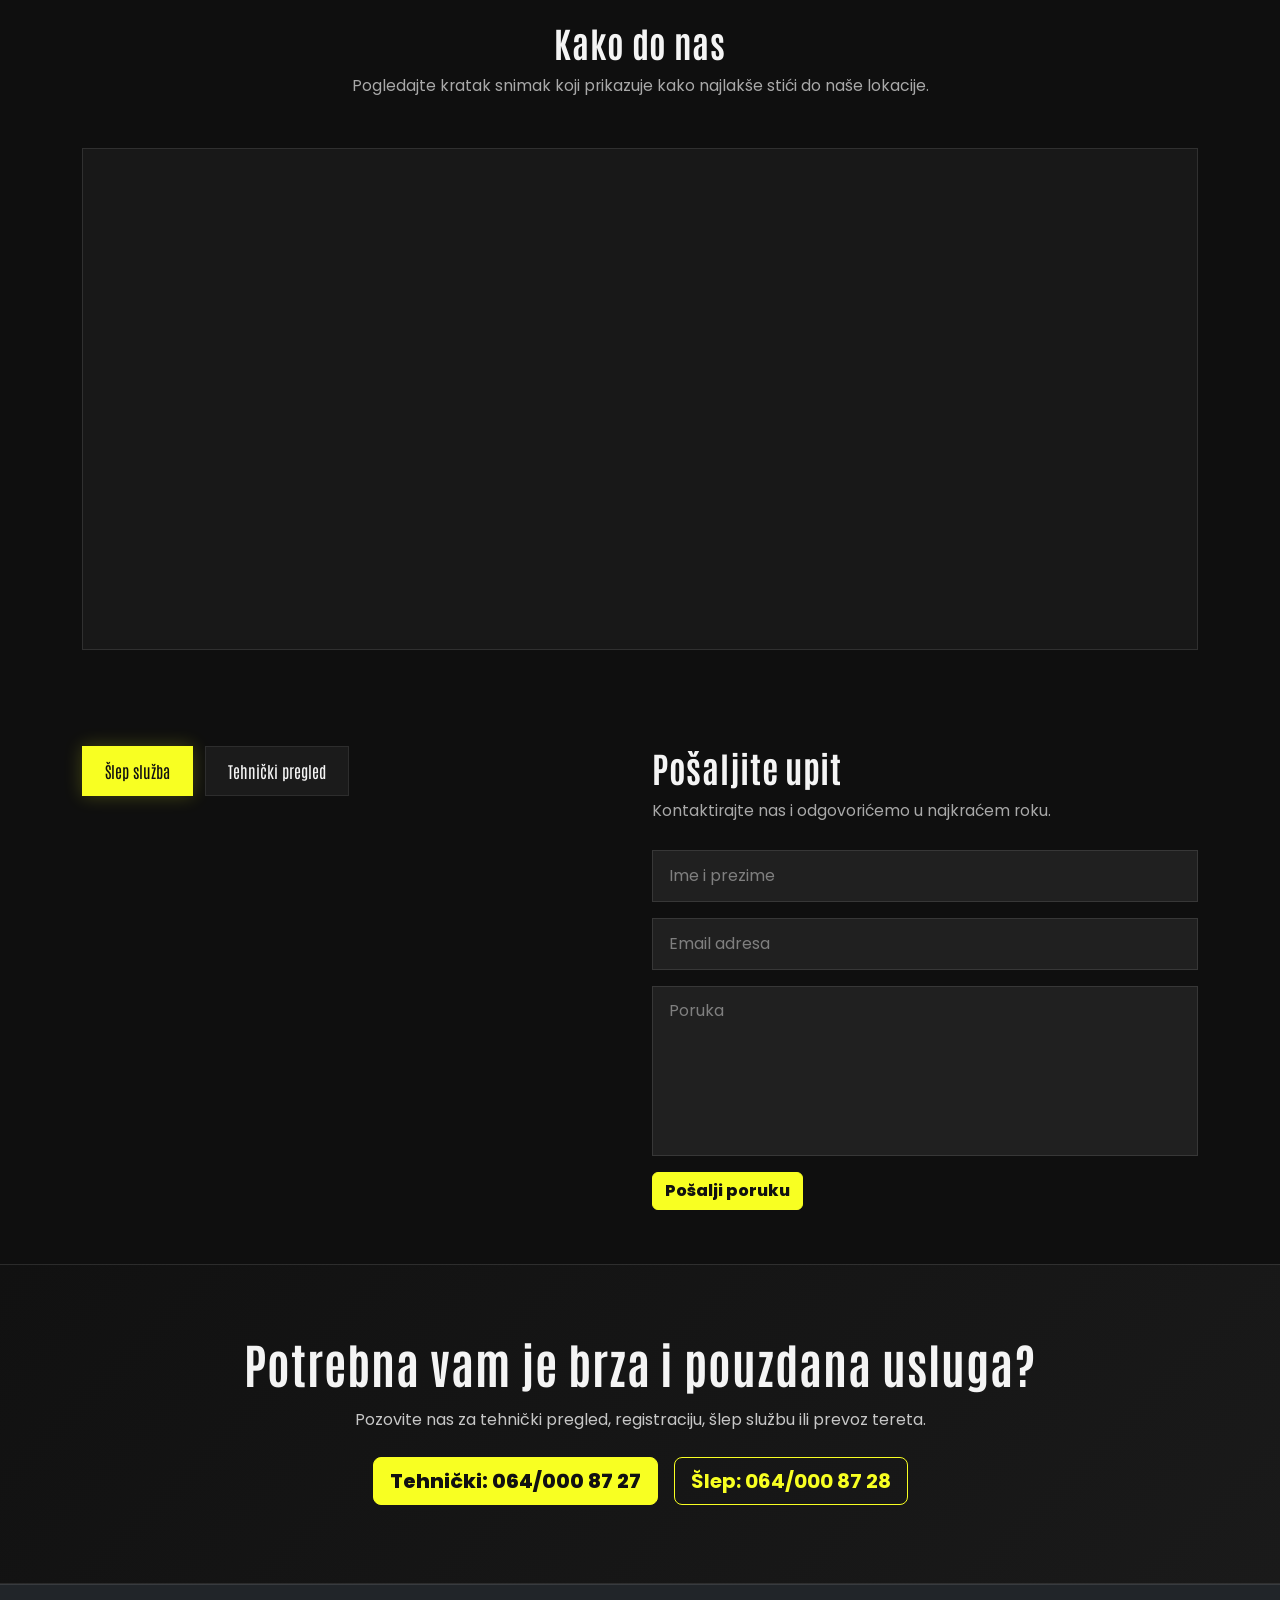
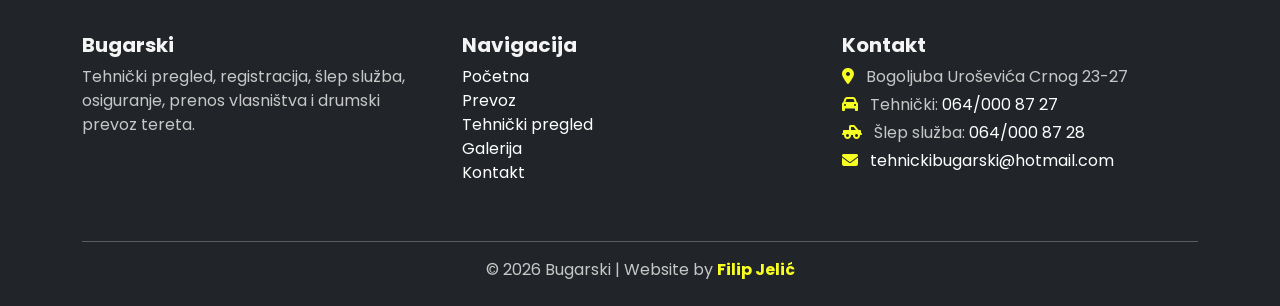
==== commit b1c710a9: "kontakt forma dopuna info" ====
--- a/index.html
+++ b/index.html
@@ -265,10 +265,7 @@
   <div class="container">
     <div class="row g-4">
       <div class="col-lg-6">
-        <!-- <div class="map-wrapper">
-         
-       
-        </div> -->
+
         <div class="map-switcher">
 
     <button class="map-tab active"
@@ -290,7 +287,7 @@
             class="mx-md-2 map-frame"
             src="https://www.google.com/maps/embed?pb=!1m18!1m12!1m3!1d1201.2332784378168!2d20.177106198931202!3d44.66687808274728!2m3!1f0!2f0!3f0!3m2!1i1024!2i768!4f13.1!3m3!1m2!1s0x475a15f87cff6613%3A0xa083ea81088a7ff0!2sTehni%C4%8Dki%20pregled%20Bugarski!5e1!3m2!1ssr!2srs!4v1778875223022!5m2!1ssr!2srs" 
             width="50%"
-            height="450" 
+            height="300" 
             style="border:0;" 
             allowfullscreen="" 
             loading="lazy" 
@@ -302,7 +299,7 @@
             class="mx-md-2 map-frame active"
             src="https://www.google.com/maps/embed?pb=!1m18!1m12!1m3!1d3580.2215792329903!2d20.17304399158595!3d44.667032511693094!2m3!1f0!2f0!3f0!3m2!1i1024!2i768!4f13.1!3m3!1m2!1s0x475a14f3e037659f%3A0x77e1674771a4e9b5!2sSlep%20sluzba%20Bugarski%20Obrenovac!5e1!3m2!1ssr!2srs!4v1778606365819!5m2!1ssr!2srs"
             width="50%"
-            height="450"
+            height="300"
             style="border:0;"
             allowfullscreen=""
             loading="lazy">
--- a/assets/css/style.css
+++ b/assets/css/style.css
@@ -936,12 +936,12 @@
 
 .map-holder {
   position: relative;
-  min-height: 540px;
+  min-height: 400px;
 }
 
 .map-frame {
   width: 100%;
-  height: 540px;
+  height: 400px;
   border: none;
   display: none;
 }
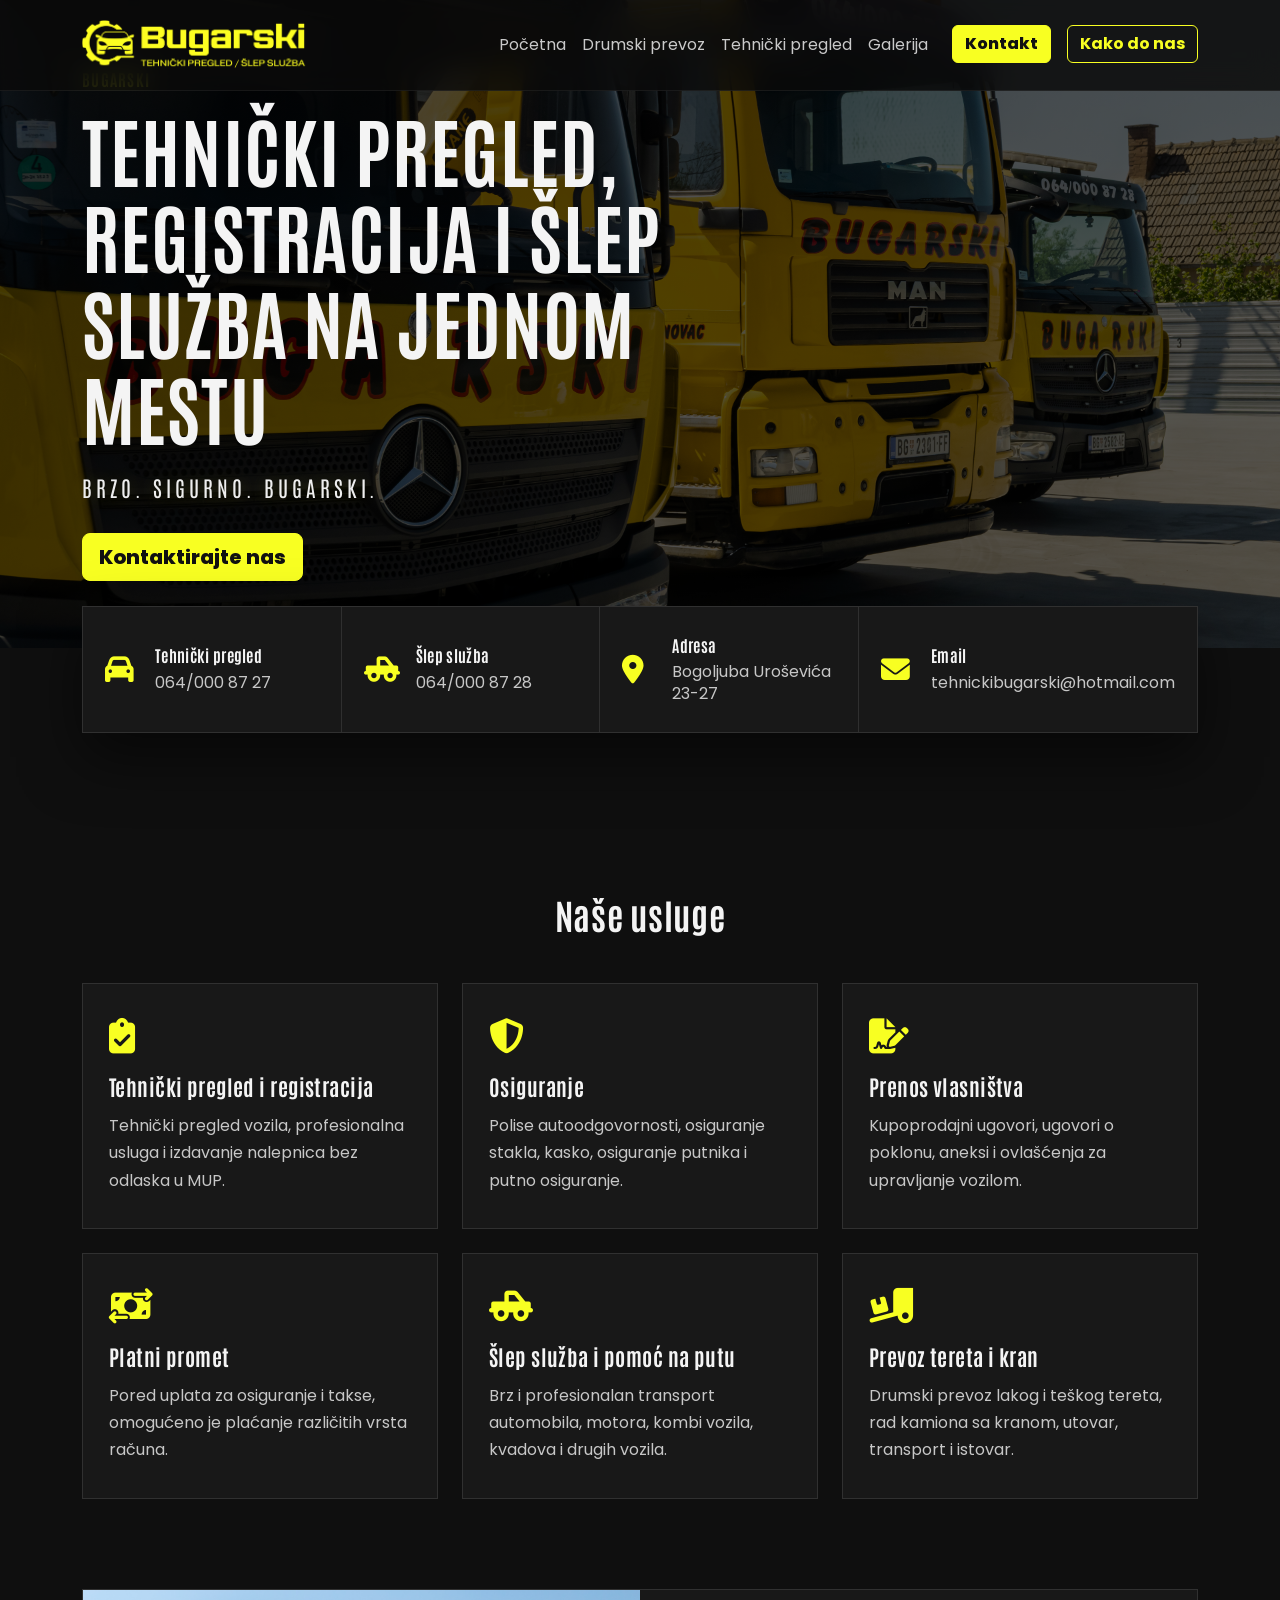
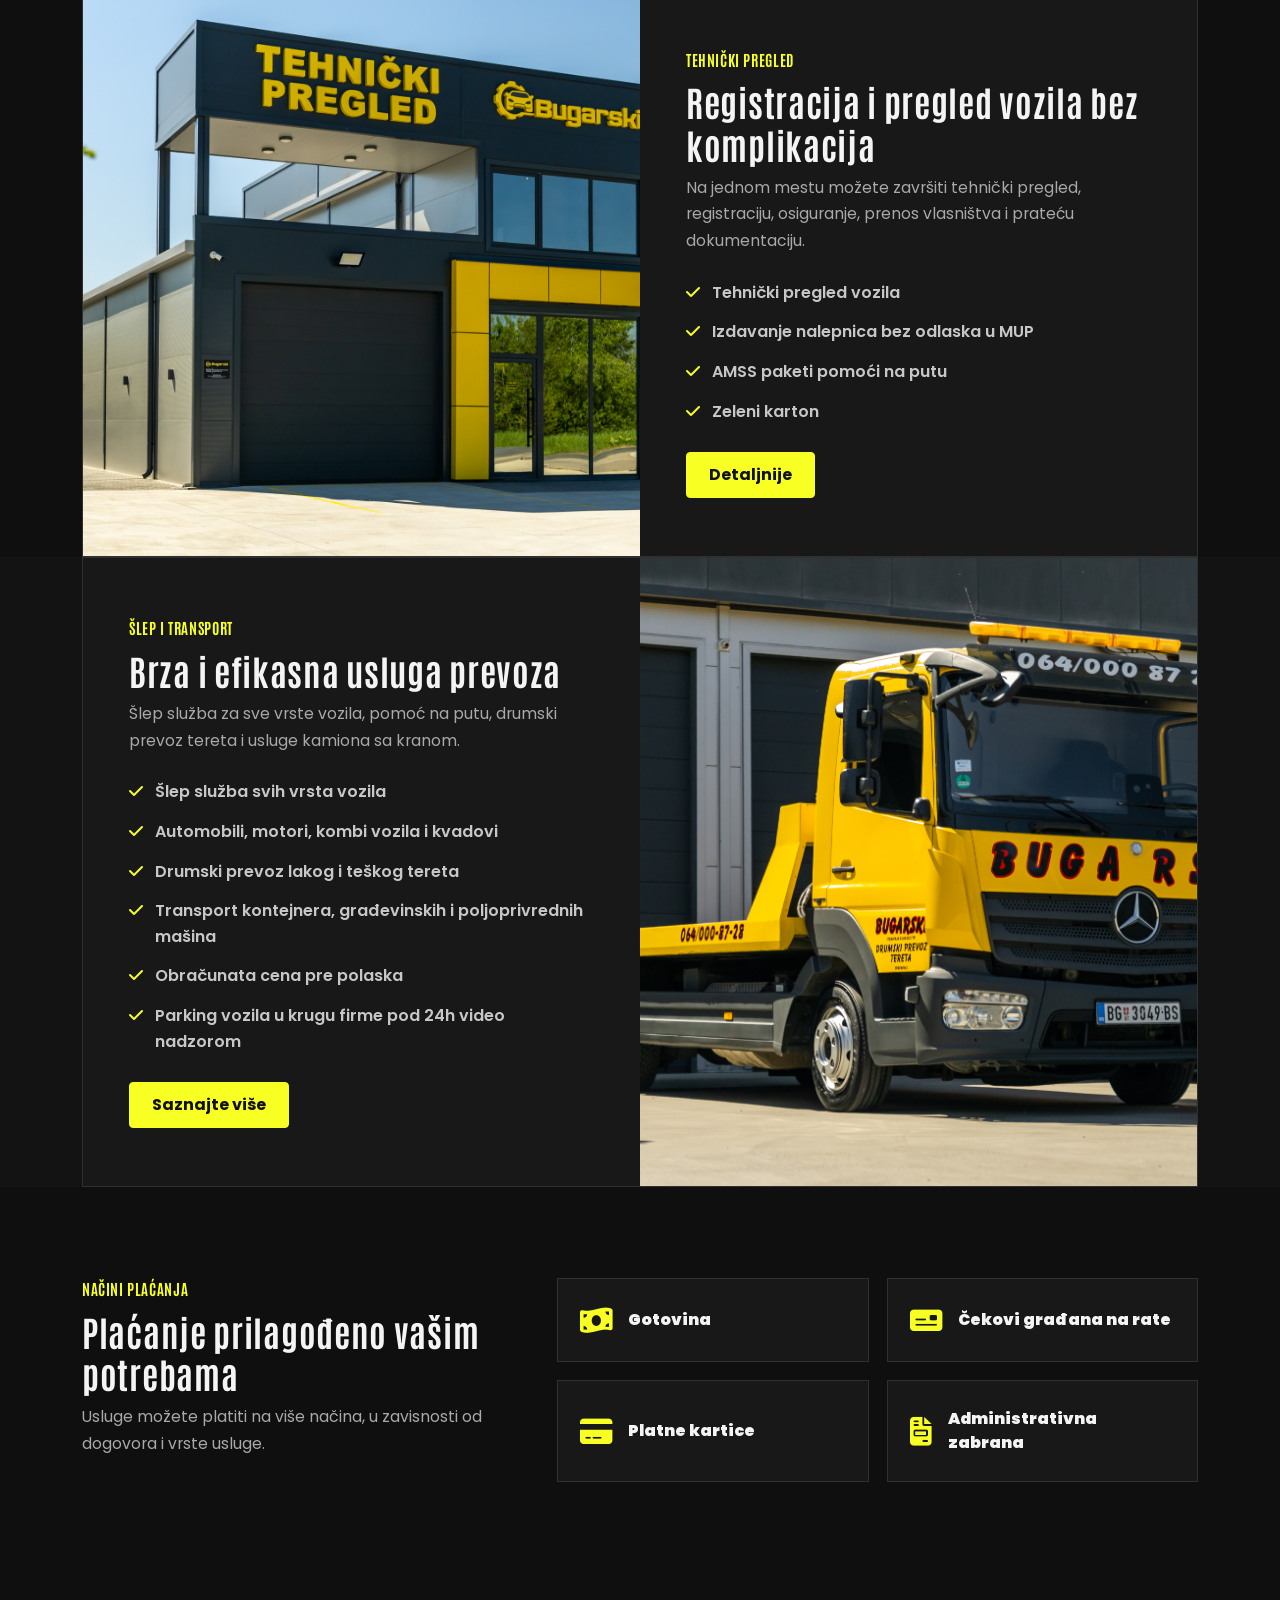
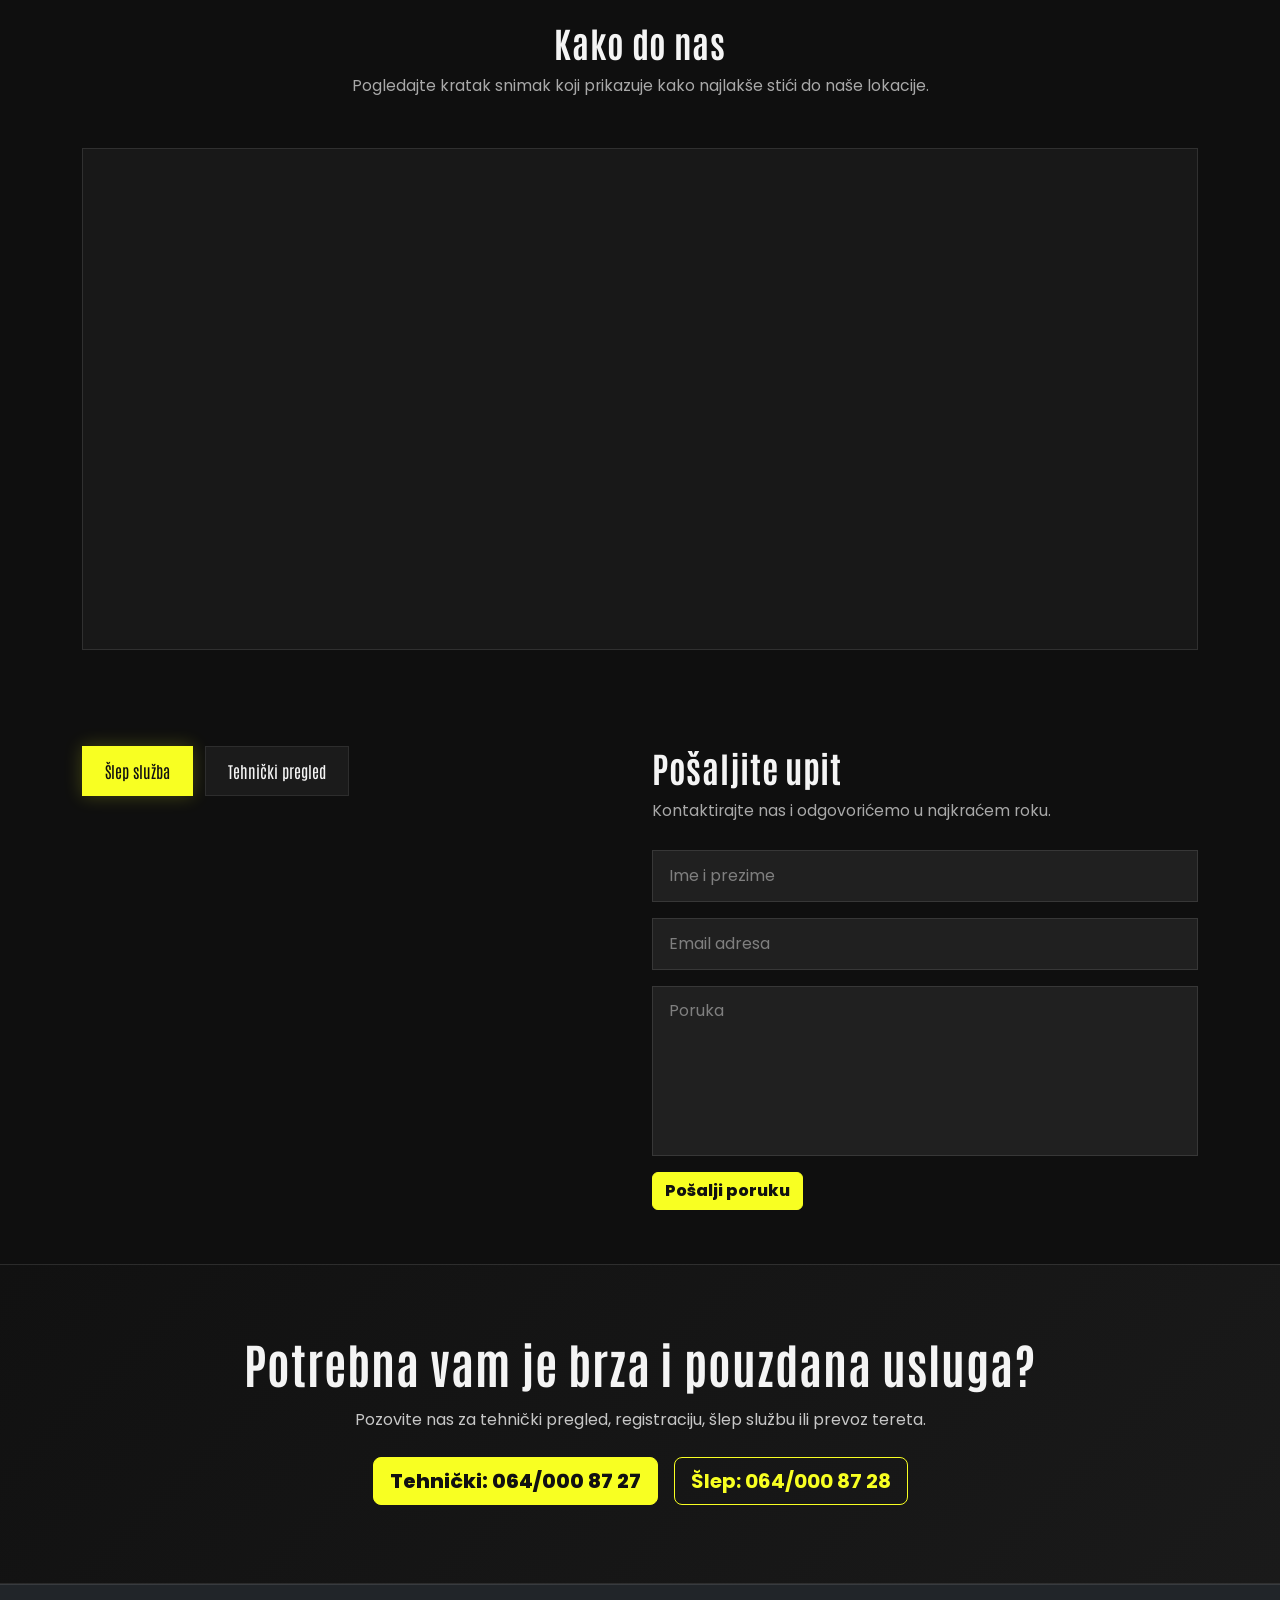
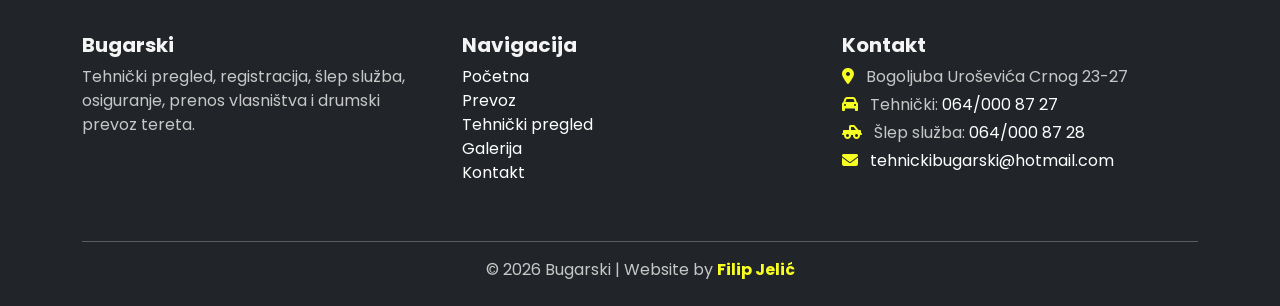
==== commit f75e027c: "slogan" ====
--- a/index.html
+++ b/index.html
@@ -33,9 +33,8 @@
 
           <h1>Tehnički pregled, registracija i šlep služba na jednom mestu</h1>
 
-          <p>
-            Pouzdano, profesionalno i brzo — tehnički pregled vozila, osiguranje,
-            prenos vlasništva, pomoć na putu i drumski prevoz tereta.
+          <p class="hero-slogan">
+              Brzo. Sigurno. Bugarski.
           </p>
 
           <div class="hero-actions">
--- a/assets/css/style.css
+++ b/assets/css/style.css
@@ -960,6 +960,17 @@
   z-index: 3;
 }
 
+.hero-slogan {
+  font-family: "Antonio", sans-serif;
+  font-size: clamp(1.1rem, 2vw, 1.6rem);
+  text-transform: uppercase;
+  letter-spacing: 0.18em;
+  color: #F8FF22;
+  margin-top: 12px;
+  margin-bottom: 26px;
+  text-shadow: 0 0 18px rgba(248, 255, 34, 0.18);
+}
+
 .kontakt-info-box {
   background: #181818;
   border: 1px solid rgba(255, 255, 255, 0.1);
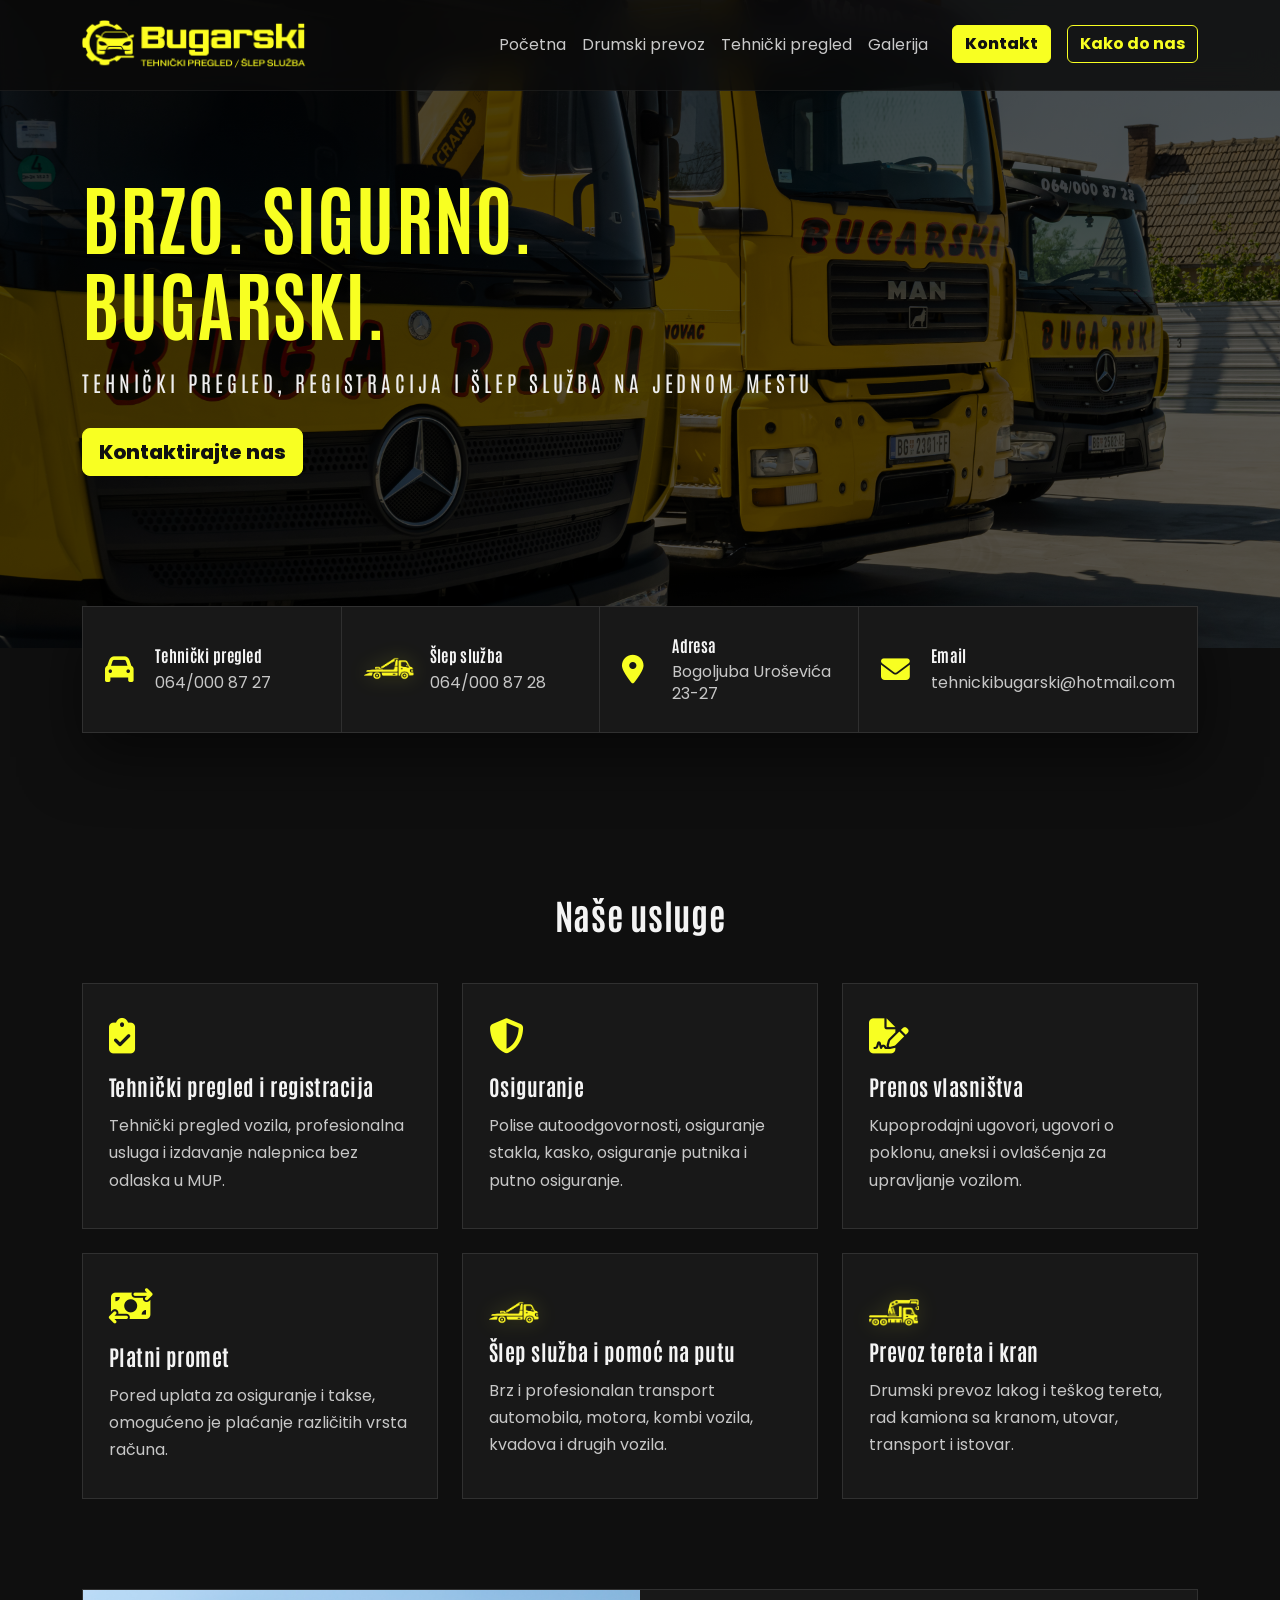
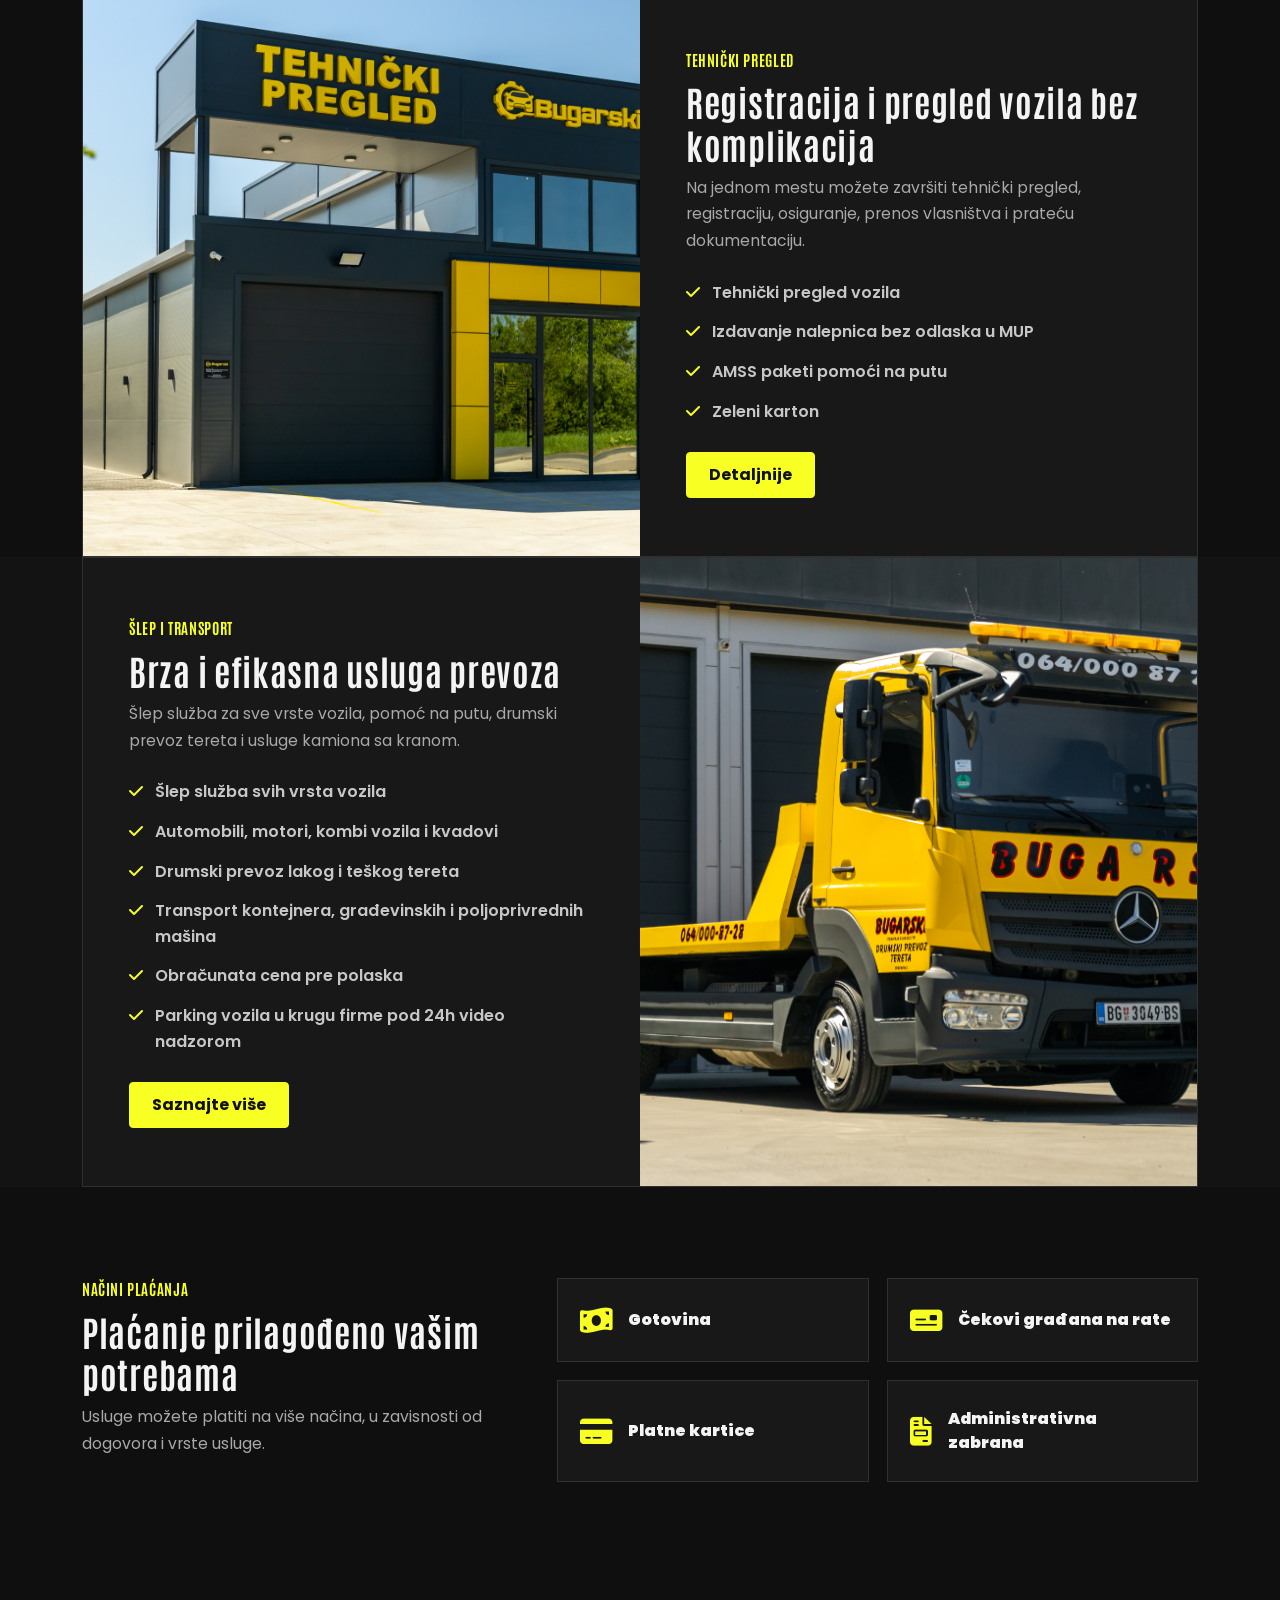
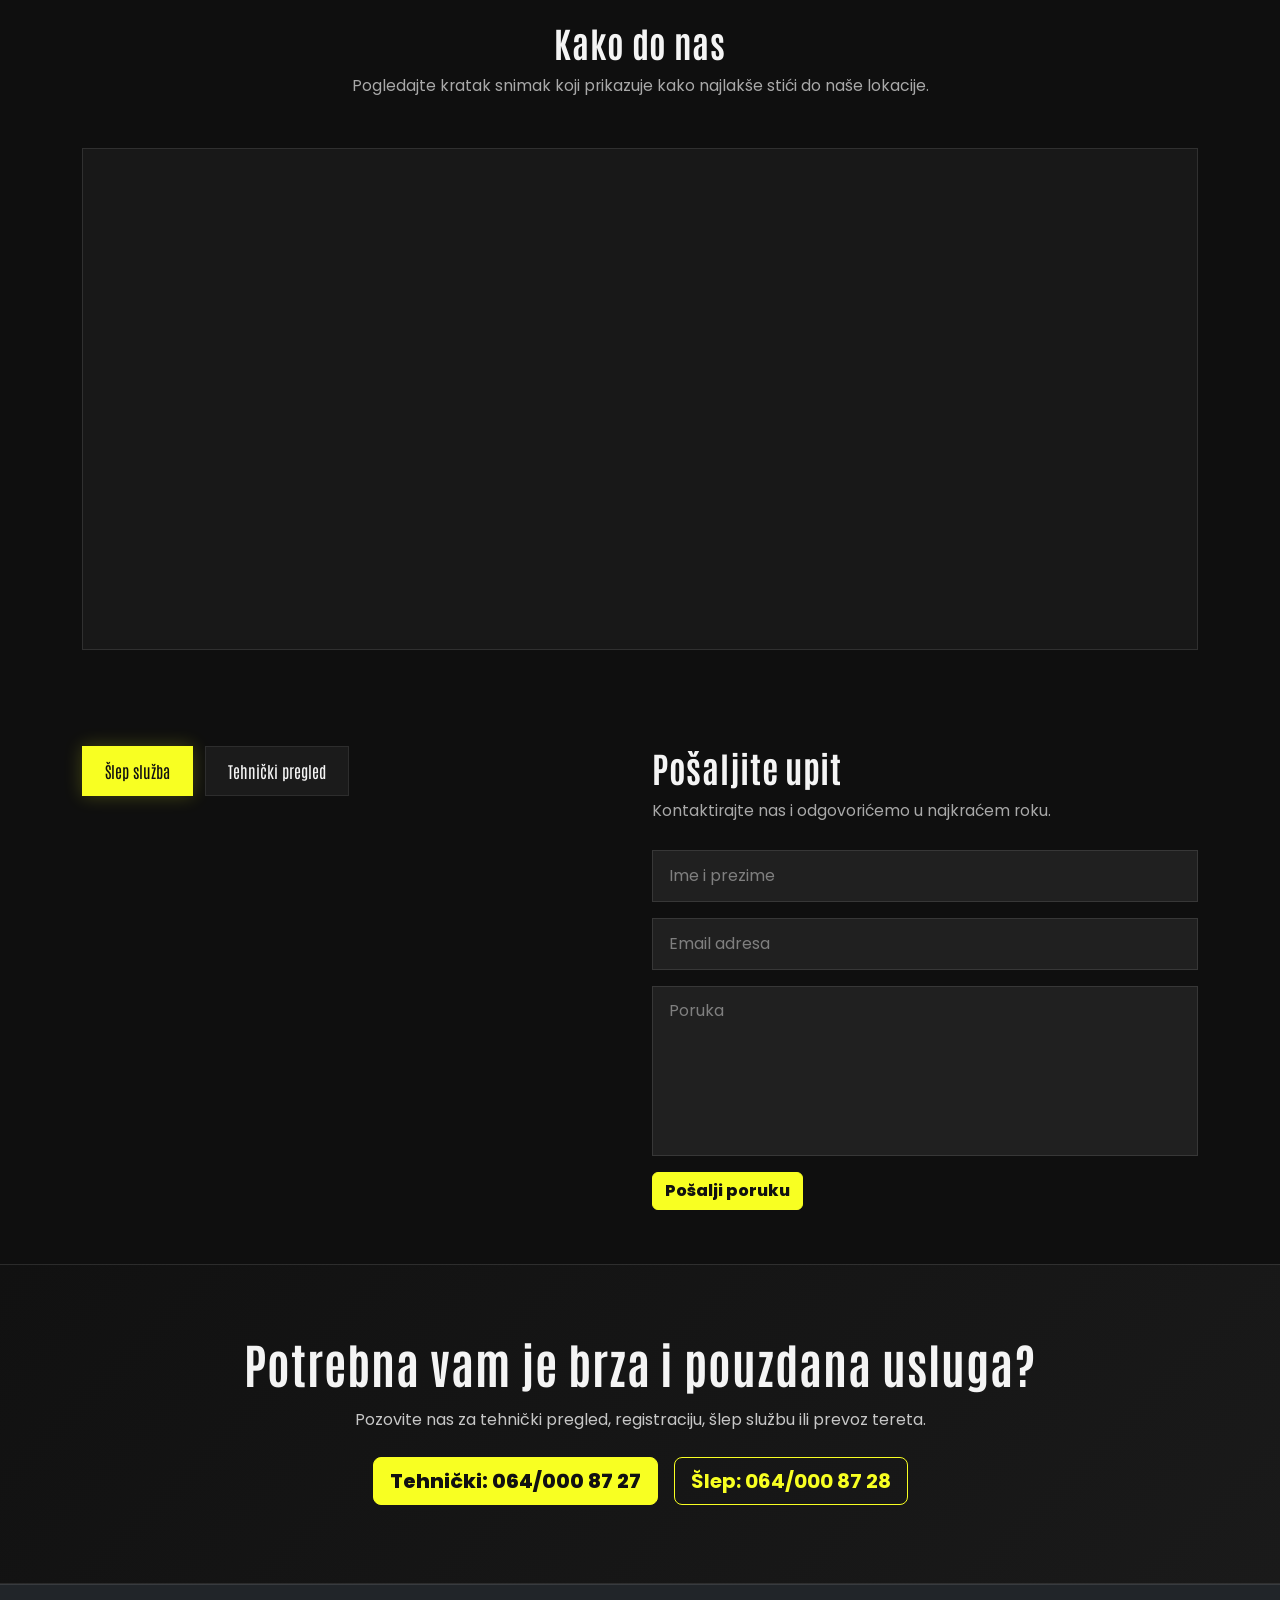
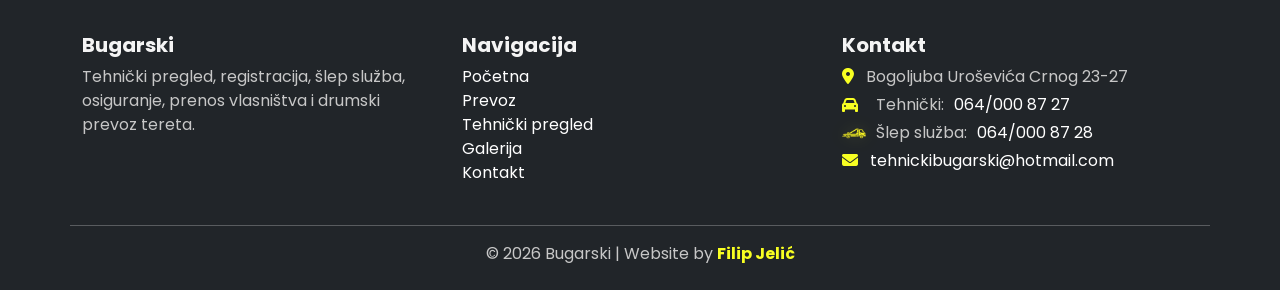
==== commit d6315197: "img and ctext sort" ====
--- a/index.html
+++ b/index.html
@@ -29,12 +29,11 @@
     <div class="container">
       <div class="row align-items-center min-vh-70">
         <div class="col-lg-8 text-white">
-          <span class="hero-kicker">Bugarski</span>
-
-          <h1>Tehnički pregled, registracija i šlep služba na jednom mestu</h1>
+
+          <h1 class="text-yellow">Brzo. Sigurno. Bugarski.</h1>
 
           <p class="hero-slogan">
-              Brzo. Sigurno. Bugarski.
+            Tehnički pregled, registracija i šlep služba na jednom mestu  
           </p>
 
           <div class="hero-actions">
@@ -57,7 +56,7 @@
         </div>
 
         <div class="quick-contact-item">
-          <i class="fa-solid fa-truck-pickup"></i>
+          <img src="assets/img/tow-truck.png" alt="Šlep vozila" class="custom-service-icon">
           <div>
             <span>Šlep služba</span>
             <a href="tel:+381640008728">064/000 87 28</a>
@@ -124,7 +123,7 @@
 
         <div class="col-md-6 col-lg-4" data-aos="fade-up" data-aos-delay="80">
           <div class="service-card">
-            <i class="fa-solid fa-truck-pickup"></i>
+            <img src="assets/img/tow-truck.png" alt="Šlep vozila" class="custom-service-icon">
             <h3>Šlep služba i pomoć na putu</h3>
             <p>Brz i profesionalan transport automobila, motora, kombi vozila, kvadova i drugih vozila.</p>
           </div>
@@ -132,7 +131,7 @@
 
         <div class="col-md-6 col-lg-4" data-aos="fade-up" data-aos-delay="160">
           <div class="service-card">
-            <i class="fa-solid fa-truck-ramp-box"></i>
+            <img src="assets/img/crane-truck.png" alt="Kamion sa kranom" class="custom-service-icon">
             <h3>Prevoz tereta i kran</h3>
             <p>Drumski prevoz lakog i teškog tereta, rad kamiona sa kranom, utovar, transport i istovar.</p>
           </div>
--- a/assets/css/style.css
+++ b/assets/css/style.css
@@ -46,6 +46,10 @@
   padding: 100px 0;
 }
 
+.text-yellow {
+  color: #F8FF22 !important;
+}
+
 .section-title {
   font-size: 2.2rem;
   font-weight: 800;
@@ -69,6 +73,21 @@
   text-transform: uppercase;
   letter-spacing: 0.04em;
   margin-bottom: 10px;
+}
+
+.footer-contact-row {
+  display: flex;
+  align-items: center;
+  gap: 10px;
+}
+
+.footer-custom-icon {
+  width: 24px;
+  height: 24px;
+  -o-object-fit: contain;
+     object-fit: contain;
+  flex-shrink: 0;
+  filter: drop-shadow(0 0 8px rgba(248, 255, 34, 0.18));
 }
 
 .icon-footer {
@@ -518,6 +537,28 @@
   line-height: 1.7;
 }
 
+.custom-service-icon {
+  width: 50px;
+  height: 50px;
+  -o-object-fit: contain;
+     object-fit: contain;
+  display: block;
+  filter: drop-shadow(0 0 10px rgba(248, 255, 34, 0.22));
+}
+
+.service-card:hover .custom-service-icon,
+.highlight-item:hover .custom-service-icon,
+.benefit-box:hover .custom-service-icon {
+  transform: translateY(-2px) scale(1.04);
+  filter: drop-shadow(0 0 16px rgba(248, 255, 34, 0.38));
+}
+
+.service-card .custom-service-icon,
+.highlight-item .custom-service-icon,
+.benefit-box .custom-service-icon {
+  transition: all 0.25s ease;
+}
+
 .split-feature-section {
   padding: 0;
   background: #0f0f0f;
@@ -651,6 +692,7 @@
 .highlight-item i {
   font-size: 2rem;
   color: #F8FF22;
+  padding: 9px 0px;
 }
 .highlight-item span {
   font-size: 1rem;
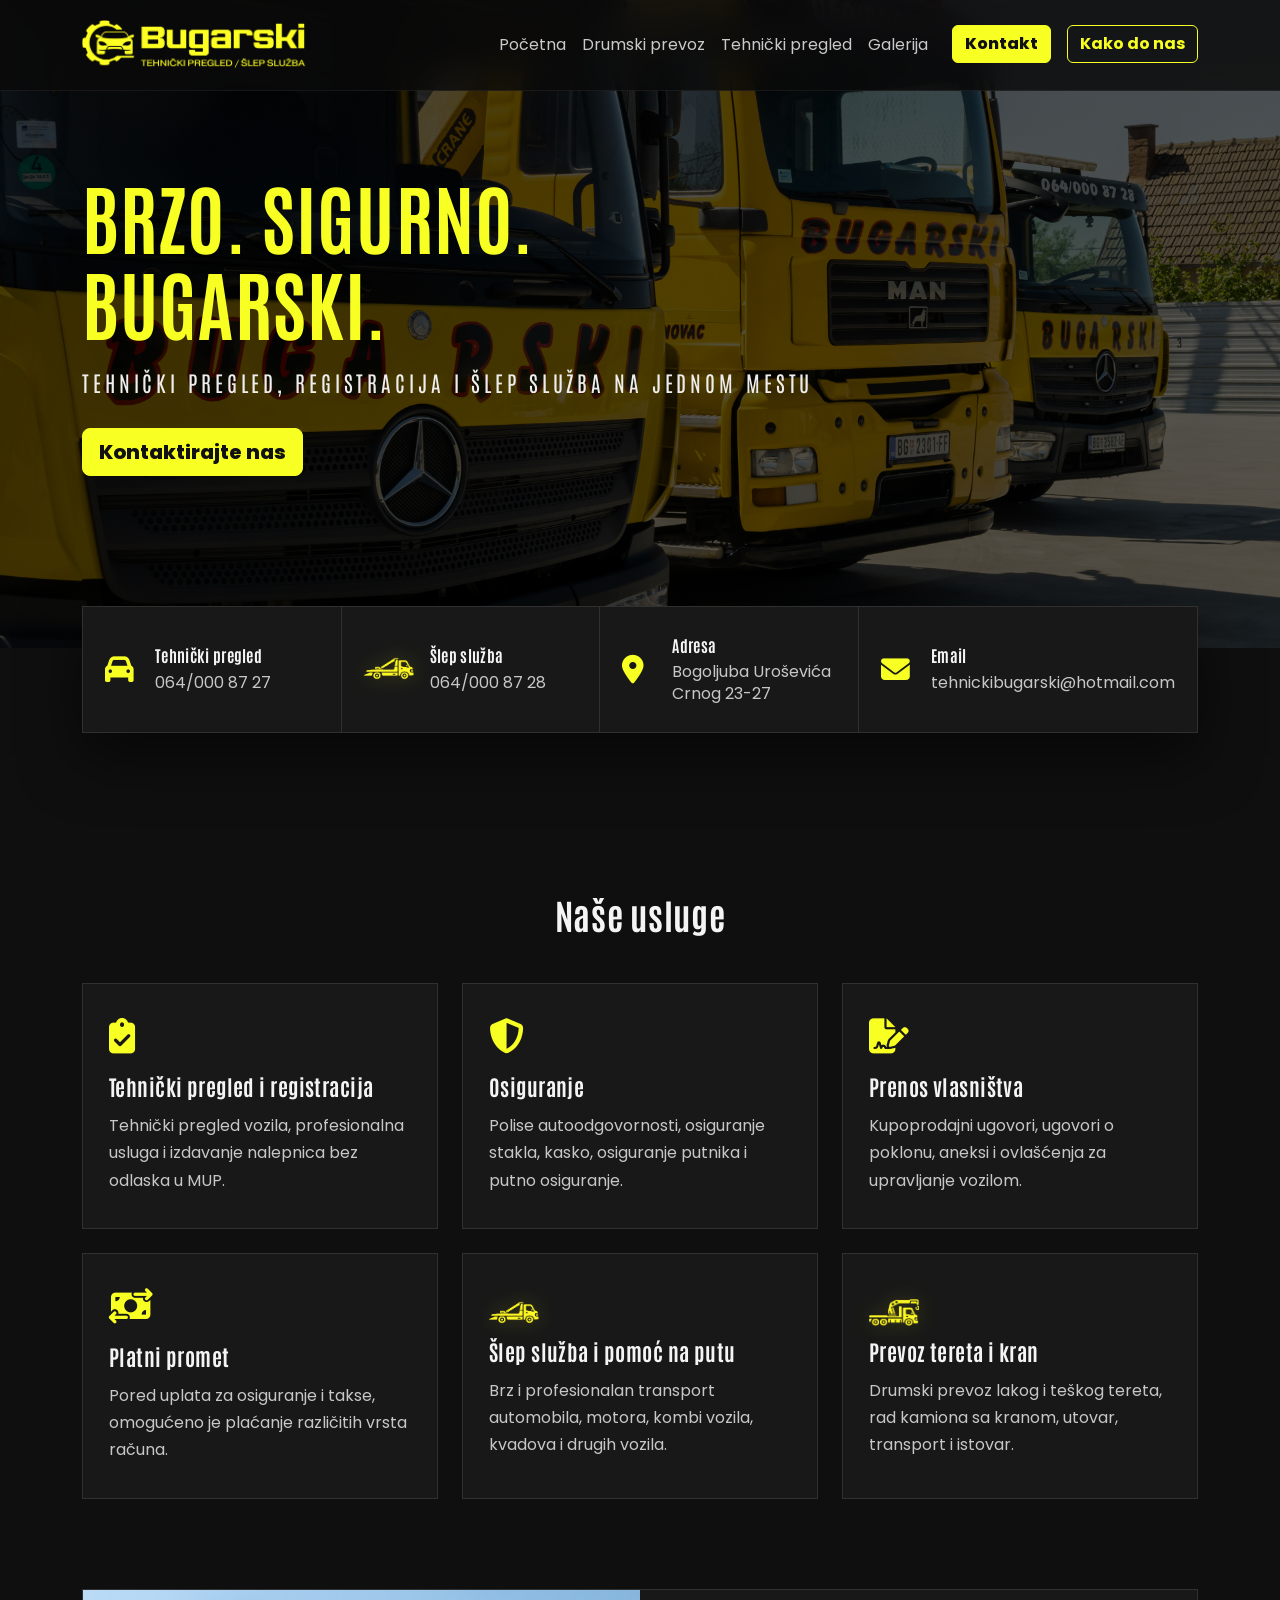
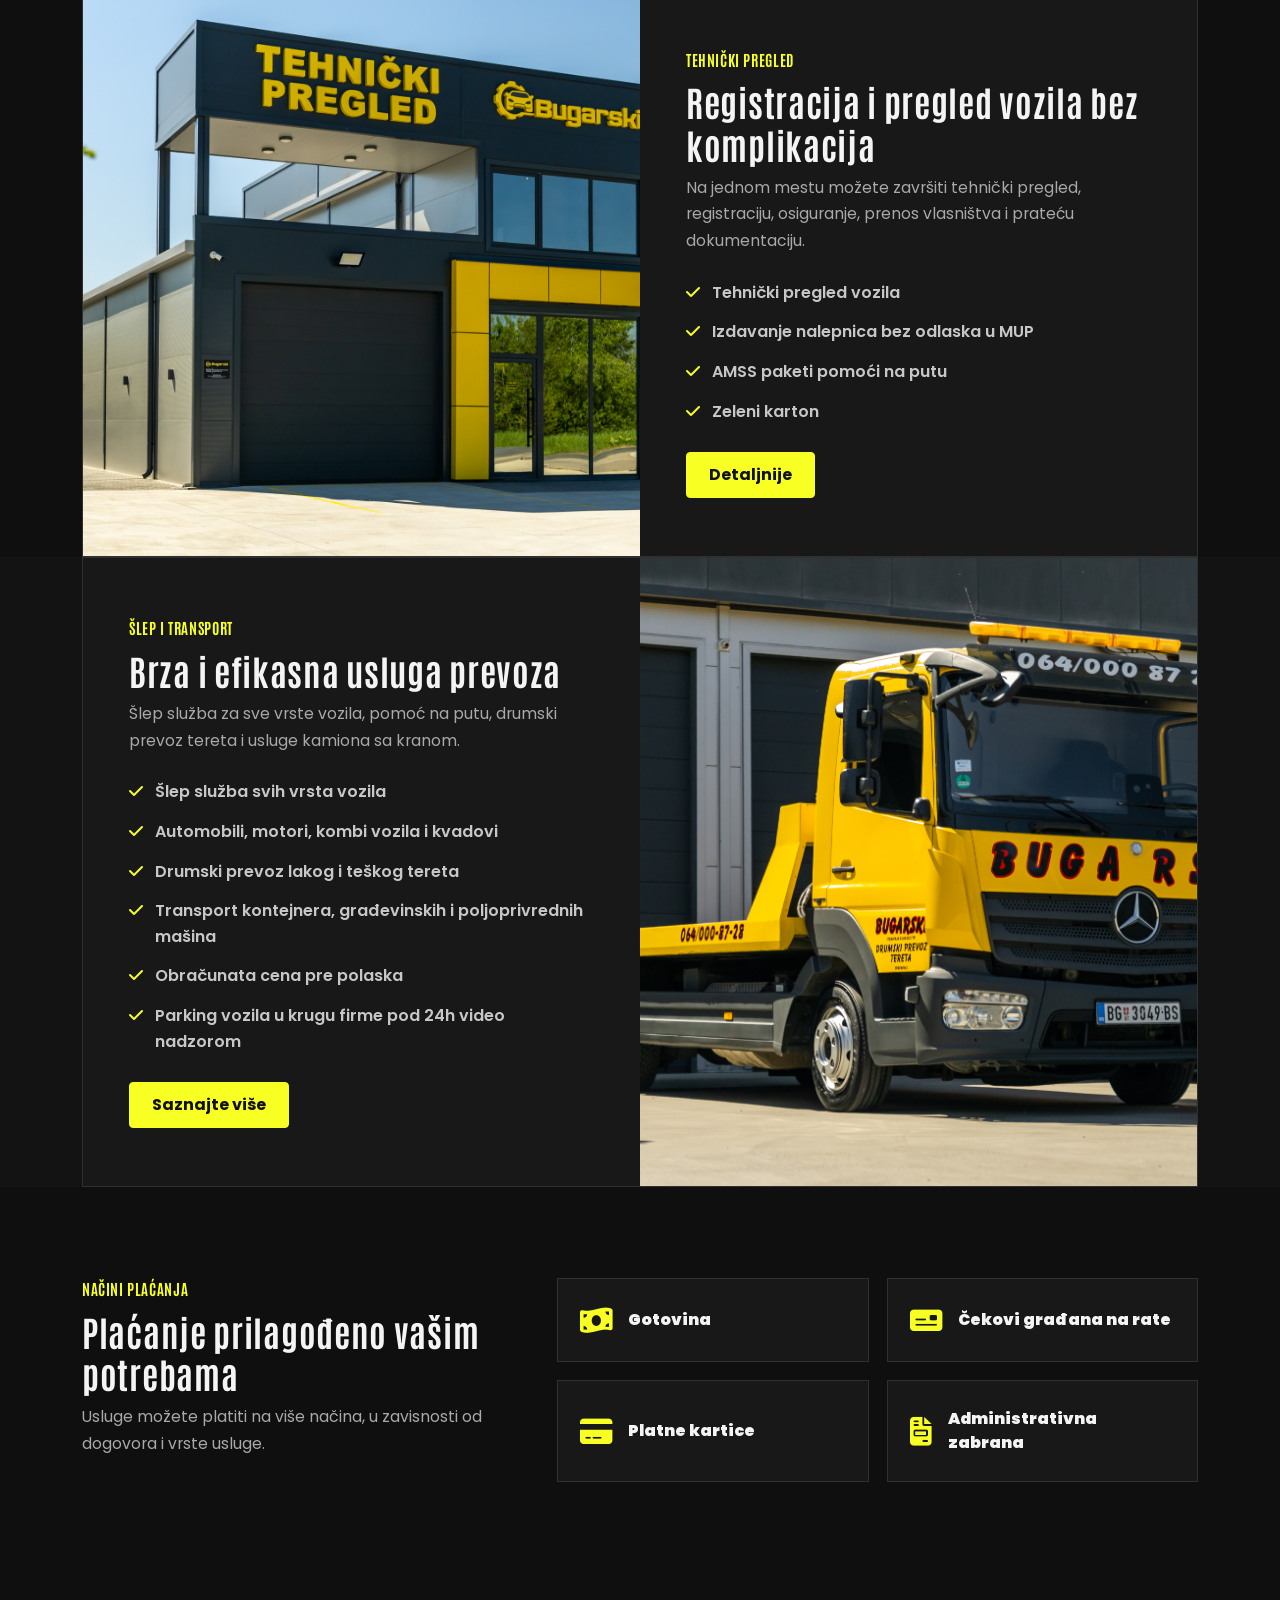
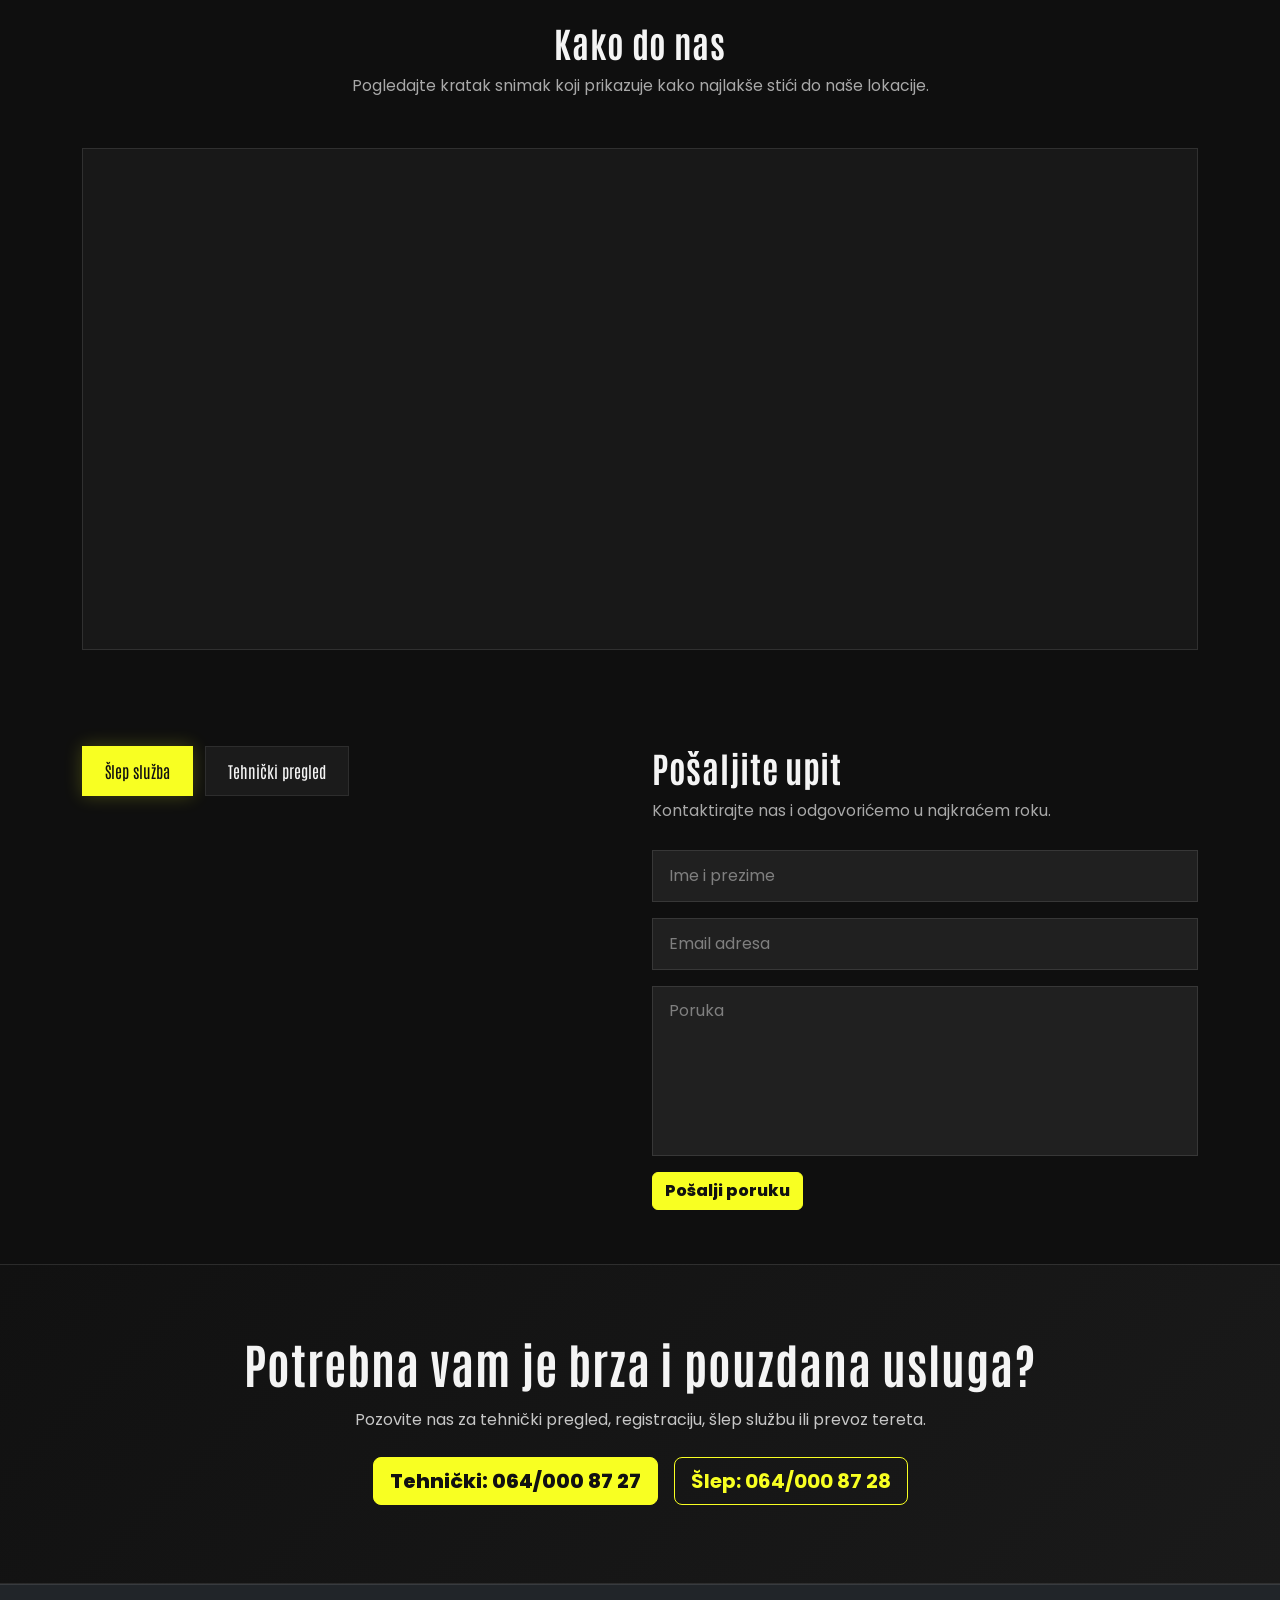
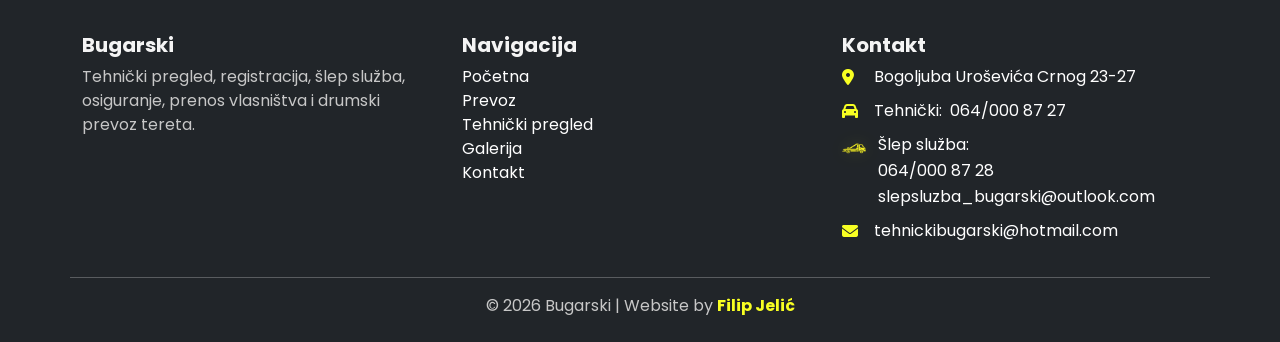
==== commit 72191be5: "adding email and sorting footer rows" ====
--- a/index.html
+++ b/index.html
@@ -67,7 +67,7 @@
           <i class="fa-solid fa-location-dot"></i>
           <div>
             <span>Adresa</span>
-            <p>Bogoljuba Uroševića 23-27</p>
+            <p>Bogoljuba Uroševića Crnog 23-27</p>
           </div>
         </div>
 
--- a/assets/css/style.css
+++ b/assets/css/style.css
@@ -75,10 +75,64 @@
   margin-bottom: 10px;
 }
 
-.footer-contact-row {
+.footer-line {
   display: flex;
   align-items: center;
-  gap: 10px;
+  gap: 12px;
+  margin-bottom: 10px;
+}
+
+.footer-line-top {
+  align-items: flex-start;
+}
+
+.icon-footer,
+.footer-custom-icon {
+  width: 20px;
+  min-width: 20px;
+  display: flex;
+  justify-content: center;
+  align-items: center;
+  color: #F8FF22;
+}
+
+.footer-custom-icon {
+  height: 20px;
+  -o-object-fit: contain;
+     object-fit: contain;
+}
+
+.footer-inline {
+  display: flex;
+  align-items: center;
+  gap: 8px;
+  flex-wrap: wrap;
+}
+
+.footer-contact-content {
+  display: flex;
+  flex-direction: column;
+  gap: 2px;
+}
+
+.footer-contact-content a {
+  word-break: break-word;
+}
+
+.footer-contact-row > i,
+.footer-custom-icon {
+  width: 20px;
+  min-width: 20px;
+  display: flex;
+  justify-content: center;
+  align-items: center;
+  margin-top: 3px;
+}
+
+.footer-contact-content {
+  display: flex;
+  flex-direction: column;
+  gap: 2px;
 }
 
 .footer-custom-icon {
